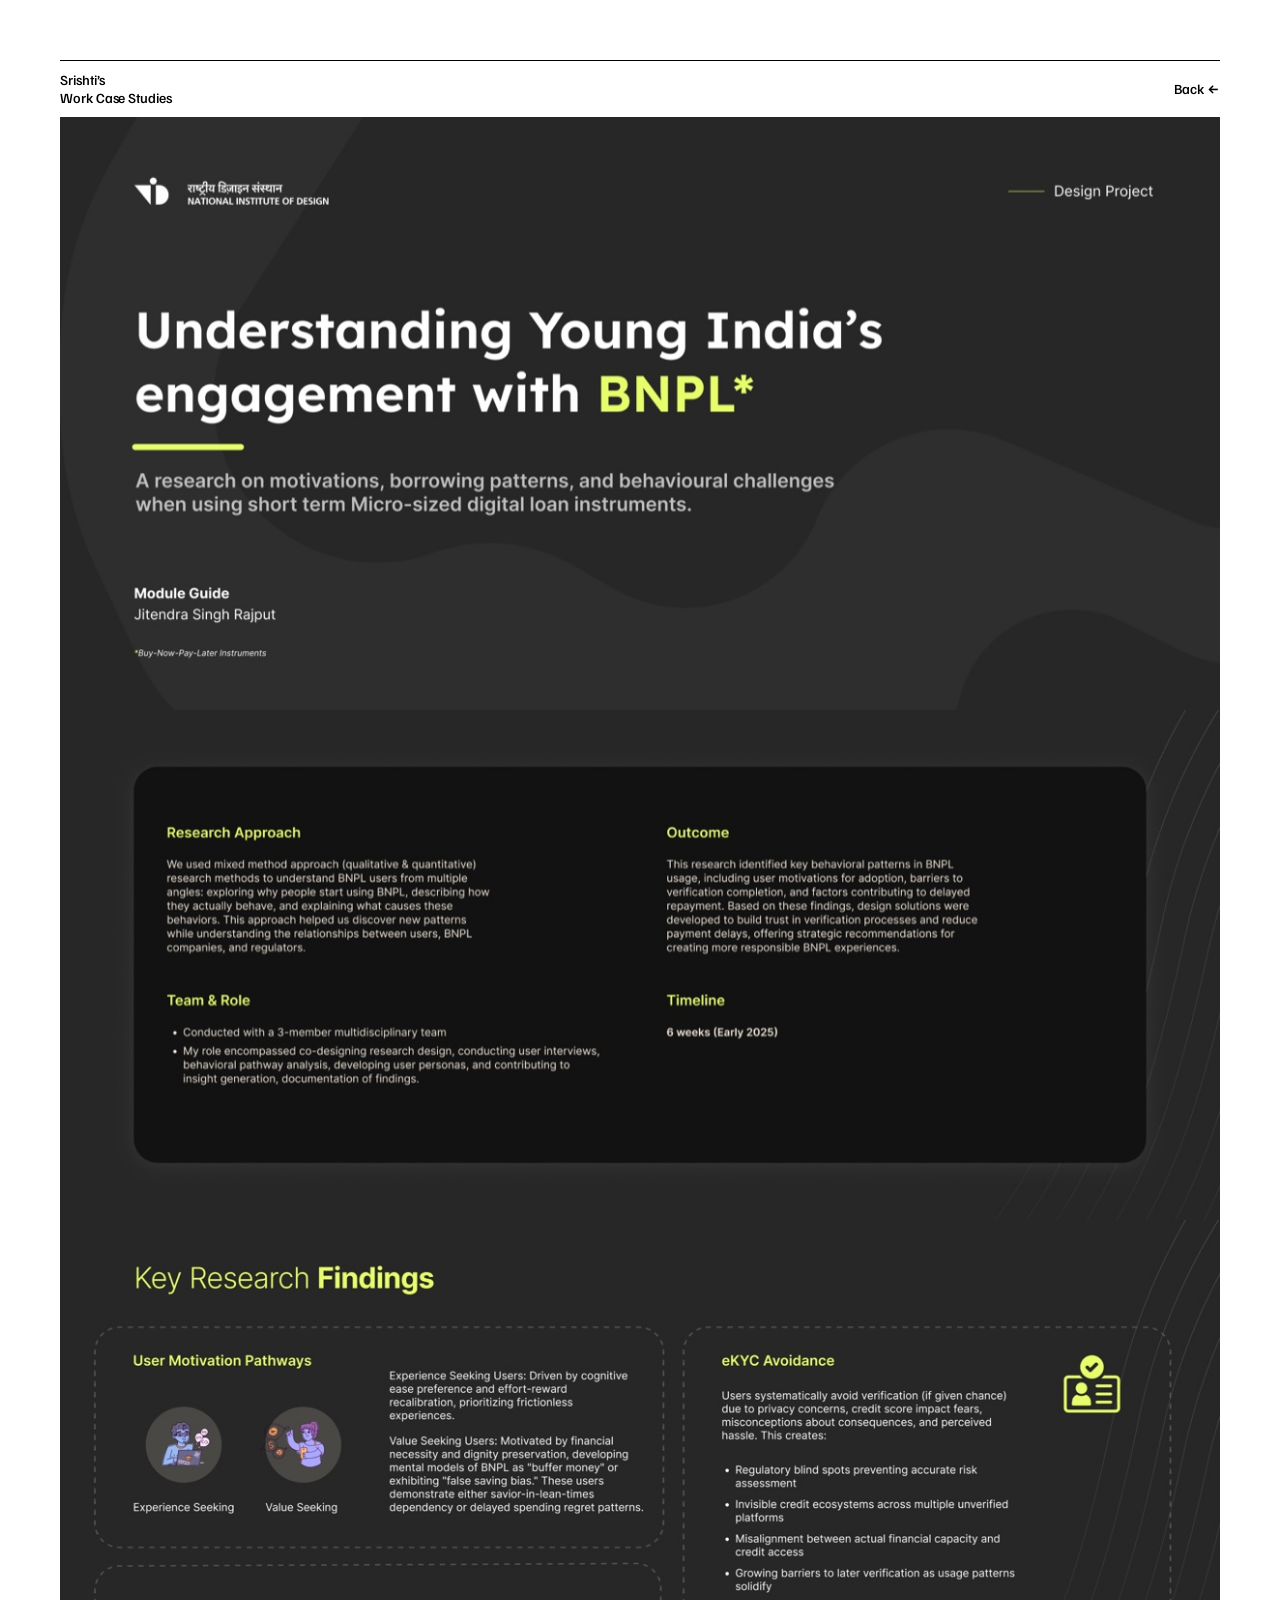
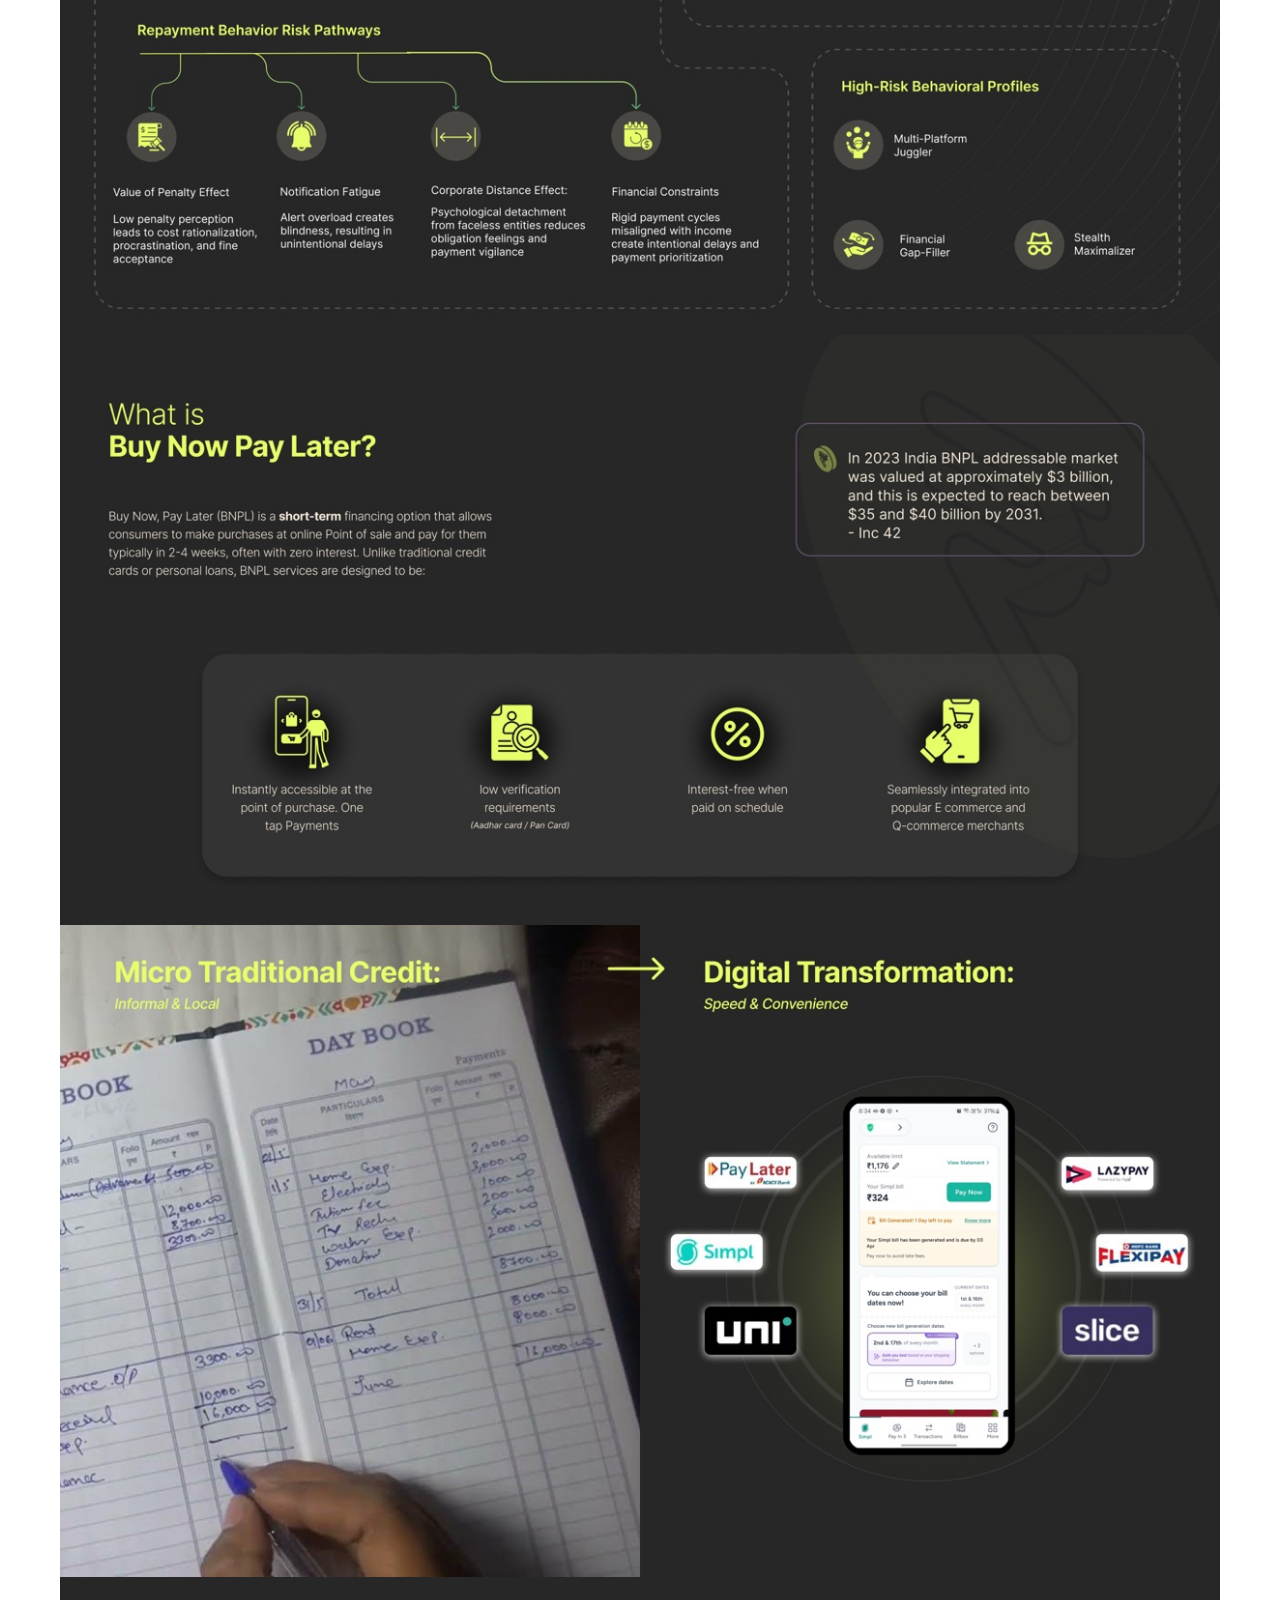
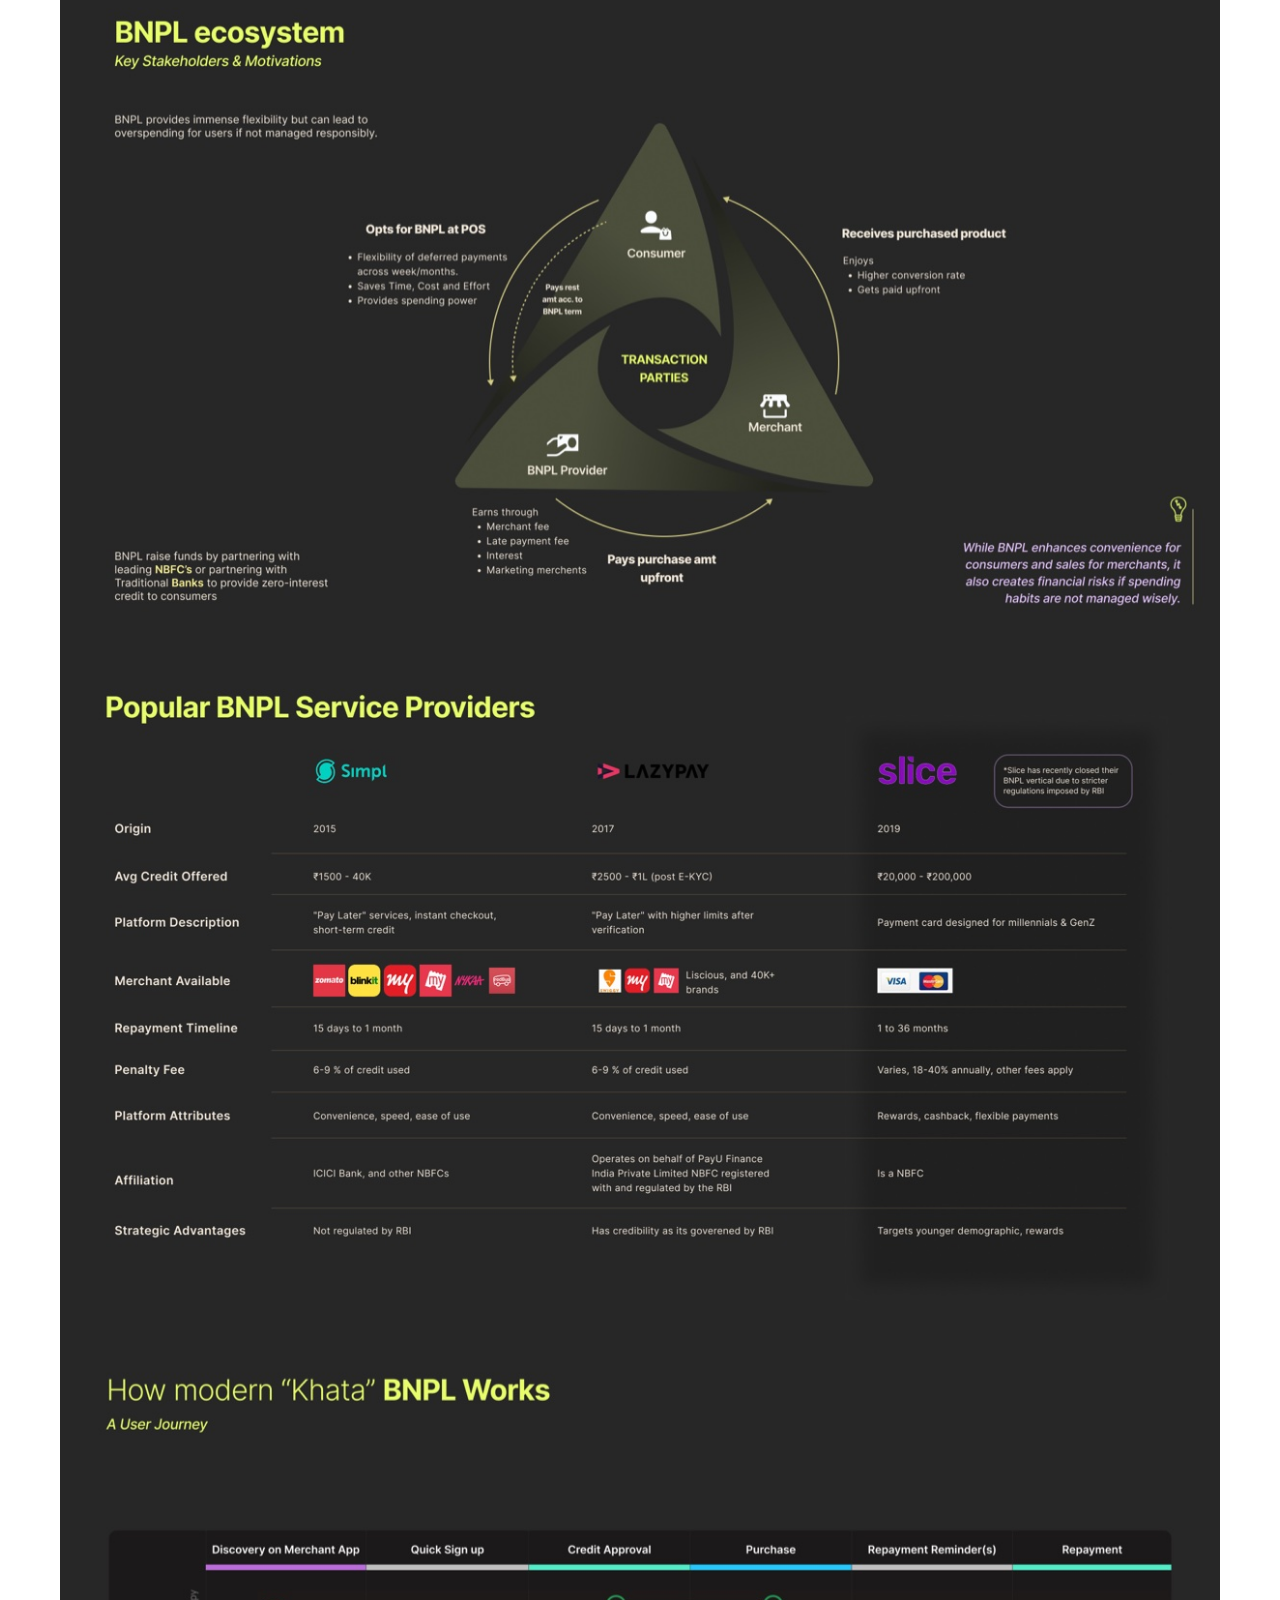
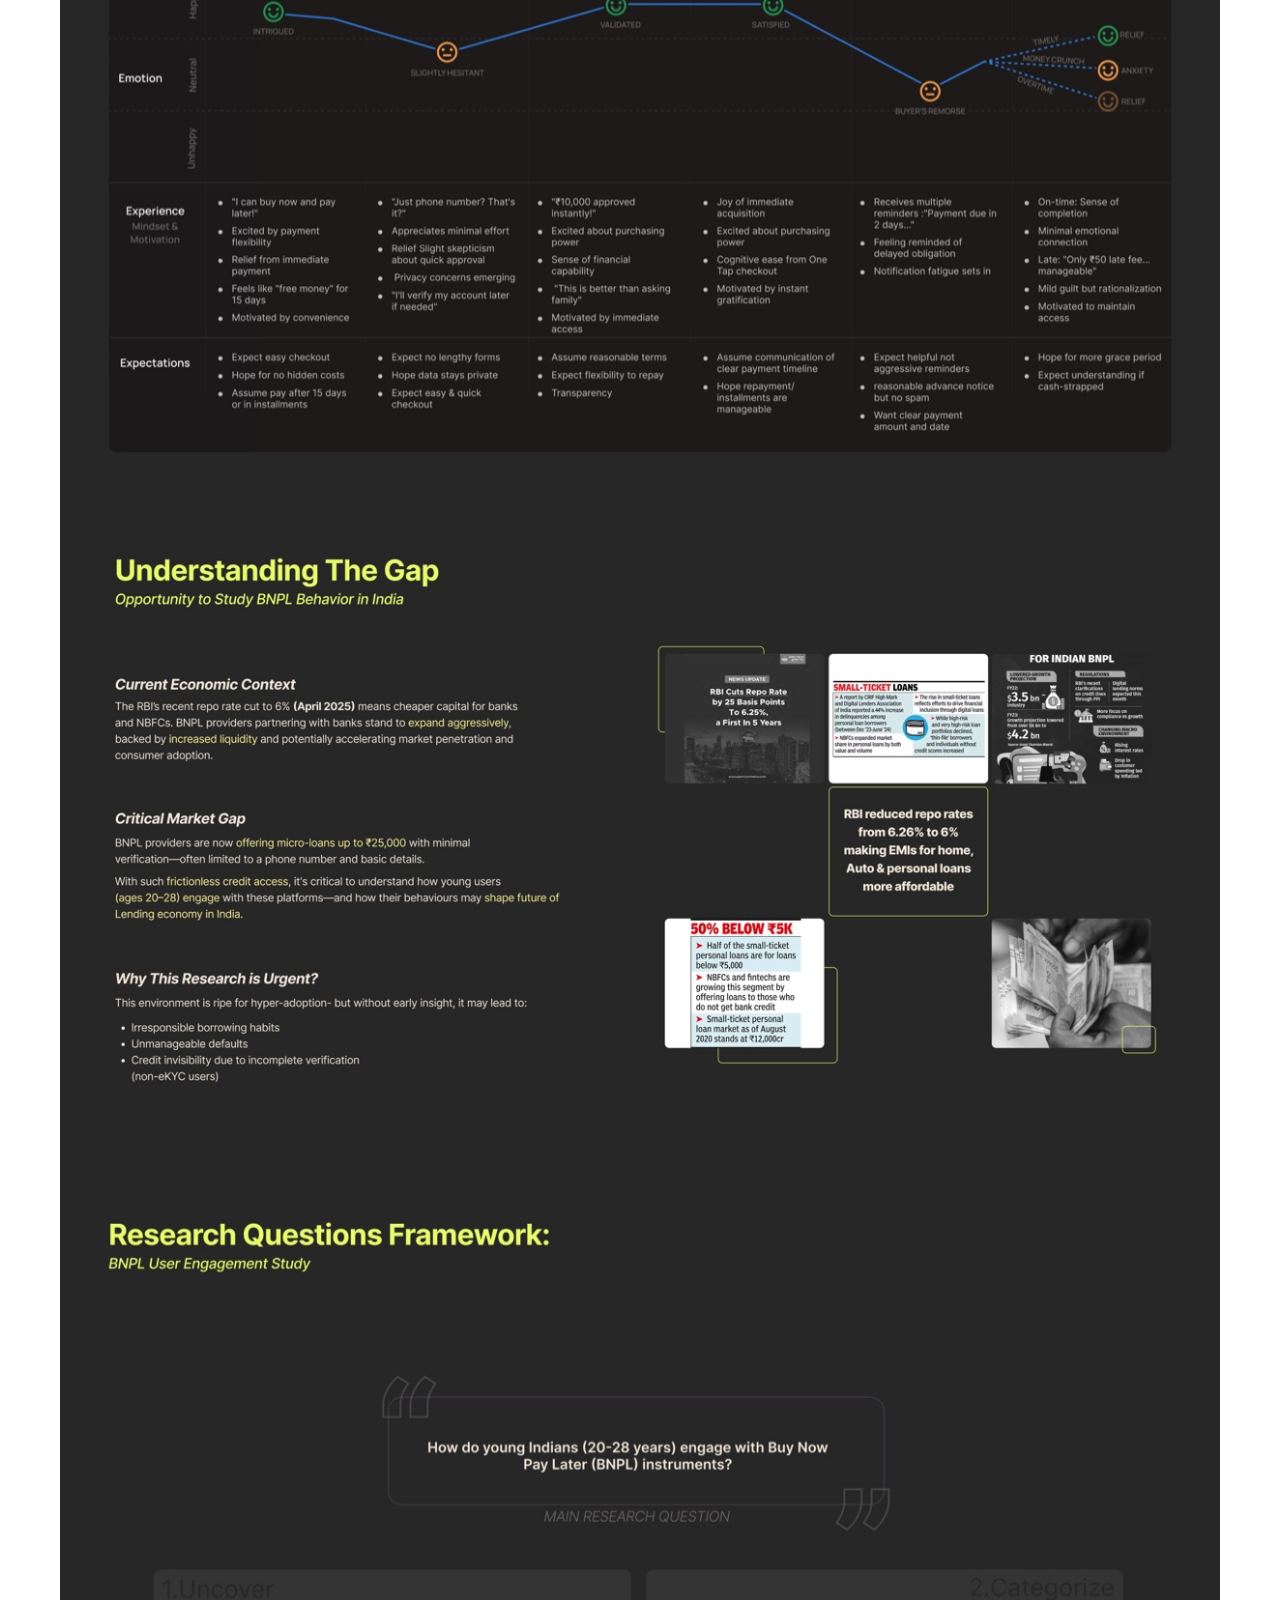
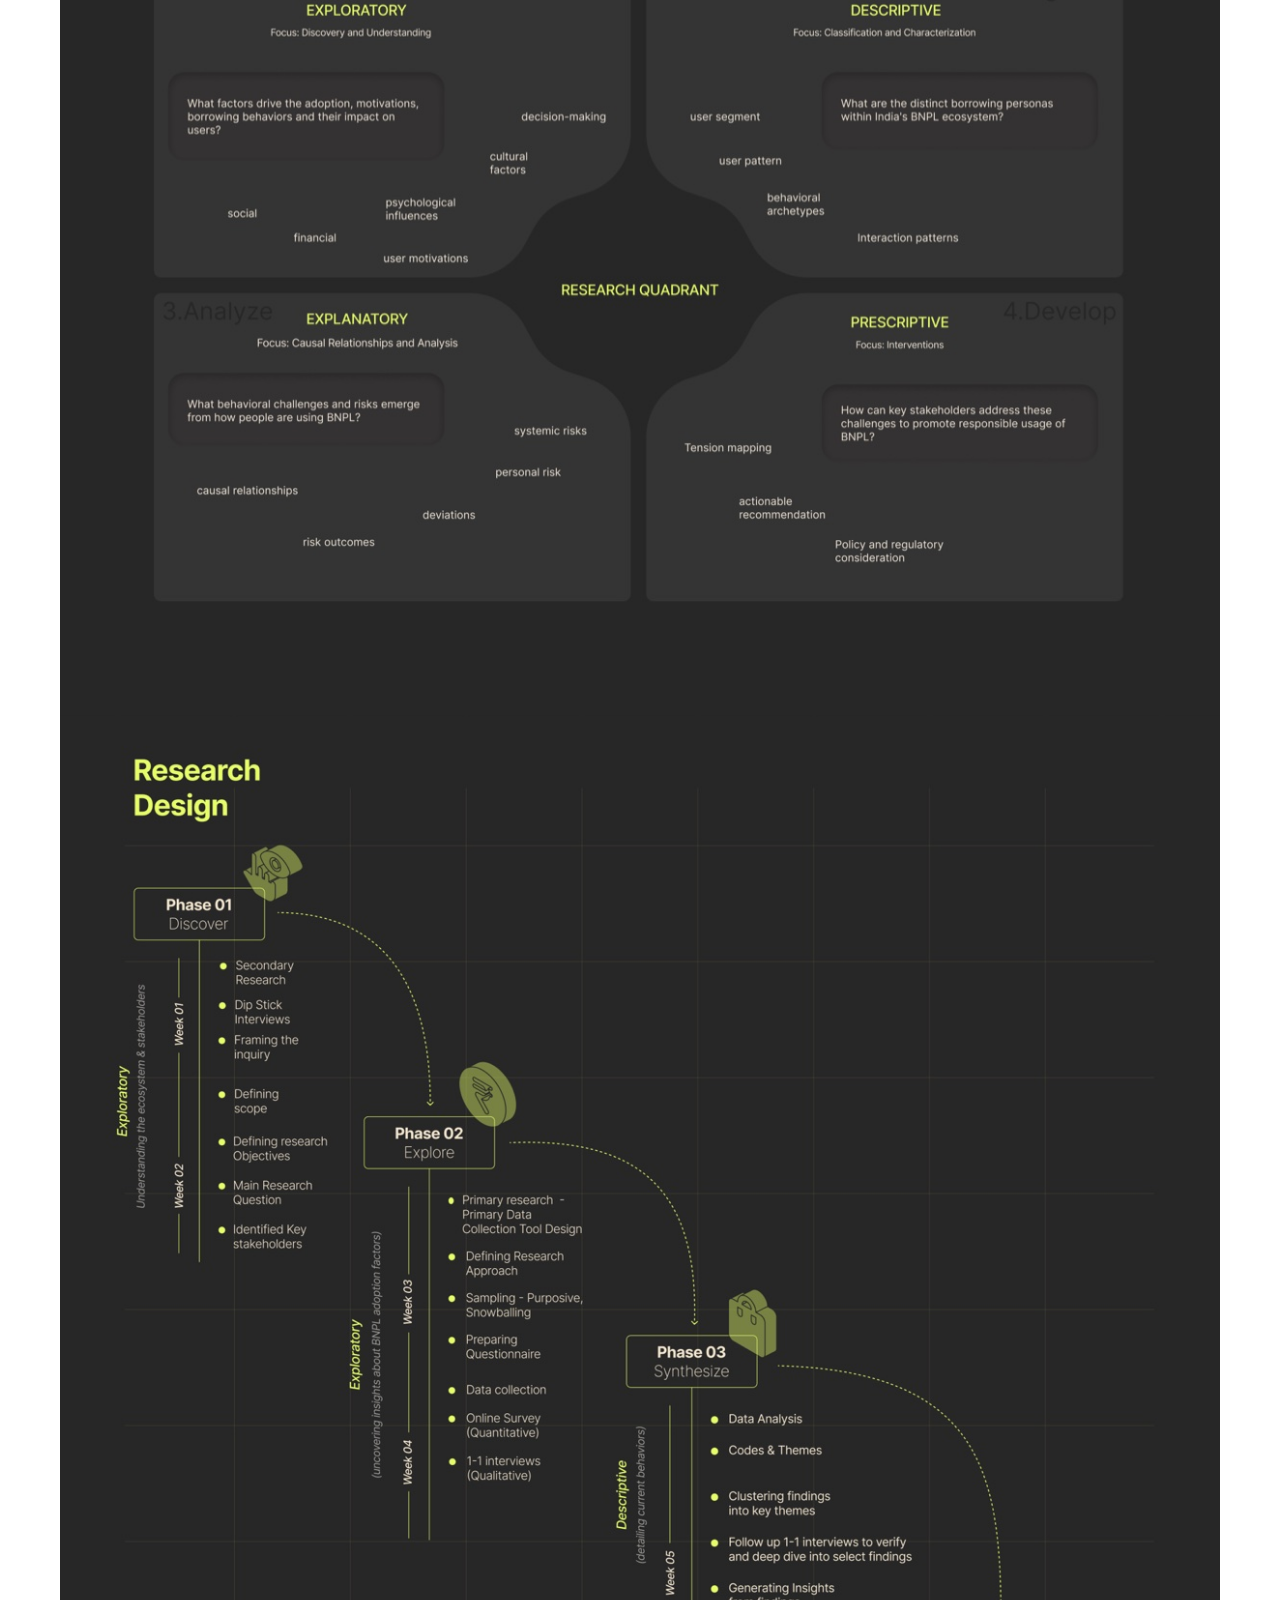
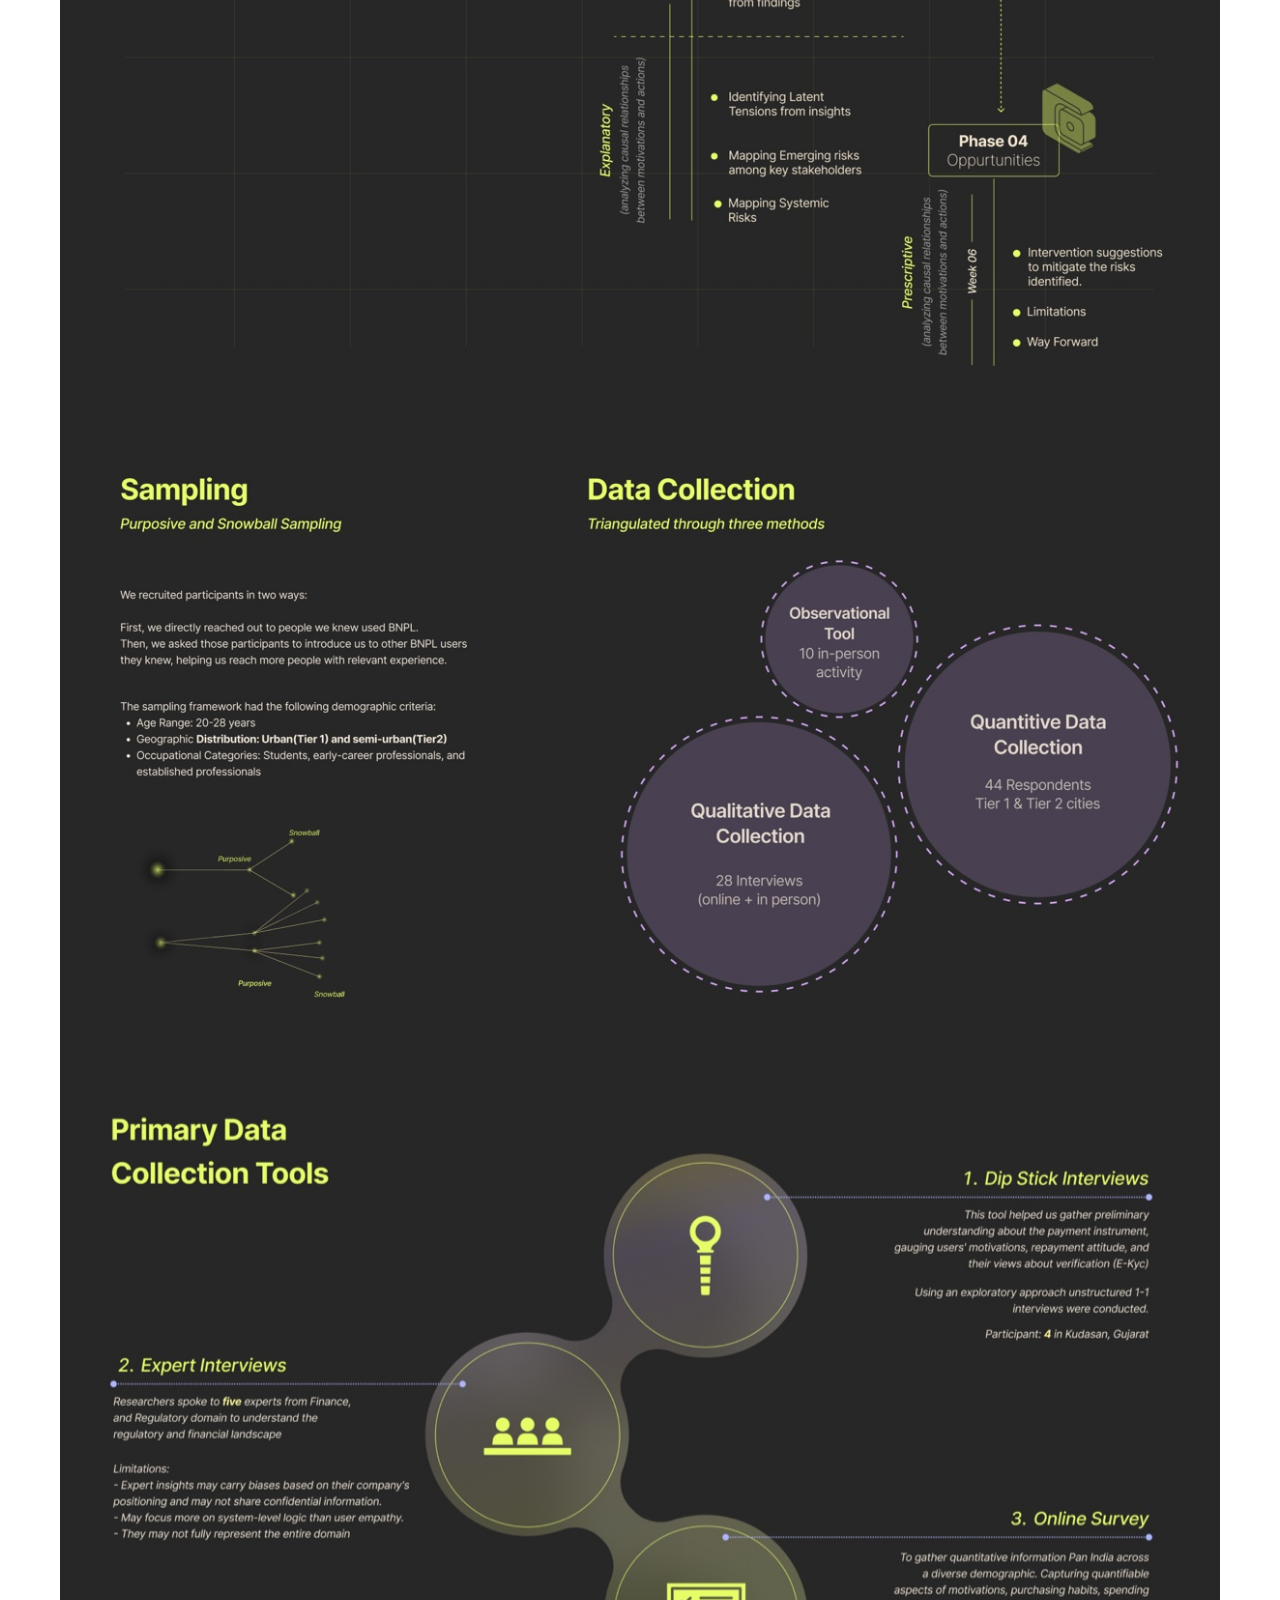
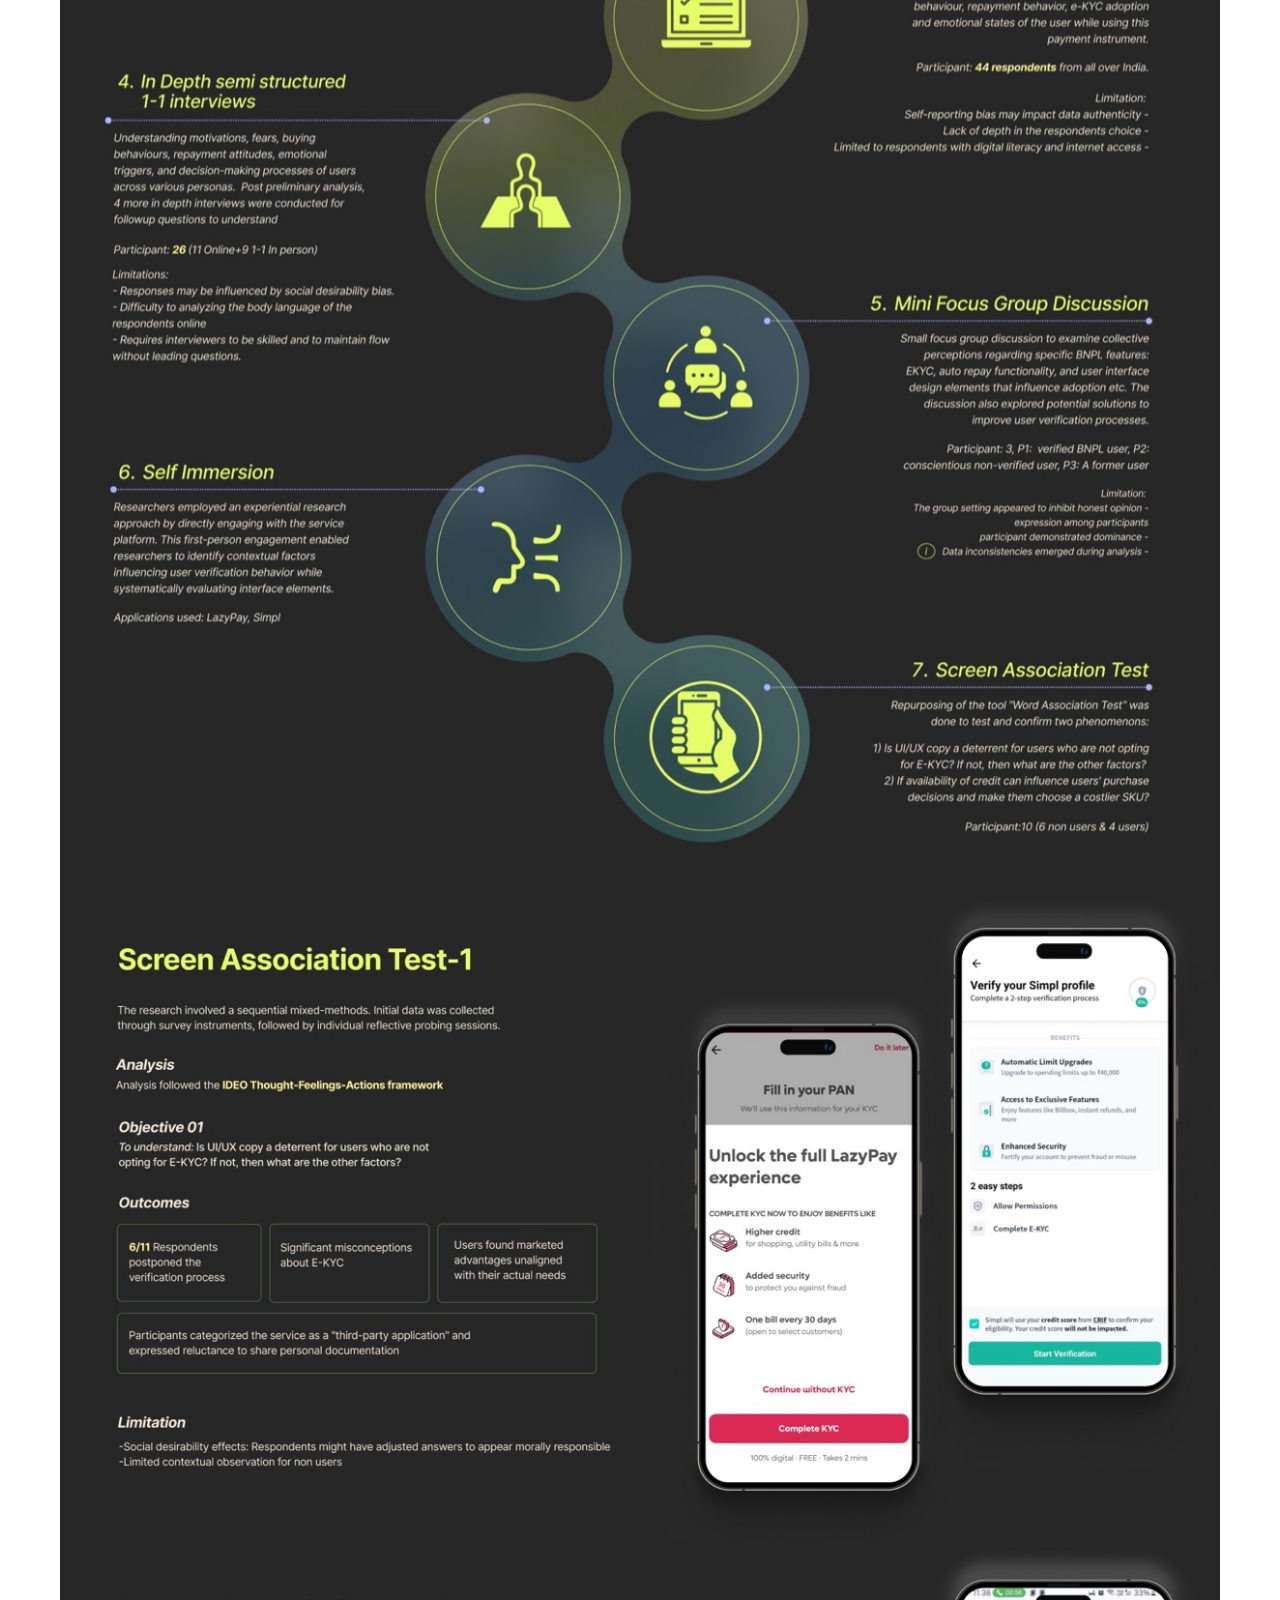
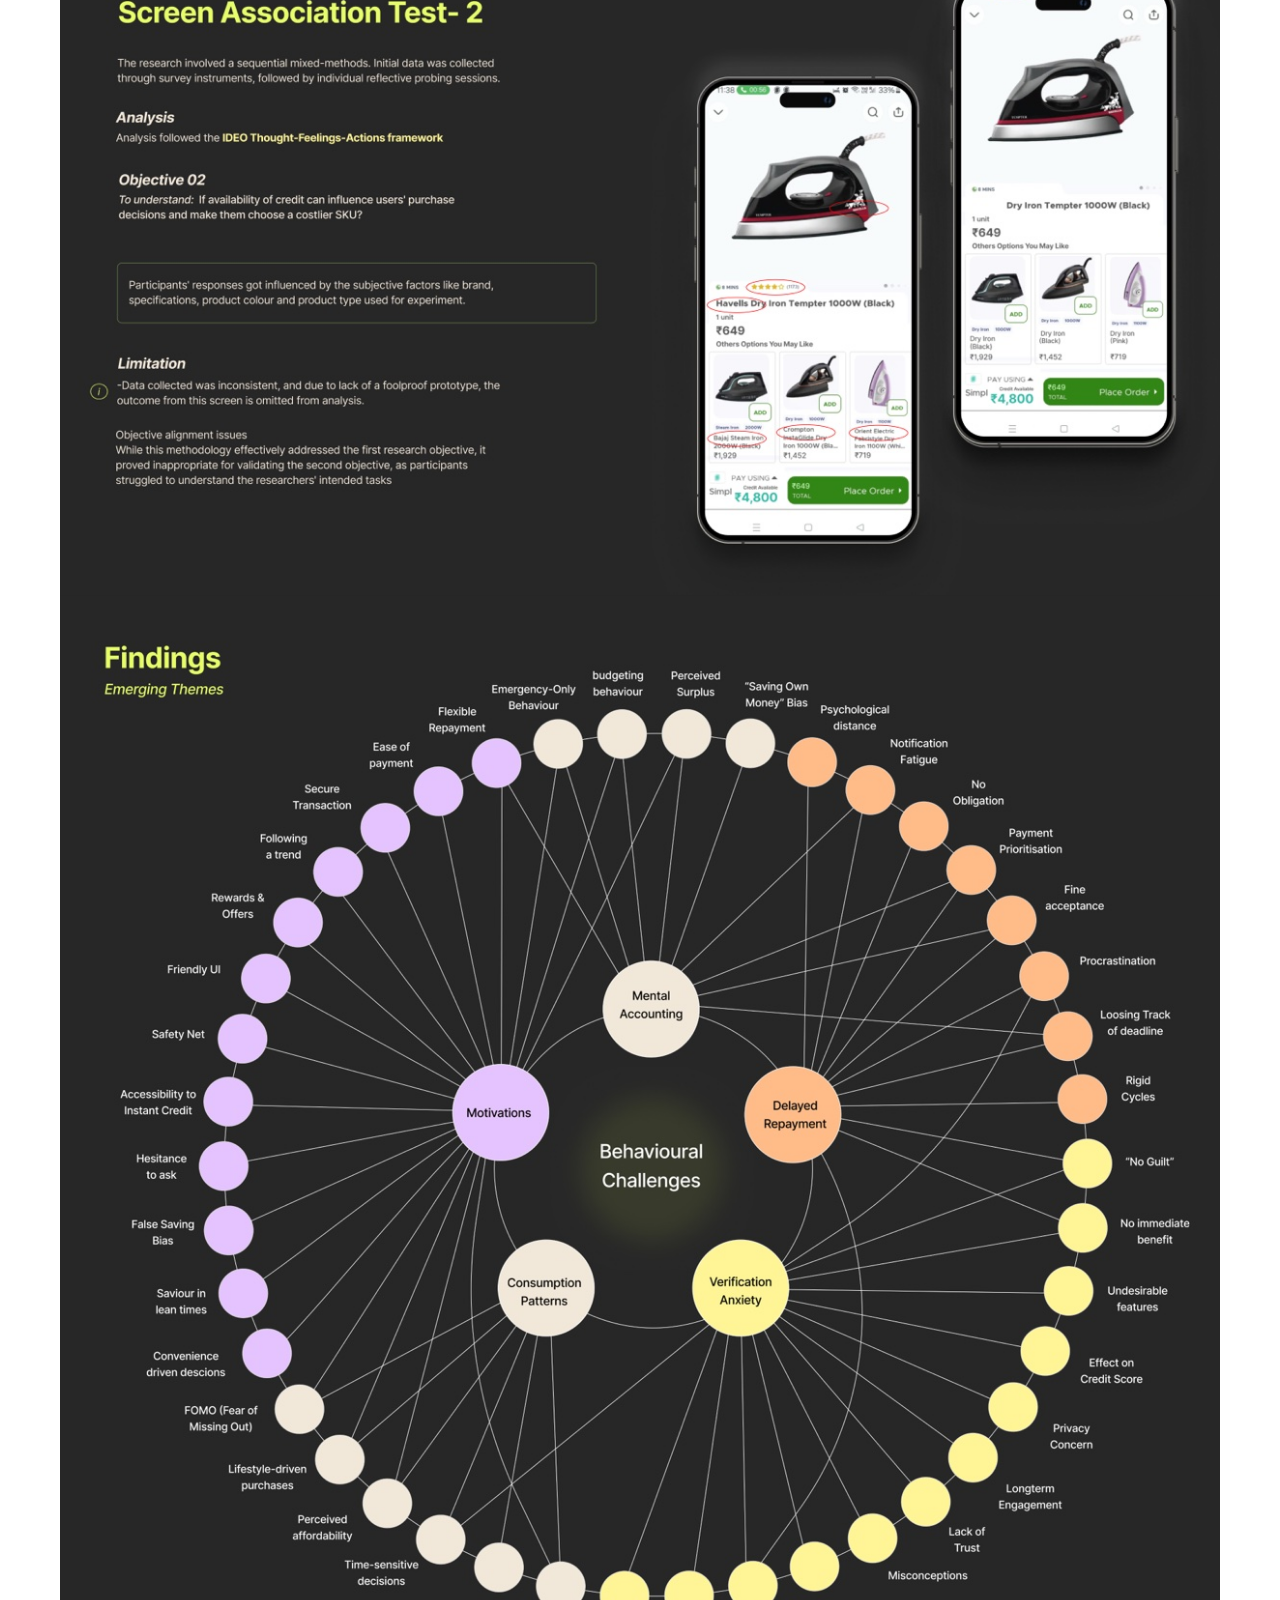
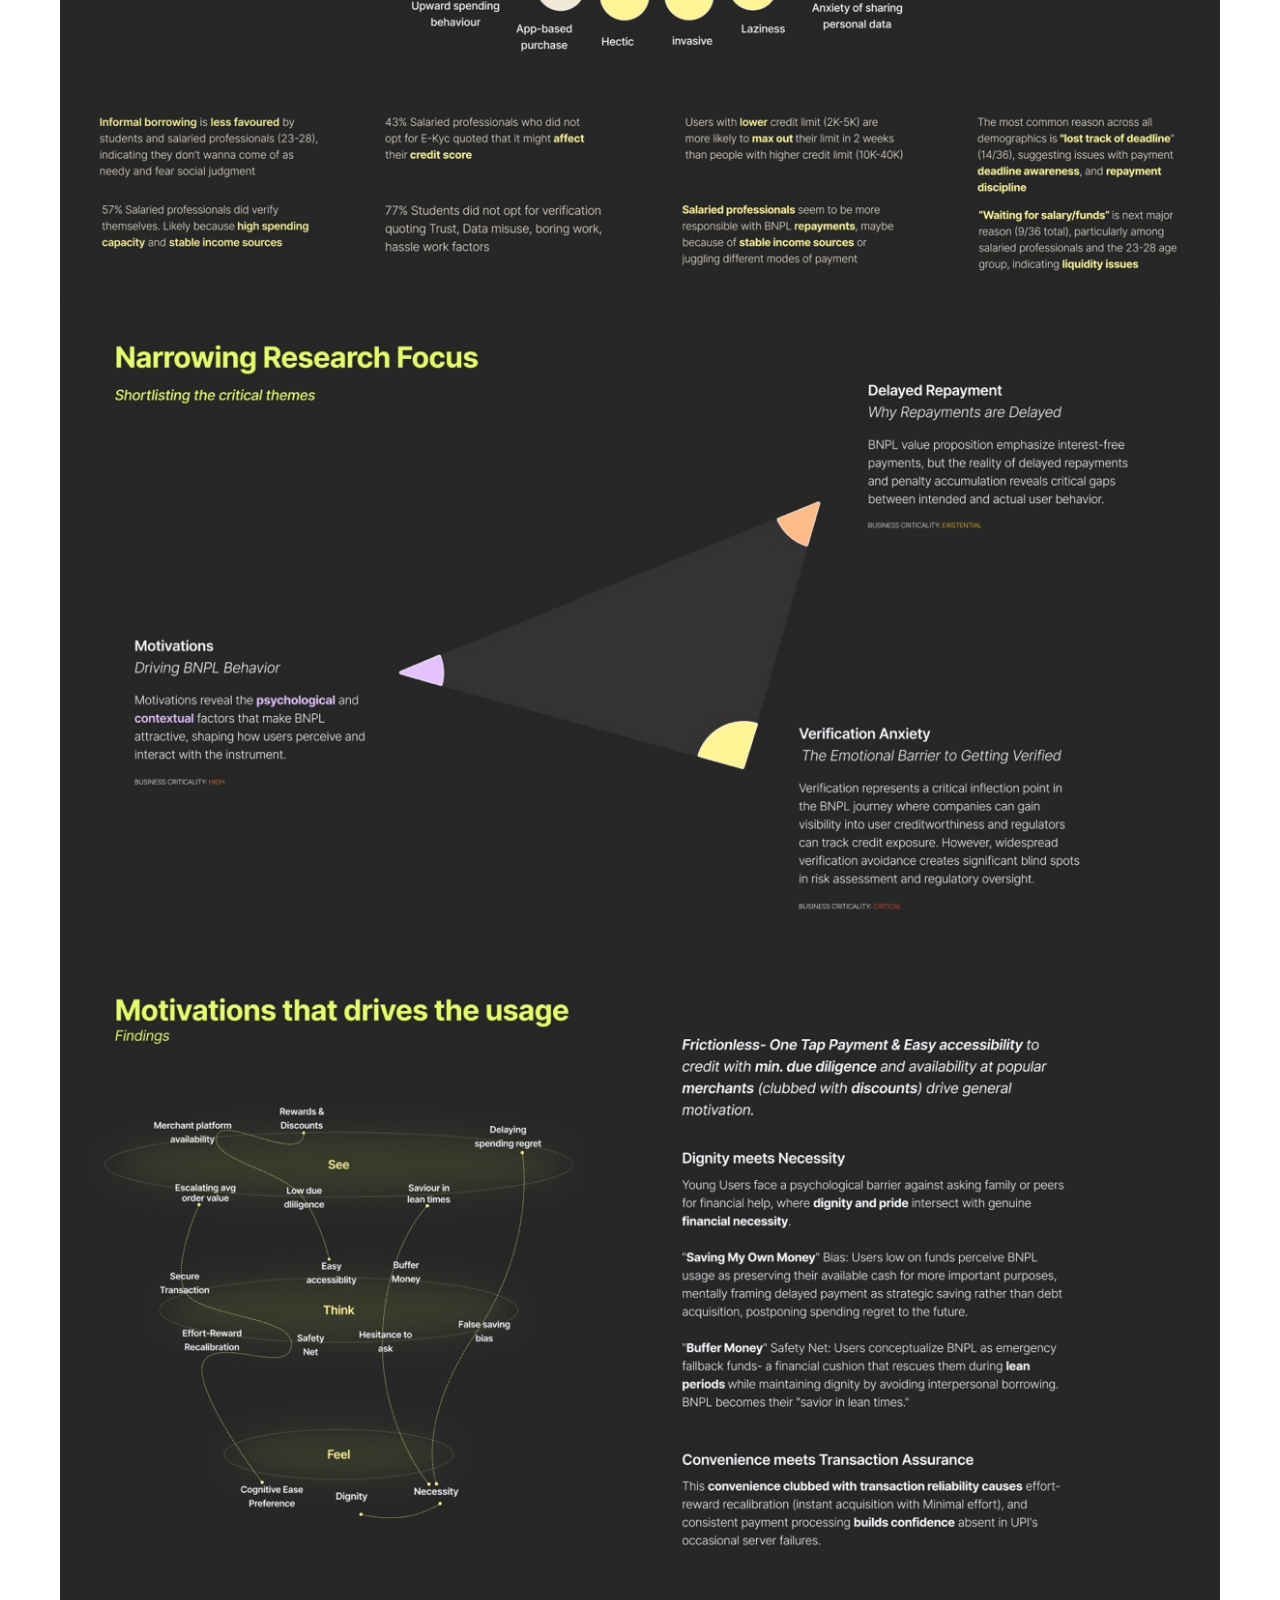
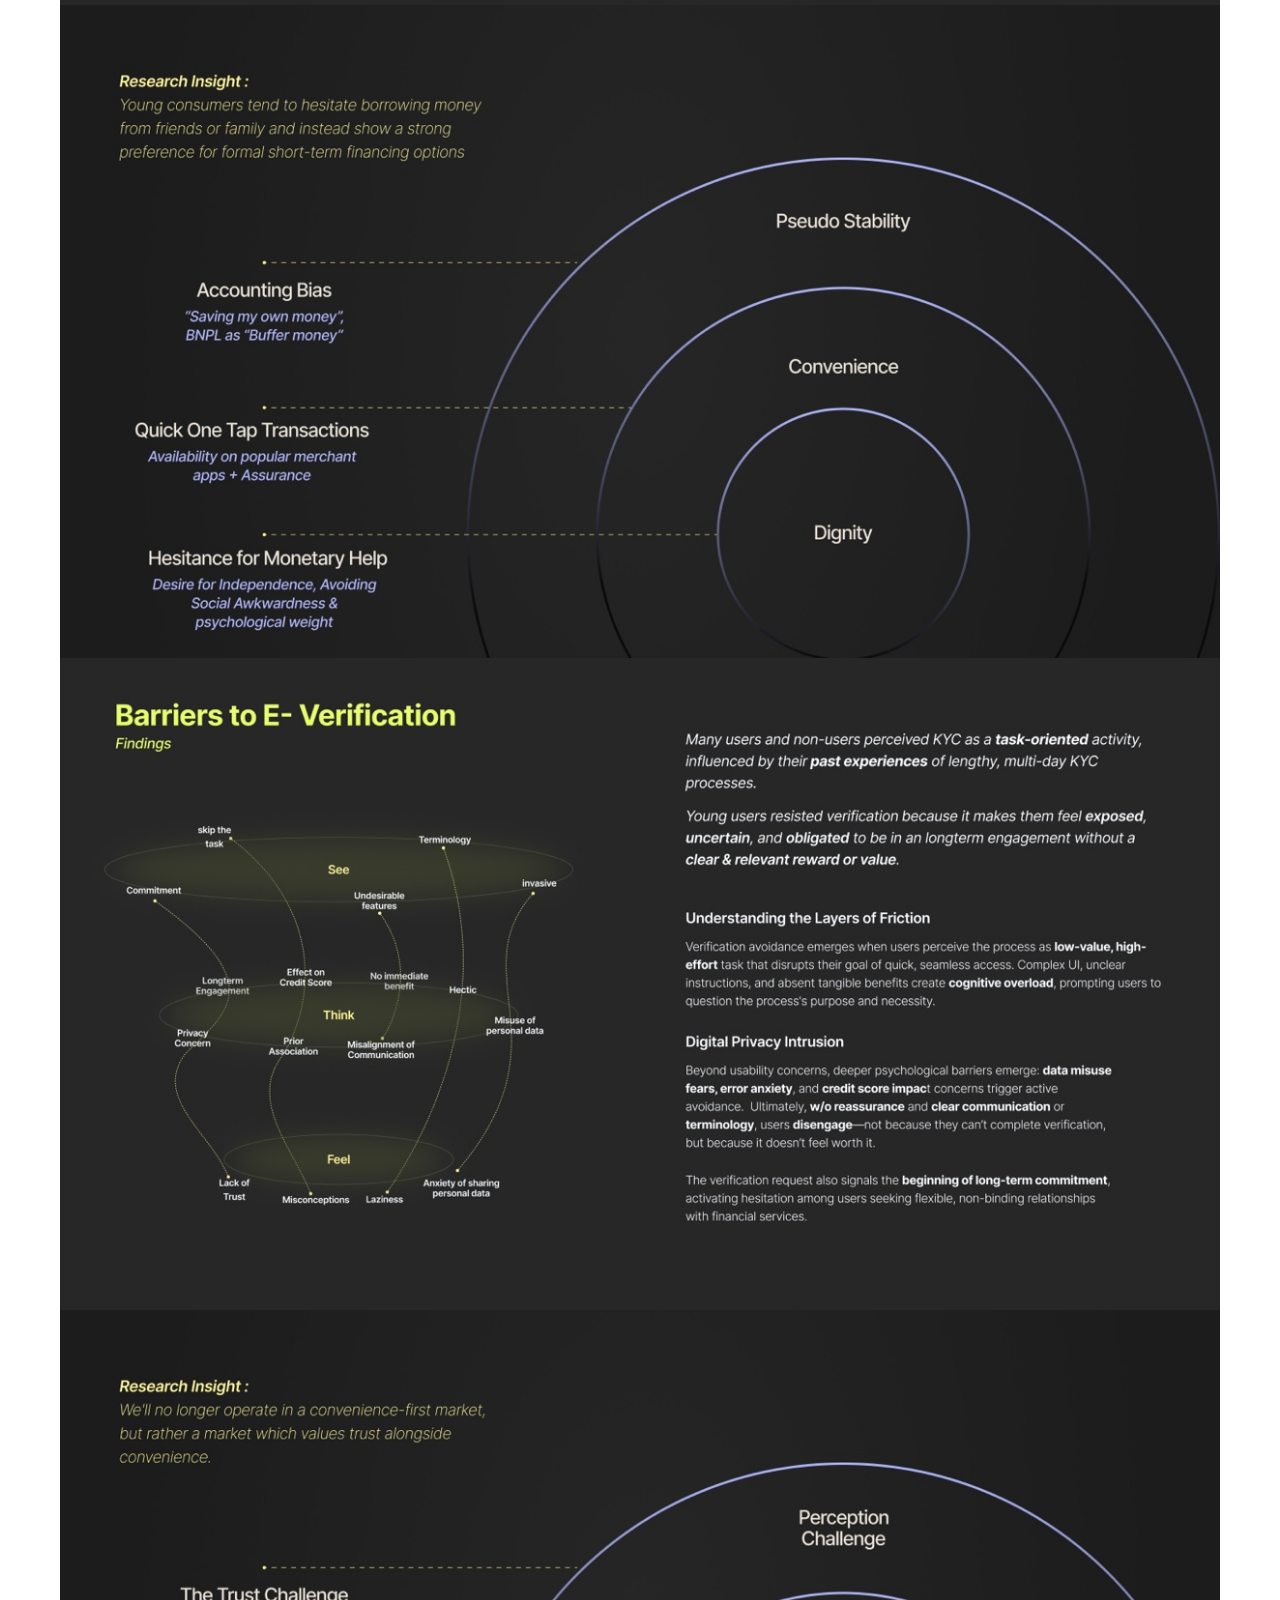
==== bnpl-behaviour.html @ b17ead83 "Publish portfolio site Home page plus three case studies (Last Mile Inside, BNPL Behaviour, Inbetwee" ====
<!doctype html>
<html lang="en">
<head>
  <meta charset="utf-8">
  <meta name="viewport" content="width=device-width, initial-scale=1">
  <title>BNPL Behaviour · Srishti</title>
  <meta name="description" content="Case study: how young adults in India use Buy-Now-Pay-Later, and why they avoid verification.">
  <link rel="icon" type="image/png" sizes="32x32" href="assets/icons/favicon-32.png">
  <link rel="icon" type="image/png" sizes="192x192" href="assets/icons/icon-192.png">
  <link rel="apple-touch-icon" href="assets/icons/apple-touch-icon.png">
  <link rel="canonical" href="https://srishtis.work/bnpl-behaviour.html">
  <meta property="og:type" content="article">
  <meta property="og:url" content="https://srishtis.work/bnpl-behaviour.html">
  <meta property="og:site_name" content="Srishti · Case Study Repo">
  <meta property="og:title" content="BNPL Behaviour · Srishti">
  <meta property="og:description" content="Case study: how young adults in India use Buy-Now-Pay-Later, and why they avoid verification.">
  <meta property="og:image" content="https://srishtis.work/assets/case-studies/bnpl/01-1200.jpg">
  <meta property="og:image:width" content="1200">
  <meta property="og:image:height" content="614">
  <meta property="og:image:alt" content="First slide of the BNPL Behaviour case study">
  <meta name="twitter:card" content="summary_large_image">
  <link rel="preconnect" href="https://fonts.googleapis.com">
  <link rel="preconnect" href="https://fonts.gstatic.com" crossorigin>
  <link rel="stylesheet" href="https://fonts.googleapis.com/css2?family=Familjen+Grotesk:wght@400;500;600;700&display=swap">
  <link rel="stylesheet" href="styles.css">
</head>
<body>
  <div class="page">
    <!-- Generated from the "BNPL Behaviour" frame in Figma. -->
    <header class="cs-header">
      <a class="cs-header__home" href="index.html">Srishti’s <br>Work Case Studies</a>
      <a class="cs-header__back" href="index.html" data-back>Back ←</a>
    </header>

    <main class="cs-slides">
      <h1 class="visually-hidden">BNPL Behaviour: Understanding Young India’s Engagement with Buy-Now-Pay-Later</h1>
      <img src="assets/case-studies/bnpl/01-1200.jpg" srcset="assets/case-studies/bnpl/01-1200.jpg 1200w, assets/case-studies/bnpl/01-2400.jpg 2400w, assets/case-studies/bnpl/01-3200.jpg 3200w, assets/case-studies/bnpl/01.jpg 3840w" sizes="(max-width: 640px) calc(100vw - 40px), calc(100vw - 120px)" width="3840" height="1964" alt="BNPL Behaviour case study, slide 1 of 31" fetchpriority="high" decoding="async">
      <img src="assets/case-studies/bnpl/02-1200.jpg" srcset="assets/case-studies/bnpl/02-1200.jpg 1200w, assets/case-studies/bnpl/02-2400.jpg 2400w, assets/case-studies/bnpl/02.jpg 2880w" sizes="(max-width: 640px) calc(100vw - 40px), calc(100vw - 120px)" width="2880" height="1269" alt="BNPL Behaviour case study, slide 2 of 31" loading="eager" decoding="async">
      <img src="assets/case-studies/bnpl/03-1200.jpg" srcset="assets/case-studies/bnpl/03-1200.jpg 1200w, assets/case-studies/bnpl/03-2400.jpg 2400w, assets/case-studies/bnpl/03-3200.jpg 3200w, assets/case-studies/bnpl/03.jpg 3840w" sizes="(max-width: 640px) calc(100vw - 40px), calc(100vw - 120px)" width="3840" height="2368" alt="BNPL Behaviour case study, slide 3 of 31" loading="lazy" decoding="async">
      <img src="assets/case-studies/bnpl/04-1200.jpg" srcset="assets/case-studies/bnpl/04-1200.jpg 1200w, assets/case-studies/bnpl/04-2400.jpg 2400w, assets/case-studies/bnpl/04-3200.jpg 3200w, assets/case-studies/bnpl/04.jpg 3840w" sizes="(max-width: 640px) calc(100vw - 40px), calc(100vw - 120px)" width="3840" height="1952" alt="BNPL Behaviour case study, slide 4 of 31" loading="lazy" decoding="async">
      <img src="assets/case-studies/bnpl/05-1200.jpg" srcset="assets/case-studies/bnpl/05-1200.jpg 1200w, assets/case-studies/bnpl/05-2400.jpg 2400w, assets/case-studies/bnpl/05-3200.jpg 3200w, assets/case-studies/bnpl/05.jpg 3840w" sizes="(max-width: 640px) calc(100vw - 40px), calc(100vw - 120px)" width="3840" height="2160" alt="BNPL Behaviour case study, slide 5 of 31" loading="lazy" decoding="async">
      <img src="assets/case-studies/bnpl/06-1200.jpg" srcset="assets/case-studies/bnpl/06-1200.jpg 1200w, assets/case-studies/bnpl/06-2400.jpg 2400w, assets/case-studies/bnpl/06-3200.jpg 3200w, assets/case-studies/bnpl/06.jpg 3840w" sizes="(max-width: 640px) calc(100vw - 40px), calc(100vw - 120px)" width="3840" height="2254" alt="BNPL Behaviour case study, slide 6 of 31" loading="lazy" decoding="async">
      <img src="assets/case-studies/bnpl/07-1200.jpg" srcset="assets/case-studies/bnpl/07-1200.jpg 1200w, assets/case-studies/bnpl/07-2400.jpg 2400w, assets/case-studies/bnpl/07-3200.jpg 3200w, assets/case-studies/bnpl/07.jpg 3840w" sizes="(max-width: 640px) calc(100vw - 40px), calc(100vw - 120px)" width="3840" height="2160" alt="BNPL Behaviour case study, slide 7 of 31" loading="lazy" decoding="async">
      <img src="assets/case-studies/bnpl/08-1200.jpg" srcset="assets/case-studies/bnpl/08-1200.jpg 1200w, assets/case-studies/bnpl/08-2400.jpg 2400w, assets/case-studies/bnpl/08-3200.jpg 3200w, assets/case-studies/bnpl/08.jpg 3840w" sizes="(max-width: 640px) calc(100vw - 40px), calc(100vw - 120px)" width="3840" height="2658" alt="BNPL Behaviour case study, slide 8 of 31" loading="lazy" decoding="async">
      <img src="assets/case-studies/bnpl/09-1200.jpg" srcset="assets/case-studies/bnpl/09-1200.jpg 1200w, assets/case-studies/bnpl/09-2400.jpg 2400w, assets/case-studies/bnpl/09-3200.jpg 3200w, assets/case-studies/bnpl/09.jpg 3840w" sizes="(max-width: 640px) calc(100vw - 40px), calc(100vw - 120px)" width="3840" height="2160" alt="BNPL Behaviour case study, slide 9 of 31" loading="lazy" decoding="async">
      <img src="assets/case-studies/bnpl/10-1200.jpg" srcset="assets/case-studies/bnpl/10-1200.jpg 1200w, assets/case-studies/bnpl/10-2400.jpg 2400w, assets/case-studies/bnpl/10-3200.jpg 3200w, assets/case-studies/bnpl/10.jpg 3840w" sizes="(max-width: 640px) calc(100vw - 40px), calc(100vw - 120px)" width="3840" height="3806" alt="BNPL Behaviour case study, slide 10 of 31" loading="lazy" decoding="async">
      <img src="assets/case-studies/bnpl/11-1200.jpg" srcset="assets/case-studies/bnpl/11-1200.jpg 1200w, assets/case-studies/bnpl/11-2400.jpg 2400w, assets/case-studies/bnpl/11-3200.jpg 3200w, assets/case-studies/bnpl/11.jpg 3641w" sizes="(max-width: 640px) calc(100vw - 40px), calc(100vw - 120px)" width="3641" height="4096" alt="BNPL Behaviour case study, slide 11 of 31" loading="lazy" decoding="async">
      <img src="assets/case-studies/bnpl/12-1200.jpg" srcset="assets/case-studies/bnpl/12-1200.jpg 1200w, assets/case-studies/bnpl/12-2400.jpg 2400w, assets/case-studies/bnpl/12-3200.jpg 3200w, assets/case-studies/bnpl/12.jpg 3840w" sizes="(max-width: 640px) calc(100vw - 40px), calc(100vw - 120px)" width="3840" height="2160" alt="BNPL Behaviour case study, slide 12 of 31" loading="lazy" decoding="async">
      <img src="assets/case-studies/bnpl/13-1200.jpg" srcset="assets/case-studies/bnpl/13-1200.jpg 1200w, assets/case-studies/bnpl/13-2400.jpg 2400w, assets/case-studies/bnpl/13.jpg 3349w" sizes="(max-width: 640px) calc(100vw - 40px), calc(100vw - 120px)" width="3349" height="4096" alt="BNPL Behaviour case study, slide 13 of 31" loading="lazy" decoding="async">
      <img src="assets/case-studies/bnpl/14-1200.jpg" srcset="assets/case-studies/bnpl/14-1200.jpg 1200w, assets/case-studies/bnpl/14-2400.jpg 2400w, assets/case-studies/bnpl/14.jpg 2880w" sizes="(max-width: 640px) calc(100vw - 40px), calc(100vw - 120px)" width="2880" height="1620" alt="BNPL Behaviour case study, slide 14 of 31" loading="lazy" decoding="async">
      <img src="assets/case-studies/bnpl/15-1200.jpg" srcset="assets/case-studies/bnpl/15-1200.jpg 1200w, assets/case-studies/bnpl/15-2400.jpg 2400w, assets/case-studies/bnpl/15.jpg 2880w" sizes="(max-width: 640px) calc(100vw - 40px), calc(100vw - 120px)" width="2880" height="1620" alt="BNPL Behaviour case study, slide 15 of 31" loading="lazy" decoding="async">
      <img src="assets/case-studies/bnpl/16-1200.jpg" srcset="assets/case-studies/bnpl/16-1200.jpg 1200w, assets/case-studies/bnpl/16-2400.jpg 2400w, assets/case-studies/bnpl/16-3200.jpg 3200w, assets/case-studies/bnpl/16.jpg 3641w" sizes="(max-width: 640px) calc(100vw - 40px), calc(100vw - 120px)" width="3641" height="4096" alt="BNPL Behaviour case study, slide 16 of 31" loading="lazy" decoding="async">
      <img src="assets/case-studies/bnpl/17-1200.jpg" srcset="assets/case-studies/bnpl/17-1200.jpg 1200w, assets/case-studies/bnpl/17-2400.jpg 2400w, assets/case-studies/bnpl/17.jpg 2880w" sizes="(max-width: 640px) calc(100vw - 40px), calc(100vw - 120px)" width="2880" height="1620" alt="BNPL Behaviour case study, slide 17 of 31" loading="lazy" decoding="async">
      <img src="assets/case-studies/bnpl/18-1200.jpg" srcset="assets/case-studies/bnpl/18-1200.jpg 1200w, assets/case-studies/bnpl/18-2400.jpg 2400w, assets/case-studies/bnpl/18.jpg 2880w" sizes="(max-width: 640px) calc(100vw - 40px), calc(100vw - 120px)" width="2880" height="1620" alt="BNPL Behaviour case study, slide 18 of 31" loading="lazy" decoding="async">
      <img src="assets/case-studies/bnpl/19-1200.jpg" srcset="assets/case-studies/bnpl/19-1200.jpg 1200w, assets/case-studies/bnpl/19-2400.jpg 2400w, assets/case-studies/bnpl/19.jpg 2880w" sizes="(max-width: 640px) calc(100vw - 40px), calc(100vw - 120px)" width="2880" height="1620" alt="BNPL Behaviour case study, slide 19 of 31" loading="lazy" decoding="async">
      <img src="assets/case-studies/bnpl/20-1200.jpg" srcset="assets/case-studies/bnpl/20-1200.jpg 1200w, assets/case-studies/bnpl/20-2400.jpg 2400w, assets/case-studies/bnpl/20.jpg 2880w" sizes="(max-width: 640px) calc(100vw - 40px), calc(100vw - 120px)" width="2880" height="1620" alt="BNPL Behaviour case study, slide 20 of 31" loading="lazy" decoding="async">
      <img src="assets/case-studies/bnpl/21-1200.jpg" srcset="assets/case-studies/bnpl/21-1200.jpg 1200w, assets/case-studies/bnpl/21-2400.jpg 2400w, assets/case-studies/bnpl/21.jpg 2880w" sizes="(max-width: 640px) calc(100vw - 40px), calc(100vw - 120px)" width="2880" height="1620" alt="BNPL Behaviour case study, slide 21 of 31" loading="lazy" decoding="async">
      <img src="assets/case-studies/bnpl/22-1200.jpg" srcset="assets/case-studies/bnpl/22-1200.jpg 1200w, assets/case-studies/bnpl/22-2400.jpg 2400w, assets/case-studies/bnpl/22.jpg 2880w" sizes="(max-width: 640px) calc(100vw - 40px), calc(100vw - 120px)" width="2880" height="1620" alt="BNPL Behaviour case study, slide 22 of 31" loading="lazy" decoding="async">
      <img src="assets/case-studies/bnpl/23-1200.jpg" srcset="assets/case-studies/bnpl/23-1200.jpg 1200w, assets/case-studies/bnpl/23-2400.jpg 2400w, assets/case-studies/bnpl/23.jpg 2880w" sizes="(max-width: 640px) calc(100vw - 40px), calc(100vw - 120px)" width="2880" height="1620" alt="BNPL Behaviour case study, slide 23 of 31" loading="lazy" decoding="async">
      <img src="assets/case-studies/bnpl/24-1200.jpg" srcset="assets/case-studies/bnpl/24-1200.jpg 1200w, assets/case-studies/bnpl/24-2400.jpg 2400w, assets/case-studies/bnpl/24.jpg 2880w" sizes="(max-width: 640px) calc(100vw - 40px), calc(100vw - 120px)" width="2880" height="1620" alt="BNPL Behaviour case study, slide 24 of 31" loading="lazy" decoding="async">
      <img src="assets/case-studies/bnpl/25-1200.jpg" srcset="assets/case-studies/bnpl/25-1200.jpg 1200w, assets/case-studies/bnpl/25-2400.jpg 2400w, assets/case-studies/bnpl/25.jpg 2880w" sizes="(max-width: 640px) calc(100vw - 40px), calc(100vw - 120px)" width="2880" height="2418" alt="BNPL Behaviour case study, slide 25 of 31" loading="lazy" decoding="async">
      <img src="assets/case-studies/bnpl/26-1200.jpg" srcset="assets/case-studies/bnpl/26-1200.jpg 1200w, assets/case-studies/bnpl/26-2400.jpg 2400w, assets/case-studies/bnpl/26.jpg 2880w" sizes="(max-width: 640px) calc(100vw - 40px), calc(100vw - 120px)" width="2880" height="2268" alt="BNPL Behaviour case study, slide 26 of 31" loading="lazy" decoding="async">
      <img src="assets/case-studies/bnpl/27-1200.jpg" srcset="assets/case-studies/bnpl/27-1200.jpg 1200w, assets/case-studies/bnpl/27-2400.jpg 2400w, assets/case-studies/bnpl/27.jpg 2880w" sizes="(max-width: 640px) calc(100vw - 40px), calc(100vw - 120px)" width="2880" height="1932" alt="BNPL Behaviour case study, slide 27 of 31" loading="lazy" decoding="async">
      <img src="assets/case-studies/bnpl/28-1200.jpg" srcset="assets/case-studies/bnpl/28-1200.jpg 1200w, assets/case-studies/bnpl/28-2400.jpg 2400w, assets/case-studies/bnpl/28-3200.jpg 3200w, assets/case-studies/bnpl/28.jpg 3840w" sizes="(max-width: 640px) calc(100vw - 40px), calc(100vw - 120px)" width="3840" height="3318" alt="BNPL Behaviour case study, slide 28 of 31" loading="lazy" decoding="async">
      <img src="assets/case-studies/bnpl/29-1200.jpg" srcset="assets/case-studies/bnpl/29-1200.jpg 1200w, assets/case-studies/bnpl/29-2400.jpg 2400w, assets/case-studies/bnpl/29-3200.jpg 3200w, assets/case-studies/bnpl/29.jpg 3840w" sizes="(max-width: 640px) calc(100vw - 40px), calc(100vw - 120px)" width="3840" height="2378" alt="BNPL Behaviour case study, slide 29 of 31" loading="lazy" decoding="async">
      <img src="assets/case-studies/bnpl/30-1200.jpg" srcset="assets/case-studies/bnpl/30-1200.jpg 1200w, assets/case-studies/bnpl/30-2400.jpg 2400w, assets/case-studies/bnpl/30-3200.jpg 3200w, assets/case-studies/bnpl/30.jpg 3840w" sizes="(max-width: 640px) calc(100vw - 40px), calc(100vw - 120px)" width="3840" height="3428" alt="BNPL Behaviour case study, slide 30 of 31" loading="lazy" decoding="async">
      <img src="assets/case-studies/bnpl/31-1200.jpg" srcset="assets/case-studies/bnpl/31-1200.jpg 1200w, assets/case-studies/bnpl/31-2400.jpg 2400w, assets/case-studies/bnpl/31.jpg 2880w" sizes="(max-width: 640px) calc(100vw - 40px), calc(100vw - 120px)" width="2880" height="1860" alt="BNPL Behaviour case study, slide 31 of 31" loading="lazy" decoding="async">
    </main>

    <footer class="site-footer cs-footer">
      <p>© 2026 All Rights Reserved</p>
      <p class="site-footer__tagline">Let’s create something meaningful!</p>
      <a class="site-footer__link" href="https://docs.google.com/document/d/1N4HZvbiK7__q2nO2KZzqvmrJiSM6603BOmvfcZcDiYc/edit?usp=sharing" target="_blank" rel="noopener">Resume ↗</a>
    </footer>
  </div>
  <script>
    // "Back" returns to the previous page when it was on this site; otherwise it links home.
    document.querySelector("[data-back]").addEventListener("click", function (event) {
      if (document.referrer && new URL(document.referrer).origin === location.origin && history.length > 1) {
        event.preventDefault();
        history.back();
      }
    });
  </script>
</body>
</html>
---- styles.css ----
/* Tokens taken from the Figma file (Page 1 › Desktop, 1280px frame). */
:root {
  color-scheme: light;

  --color-bg: #fff;
  --color-ink: #000;
  --color-muted: #939393;
  --color-sage: #6d9145;
  --color-plum: #6f448c;
  --color-lime: #8cac3a;
  --color-button-disabled: rgba(0, 0, 0, 0.25);
  --shadow-media: 0 0 3.3px rgba(0, 0, 0, 0.25);
  --color-block-ink: #050506;
  --color-block-mint: #7cfbe3;
  --color-block-sky: #dfeeff;

  --font-sans: "Familjen Grotesk", system-ui, -apple-system, "Segoe UI", sans-serif;
  --font-ui: "Inter", system-ui, -apple-system, "Segoe UI", sans-serif;

  --text-sm: 14px;
  --text-md: 20px;
  --leading-tight: 0.94;
  --leading-list: 18.1px;   /* 14px rows in the design sit 18.1px apart */
  --tracking-sm: -0.07px;
  --tracking-body: -0.14px;
  --tracking-md: -0.1px;

  --page-padding: 60px;   /* Figma frame: 60px on every side */
  --space-related: 24px;   /* inside a group: heading → its paragraph */
  --space-group: 32px;     /* between groups: text → call to action */
  --radius-button: 12px;
  --radius-media: 15px;
}

*,
*::before,
*::after {
  box-sizing: border-box;
}

html {
  -webkit-text-size-adjust: 100%;
  text-size-adjust: 100%;
}

body {
  margin: 0;
  background: var(--color-bg);
  color: var(--color-ink);
  font-family: var(--font-sans);
  font-size: var(--text-sm);
  letter-spacing: var(--tracking-sm);
  -webkit-font-smoothing: antialiased;
  -moz-osx-font-smoothing: grayscale;
}

h1, h2, h3, p, ul {
  margin: 0;
}

ul {
  padding: 0;
  list-style: none;
}

img {
  display: block;
  max-width: 100%;
}

a {
  color: inherit;
  text-decoration: none;
}

a:hover {
  text-decoration: underline;
  text-underline-offset: 3px;
}

a:focus-visible {
  outline: 2px solid var(--color-plum);
  outline-offset: 3px;
  border-radius: 2px;
}

.is-muted { color: var(--color-muted); }

.page {
  padding: var(--page-padding);
}

/* ---------- Site header (Figma 53:3513) ---------- */

.site-header {
  display: grid;
  grid-template-columns:
    minmax(0, 300.635fr)
    minmax(0, 422.635fr)
    minmax(0, 366.634fr)
    minmax(0, 70.096fr);
  align-items: start;
  min-height: 106px;
  padding-bottom: 5px;
}

.site-header__repo {
  line-height: 0.96;
}

.site-header__identity {
  font-size: var(--text-md);
  line-height: 19px;
  letter-spacing: var(--tracking-md);
}

.site-header__role {
  margin-top: 19px;
}

.site-header__status,
.site-header__links {
  line-height: var(--leading-list);
}

.site-header__current {
  color: var(--color-sage);
  font-weight: 500;
}

.site-header__education {
  margin-top: var(--leading-list);
}

.site-header__links {
  display: flex;
  flex-direction: column;
  align-items: flex-end;
  text-align: right;
  white-space: nowrap;
}

/* ---------- Hero (Figma 53:3520) ---------- */

.hero {
  display: flex;
  flex-wrap: wrap;
  align-items: flex-end;
  justify-content: space-between;
  gap: 32px;
  padding-top: clamp(56px, 12.34vw, 158px);
  padding-bottom: clamp(40px, 8.125vw, 104px);
}

.hero__title {
  font-size: clamp(46px, 9.375vw, 120px);
  font-weight: 500;
  line-height: var(--leading-tight);
  letter-spacing: -0.00983em;   /* -1.18px at 120px */
}

.hero__last {
  position: relative;
  display: block;
  font-size: 0.98333em;          /* last line is 118px in the design */
  white-space: pre;
}

.hero__eye {
  position: absolute;
  left: 0.1288em;
  top: 0.2322em;
  width: 0.7628em;
  height: auto;
}

.hero__avatar {
  position: relative;
  flex: none;
  width: 134.153px;
  height: 90px;
  margin-left: auto;
}

.hero__avatar-card {
  width: 134.153px;
  height: 90px;
}

.hero__avatar-portrait {
  position: absolute;
  left: 31.694px;   /* centred horizontally */
  bottom: 0;        /* sits on the card's bottom edge */
  width: 70.765px;
  height: 76.928px;
}

/* ---------- Projects (Figma 53:4417 – 53:4520) ---------- */

.project__header {
  display: grid;
  grid-template-columns:
    minmax(0, 299.888fr)
    minmax(0, 437.888fr)
    minmax(0, 365.888fr)
    minmax(0, 56.336fr);
  align-items: start;
  min-height: 110px;
  padding-top: 15px;   /* 16px from the divider, which sits inside the box */
  border-top: 1px solid var(--color-ink);
}

.project__name {
  font-weight: 500;
}

.project__codename {
  font-size: var(--text-md);
  line-height: 20px;
}

.project__kind {
  line-height: 18px;
}

.project__title {
  max-width: 395.451px;
  color: var(--color-plum);
  font-size: var(--text-md);
  font-weight: 600;
  line-height: var(--leading-tight);
  letter-spacing: var(--tracking-md);
}

.project__meta {
  font-weight: 500;
  line-height: var(--leading-list);
}

.project__status {
  color: var(--color-lime);
  font-weight: 600;
}

.project__body {
  display: grid;
  grid-template-columns: 307px minmax(0, 1fr);
  column-gap: 68.287px;
  align-items: start;   /* text starts at the image's top edge */
  padding-bottom: 48px;
}

.project__content {
  display: flex;
  flex-direction: column;
  align-items: flex-start;
  gap: var(--space-group);
}

.project__text {
  display: flex;
  flex-direction: column;
  gap: var(--space-related);
  width: 278px;
  max-width: 100%;
  line-height: var(--leading-tight);
  letter-spacing: var(--tracking-body);
}

.project__lede {
  font-size: var(--text-sm);
  font-weight: 600;
}

.button {
  display: inline-flex;
  align-items: center;
  justify-content: center;
  width: 226px;
  height: 36px;
  border-radius: var(--radius-button);
  background: var(--color-ink);
  color: #fff;
  font-family: var(--font-ui);
  font-size: var(--text-sm);
  font-weight: 500;
  line-height: 1.45;
  letter-spacing: var(--tracking-sm);
  white-space: nowrap;
  transition: opacity 150ms ease;
}

.button:hover {
  opacity: 0.82;
  text-decoration: none;
}

.button--disabled {
  background: var(--color-button-disabled);
  cursor: default;
}

.button--disabled:hover {
  opacity: 1;
}

.project__media {
  position: relative;
  overflow: hidden;
  width: 100%;
  aspect-ratio: 784.713 / 333.106;
  border-radius: var(--radius-media);
  box-shadow: var(--shadow-media);
}

.project__media img {
  width: 100%;
  height: 100%;
  object-fit: cover;
}

.project__media--ridebuddy { aspect-ratio: 783.97 / 344.642; }
.project__media--ridebuddy img { object-position: 50% 59%; }
.project__media--darkstores { aspect-ratio: 784.5 / 333.5; }
.project__media--bnpl img { object-position: 50% 57.3%; }
.project__media--inbetween img { object-position: 50% 24.6%; }

/* Positions are the Figma values on the 784.713 × 333.106 image, scaled with it. */
.media-block {
  position: absolute;
  left: calc(var(--x) / 784.713 * 100%);
  top: calc(var(--y) / 333.106 * 100%);
  width: calc(var(--w) / 784.713 * 100%);
  height: calc(var(--h) / 333.106 * 100%);
  border-radius: 2px;
}

.media-block--ink { background: var(--color-block-ink); }
.media-block--mint { background: var(--color-block-mint); }
.media-block--sky { background: var(--color-block-sky); }

/* ---------- Footer (Figma 61:10482) ---------- */

.site-footer {
  display: grid;
  grid-template-columns:
    minmax(0, 367.888fr)
    minmax(0, 367.888fr)
    minmax(0, 367.888fr)
    minmax(0, 56.336fr);
  align-items: start;
  padding-top: 15px;
  border-top: 1px solid var(--color-ink);
  font-weight: 500;
  line-height: var(--leading-list);
}

.site-footer__link {
  grid-column: 4;
  justify-self: end;
  white-space: nowrap;
}

/* ---------- Case-study pages (Figma: Last Mile Inside, BNPLBehavior, Inbetween) ---------- */

.visually-hidden {
  position: absolute;
  width: 1px;
  height: 1px;
  overflow: hidden;
  clip-path: inset(50%);
  white-space: nowrap;
}

.cs-header {
  display: flex;
  align-items: center;
  justify-content: space-between;
  min-height: 57px;
  border-top: 1px solid var(--color-ink);
  font-weight: 500;
  line-height: var(--leading-list);
}

.cs-header__back {
  white-space: nowrap;
}

.cs-slides img {
  width: 100%;
  height: auto;
}

.cs-footer {
  margin-top: 16px;
}

/* Live boards (Miro, FigJam) sit in the slide column at 16:9, like the slides. */
.cs-embed {
  aspect-ratio: 16 / 9;
  background: #f4f4f2;
}

.cs-embed iframe {
  display: block;
  width: 100%;
  height: 100%;
  border: 0;
}

/* Slides built from Figma layers. --u is 1/1160 of the slide width, so every
   size inside scales with the slide just like the image slices around it. */
.slide {
  --u: calc(100cqw / 1160);
  position: relative;
  overflow: hidden;
  container-type: inline-size;
  color: var(--color-ink);
  font-family: "Inter", system-ui, sans-serif;
  line-height: 1.5;
  letter-spacing: normal;
}

.slide *,
.slide *::before,
.slide *::after {
  margin: 0;
  padding: 0;
  border: 0 solid;
}

.slide img {
  display: block;
}

.slide li {
  margin-inline-start: calc(16.3 * var(--u));
}

.slide li::marker {
  font-size: calc(10.875 * var(--u));
}

/* ---------- Tablet ---------- */

@media (max-width: 1023px) {
  .site-header {
    grid-template-columns: minmax(0, 1fr) minmax(0, 1fr);
    grid-template-areas:
      "repo links"
      "identity status";
    row-gap: 32px;
  }

  .site-header__repo { grid-area: repo; }
  .site-header__identity { grid-area: identity; }
  .site-header__status { grid-area: status; }
  .site-header__links { grid-area: links; }

  .project__header {
    grid-template-columns: minmax(0, 1fr) minmax(0, 2fr);
    grid-template-areas:
      "name title"
      "name meta";
    row-gap: 12px;
    min-height: 0;
    padding-bottom: 32px;
  }

  .project__name { grid-area: name; }
  .project__title { grid-area: title; }
  .project__meta { grid-area: meta; }

  .project__body {
    grid-template-columns: minmax(0, 1fr);
    row-gap: 32px;
  }

  .project__text {
    width: 36rem;
  }

  .site-footer {
    grid-template-columns: minmax(0, 1fr) auto auto;
    column-gap: 32px;
  }

  .site-footer__link { grid-column: auto; }
}

/* ---------- Phone ---------- */

@media (max-width: 640px) {
  :root {
    --page-padding: 20px;   /* 60px would leave a 255px column on a 375px phone */
  }

  .site-header {
    grid-template-areas:
      "repo links"
      "identity identity"
      "status status";
    row-gap: 28px;
  }

  .project__header {
    grid-template-columns: minmax(0, 1fr);
    grid-template-areas:
      "name"
      "title"
      "meta";
    padding-bottom: 28px;
  }

  .project__title {
    margin-top: 8px;
  }

  .project__body {
    padding-bottom: 40px;
    row-gap: 28px;
  }

  .button {
    width: 100%;
    max-width: 320px;
  }

  .site-footer {
    grid-template-columns: minmax(0, 1fr);
    row-gap: 4px;
  }

  .site-footer__link { justify-self: start; }
}
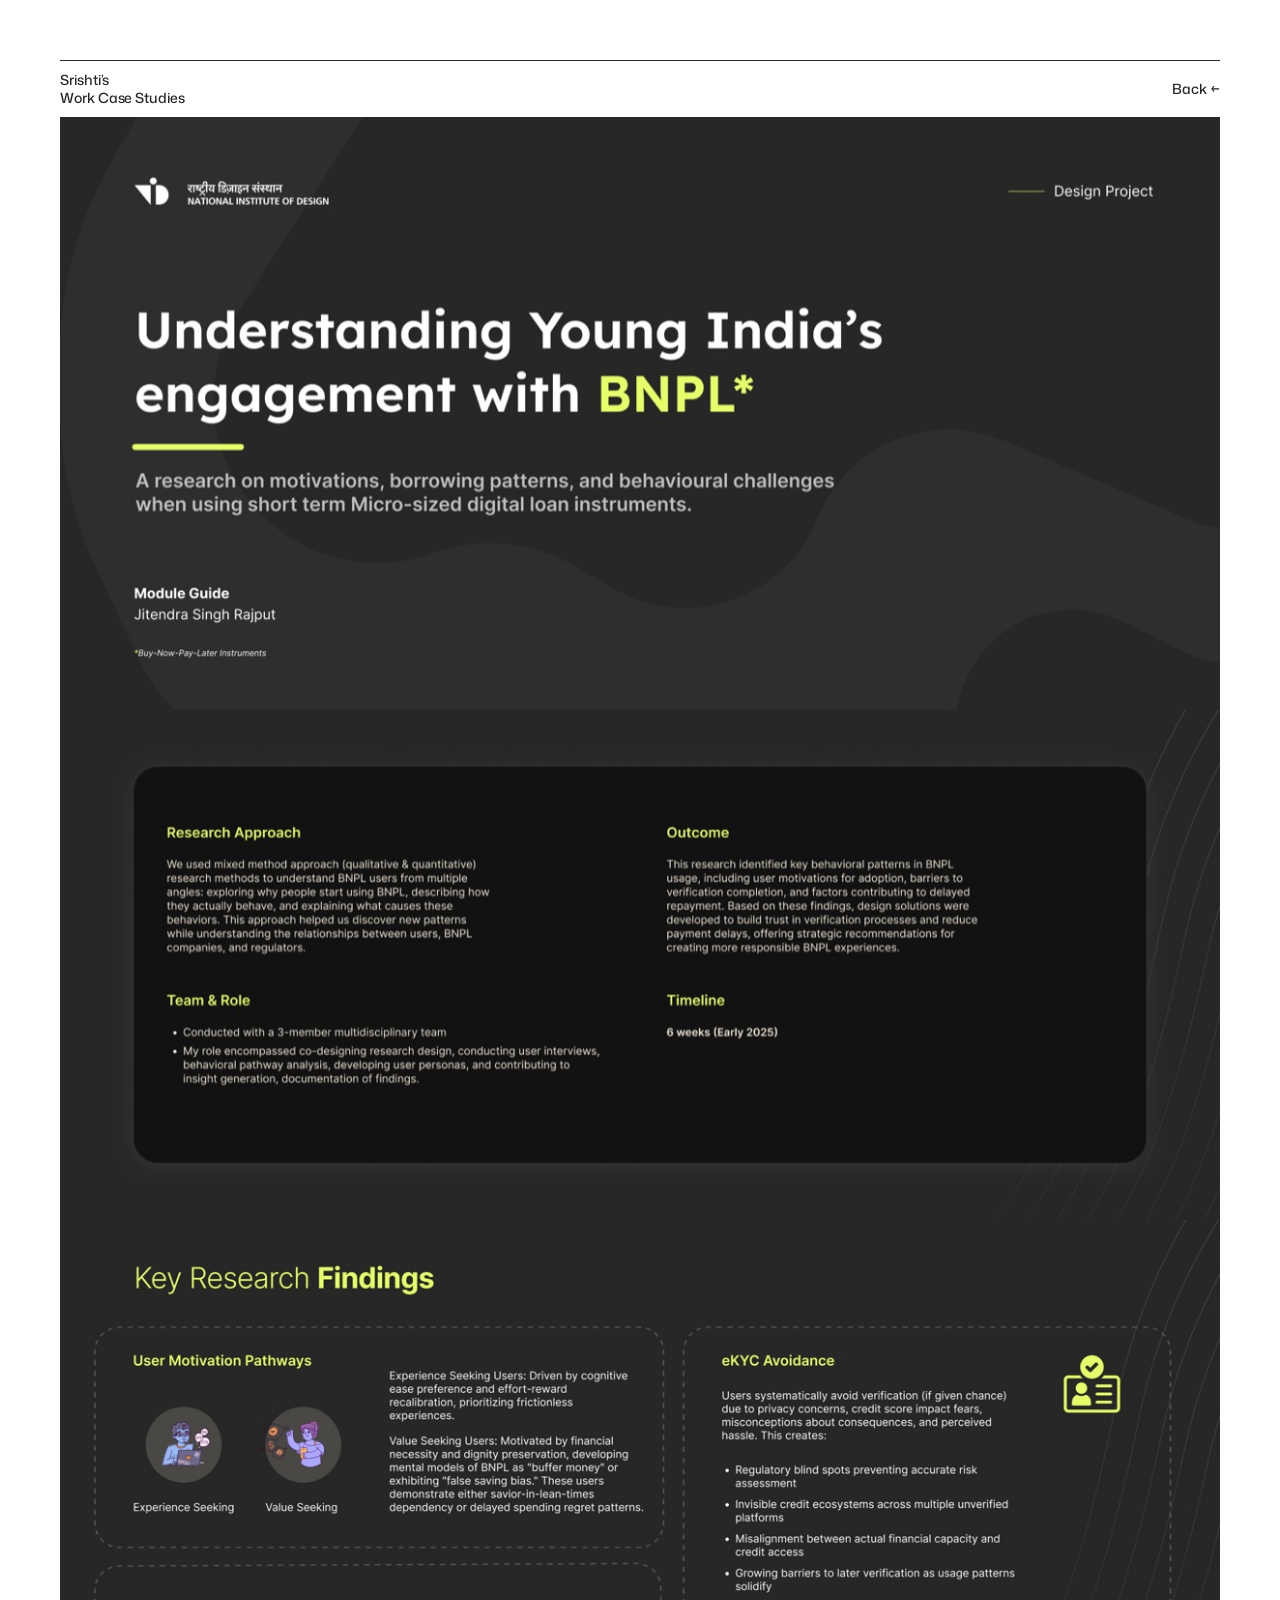
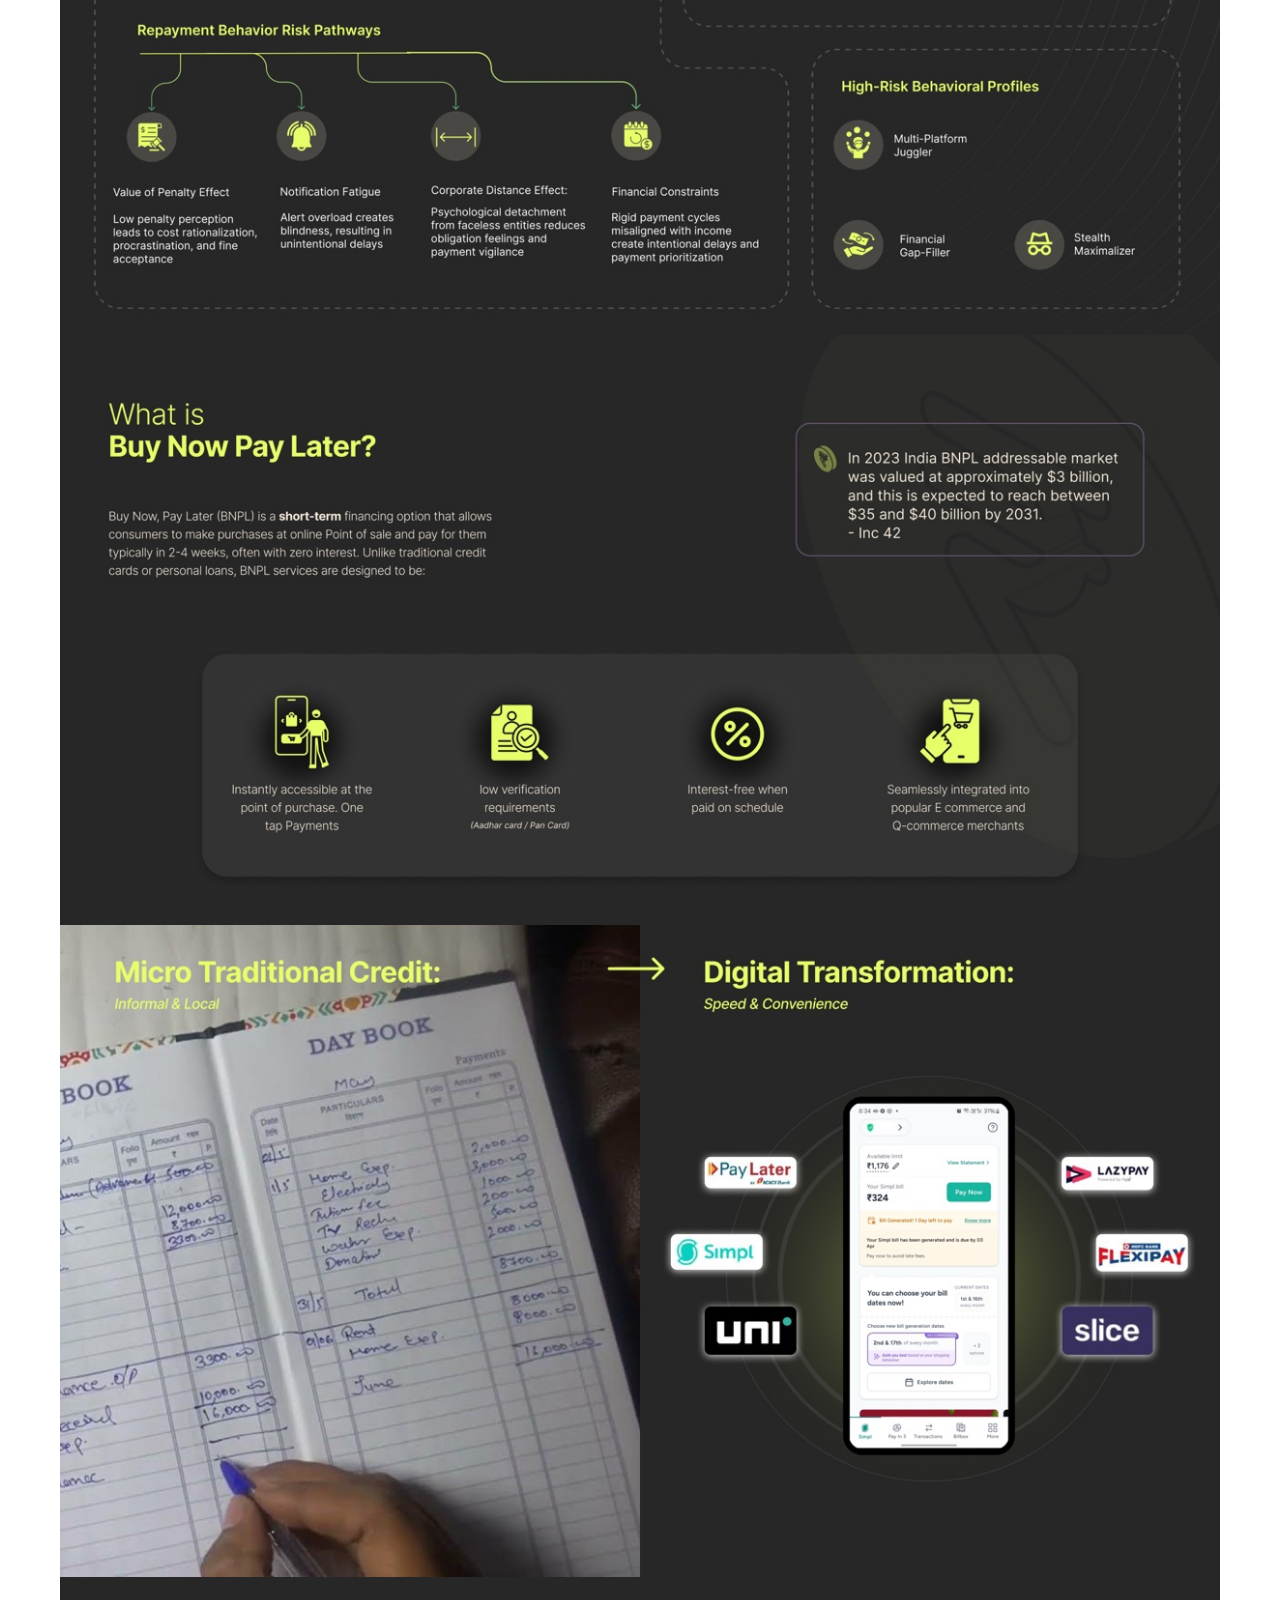
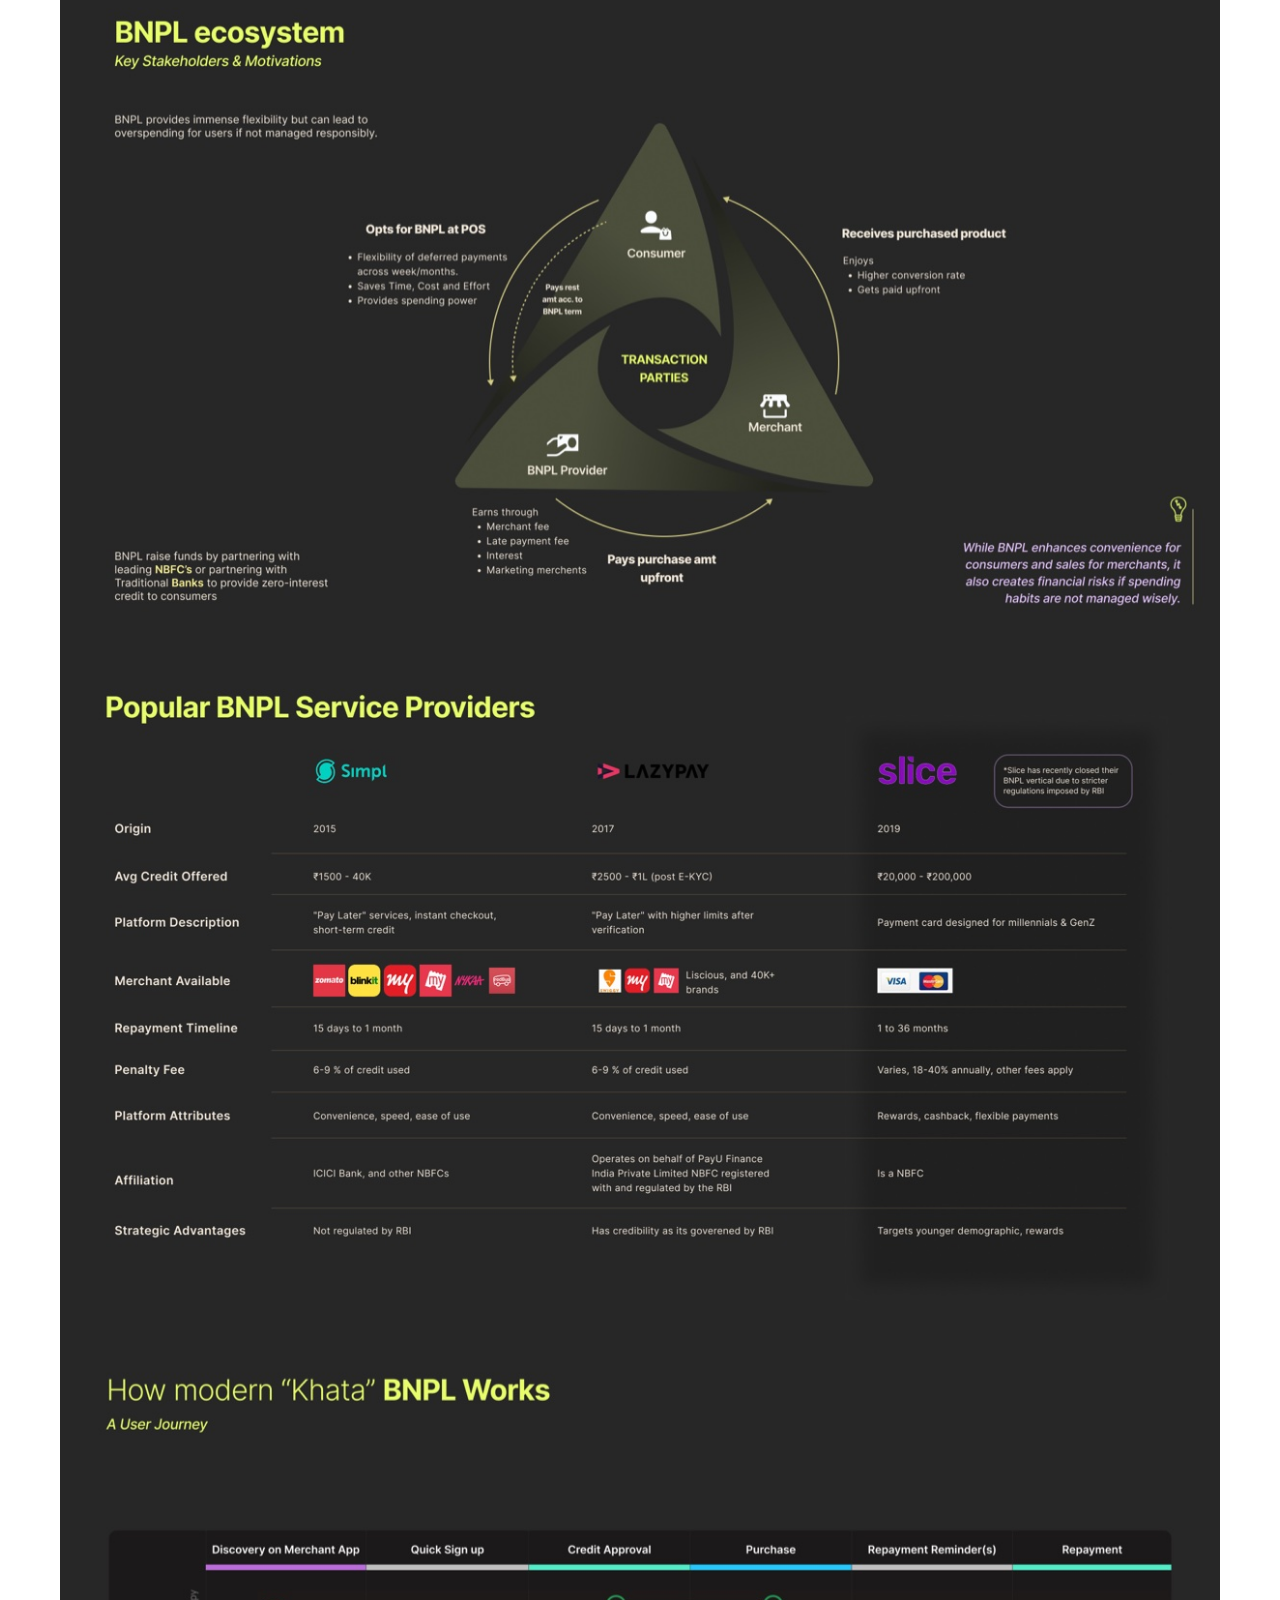
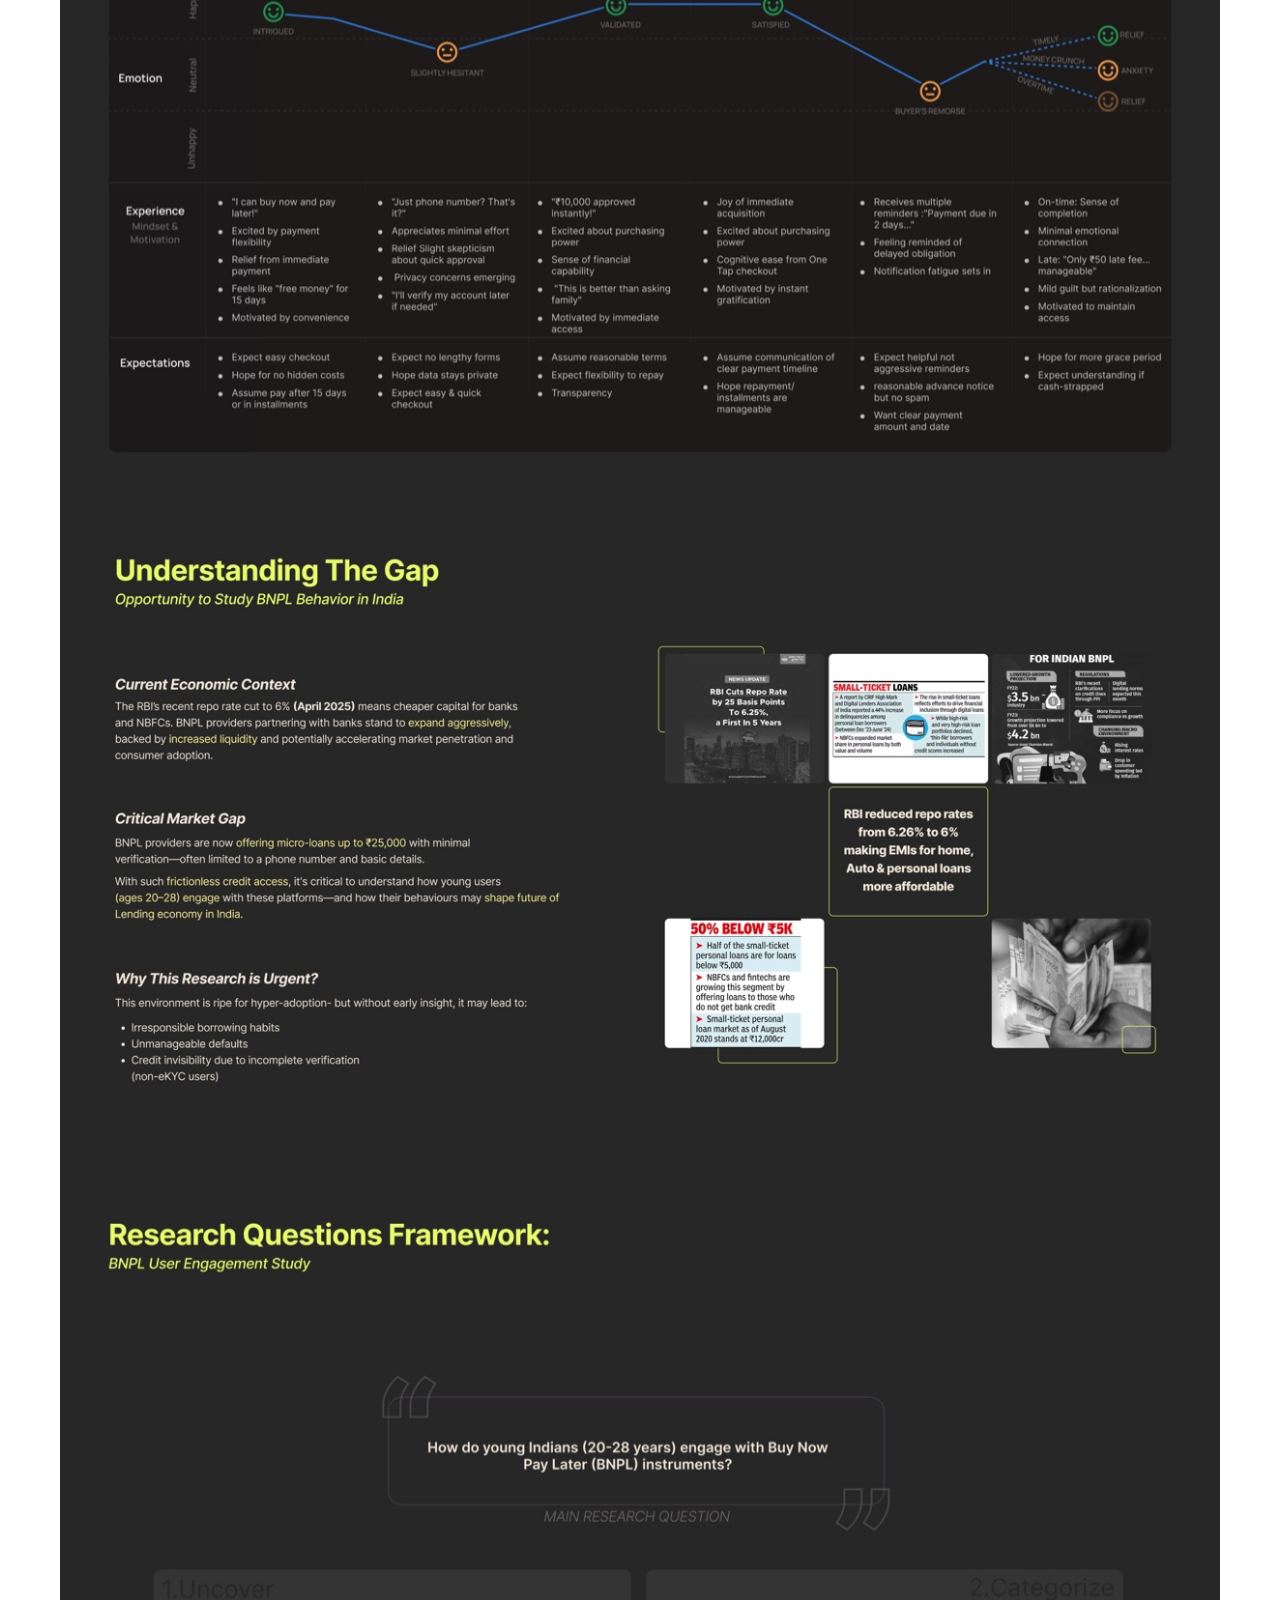
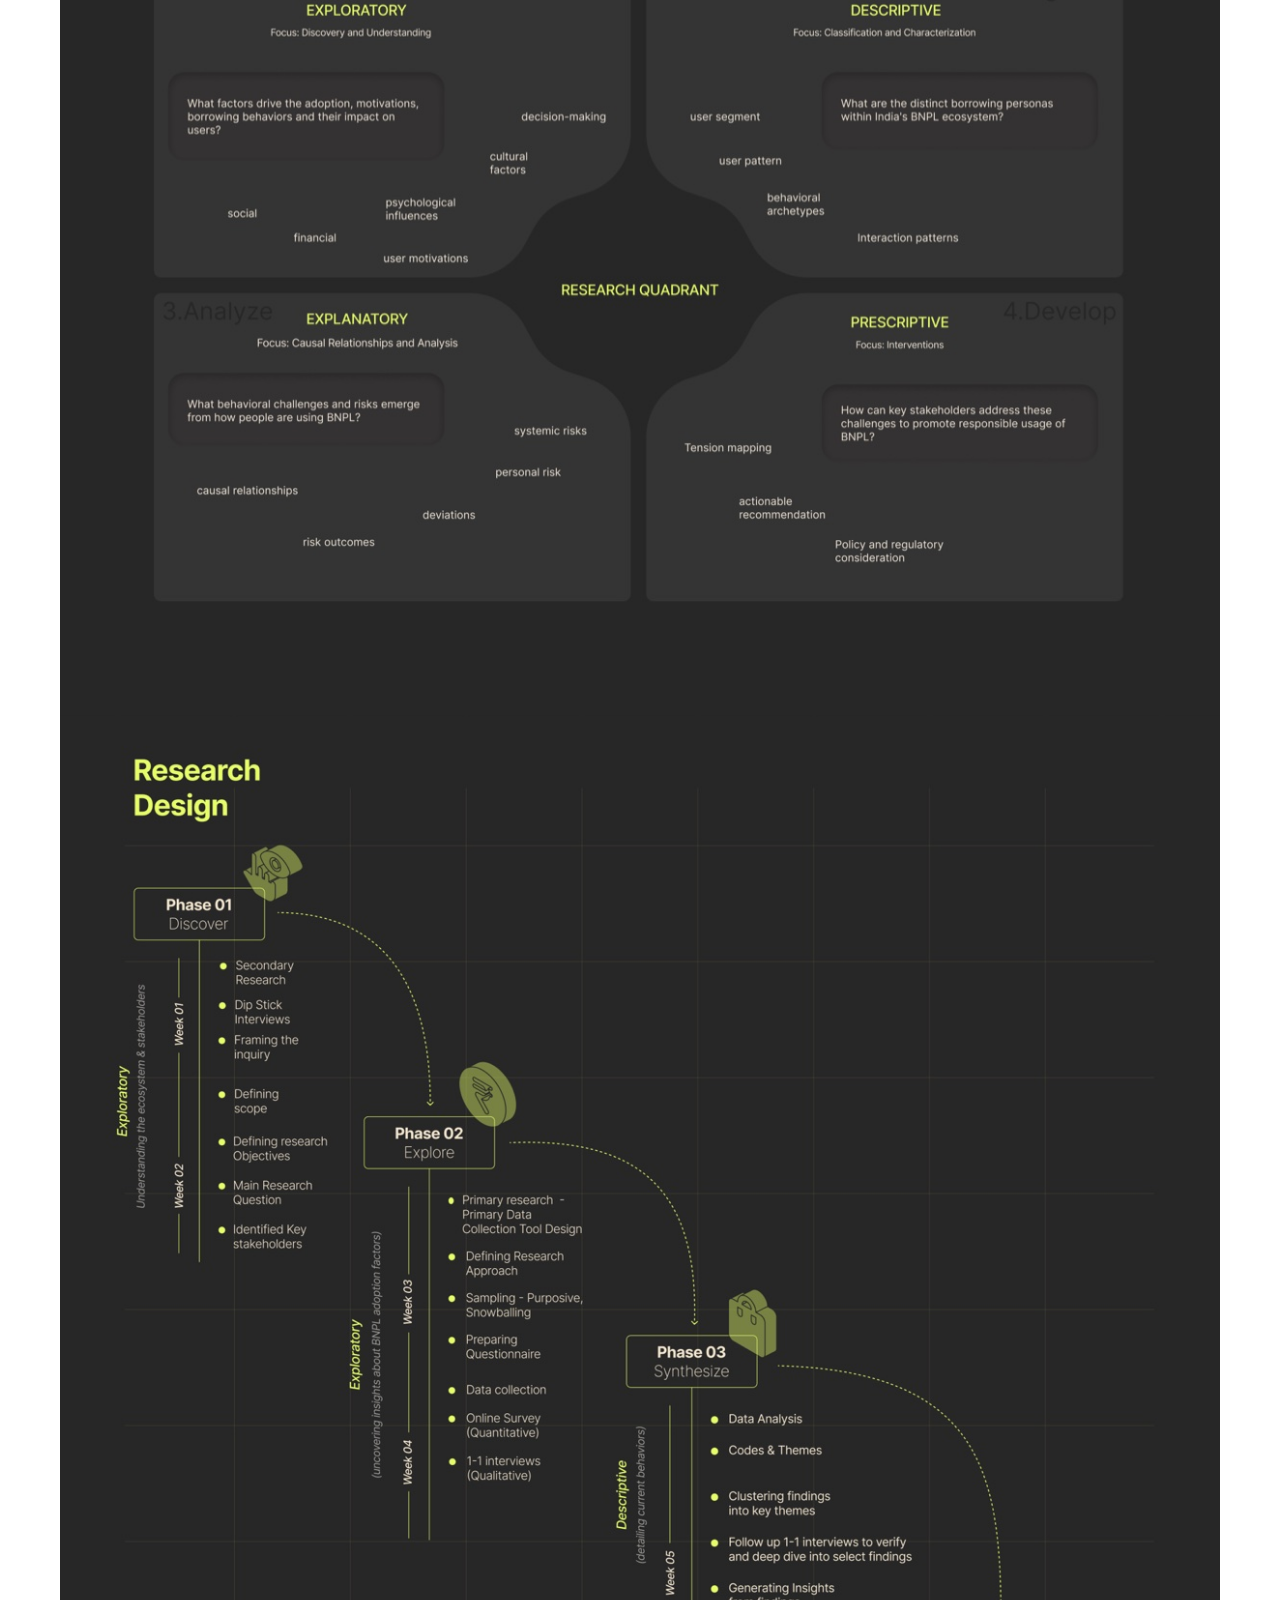
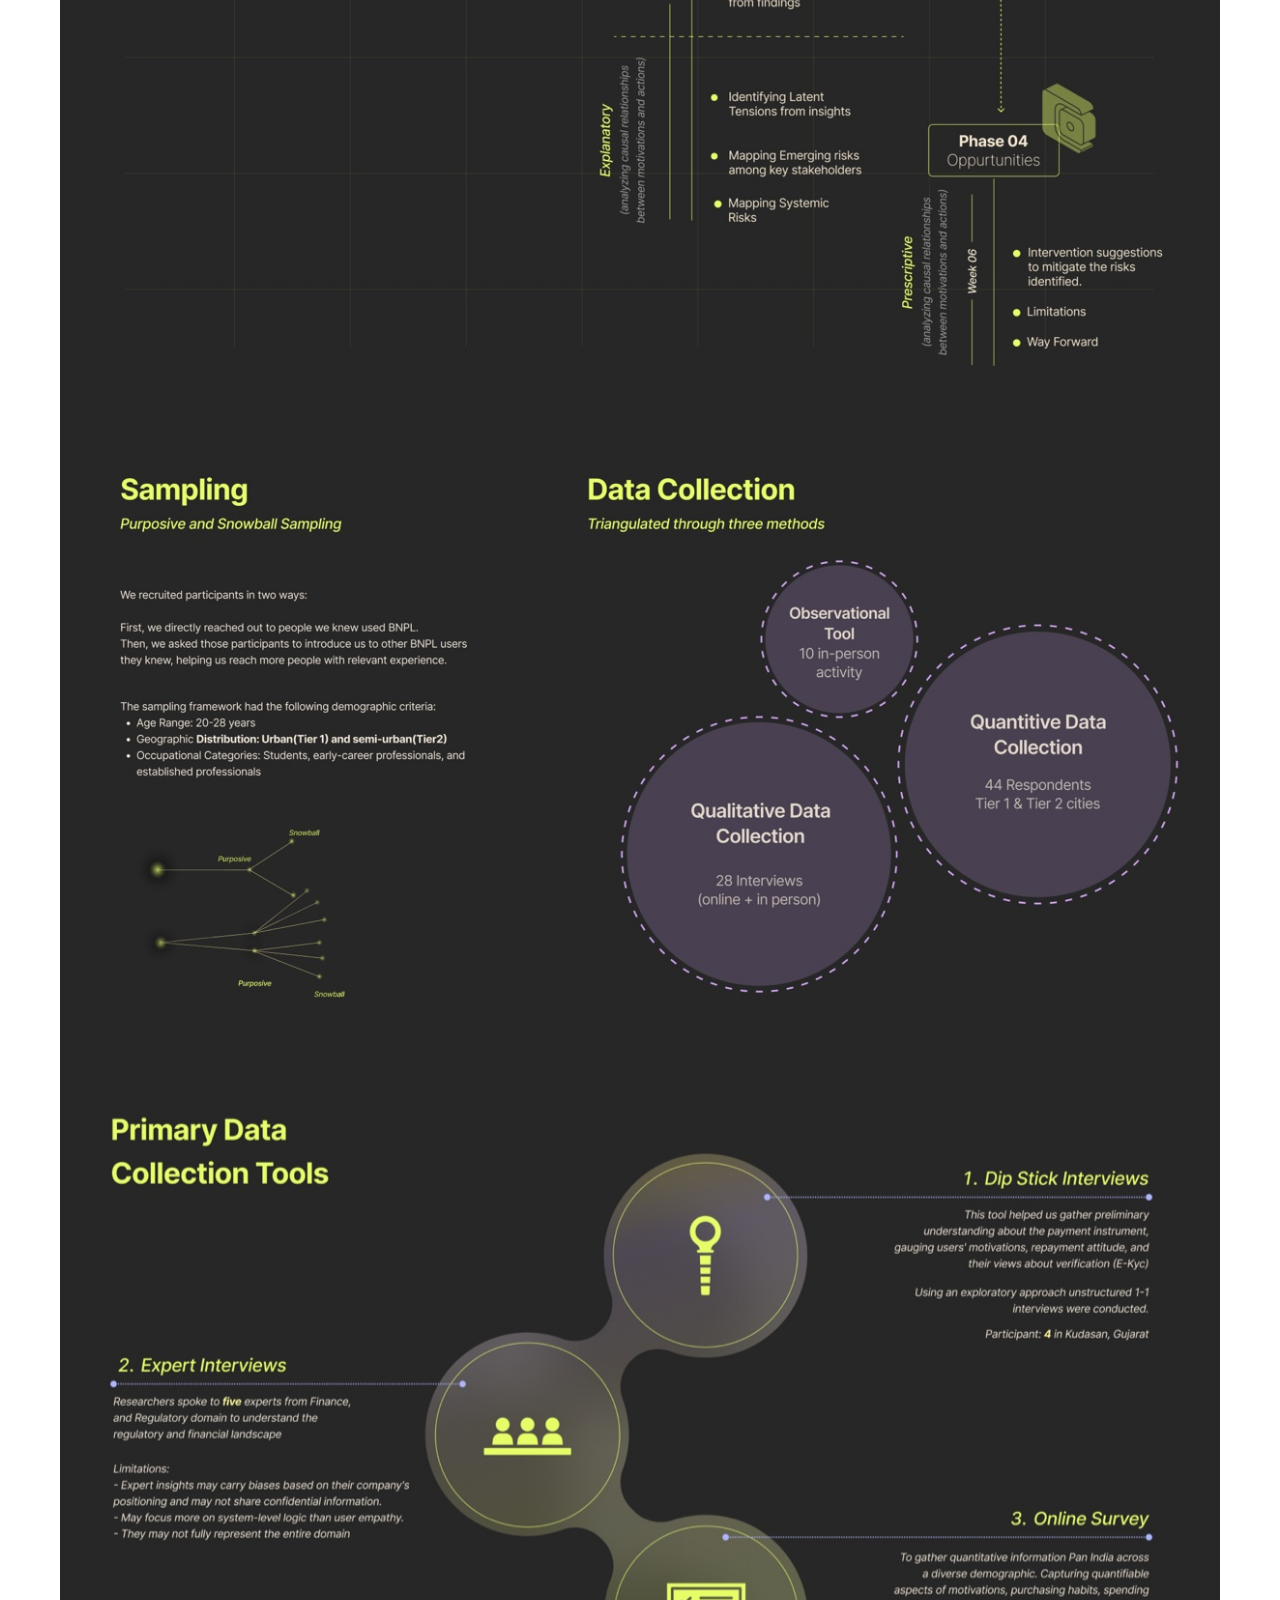
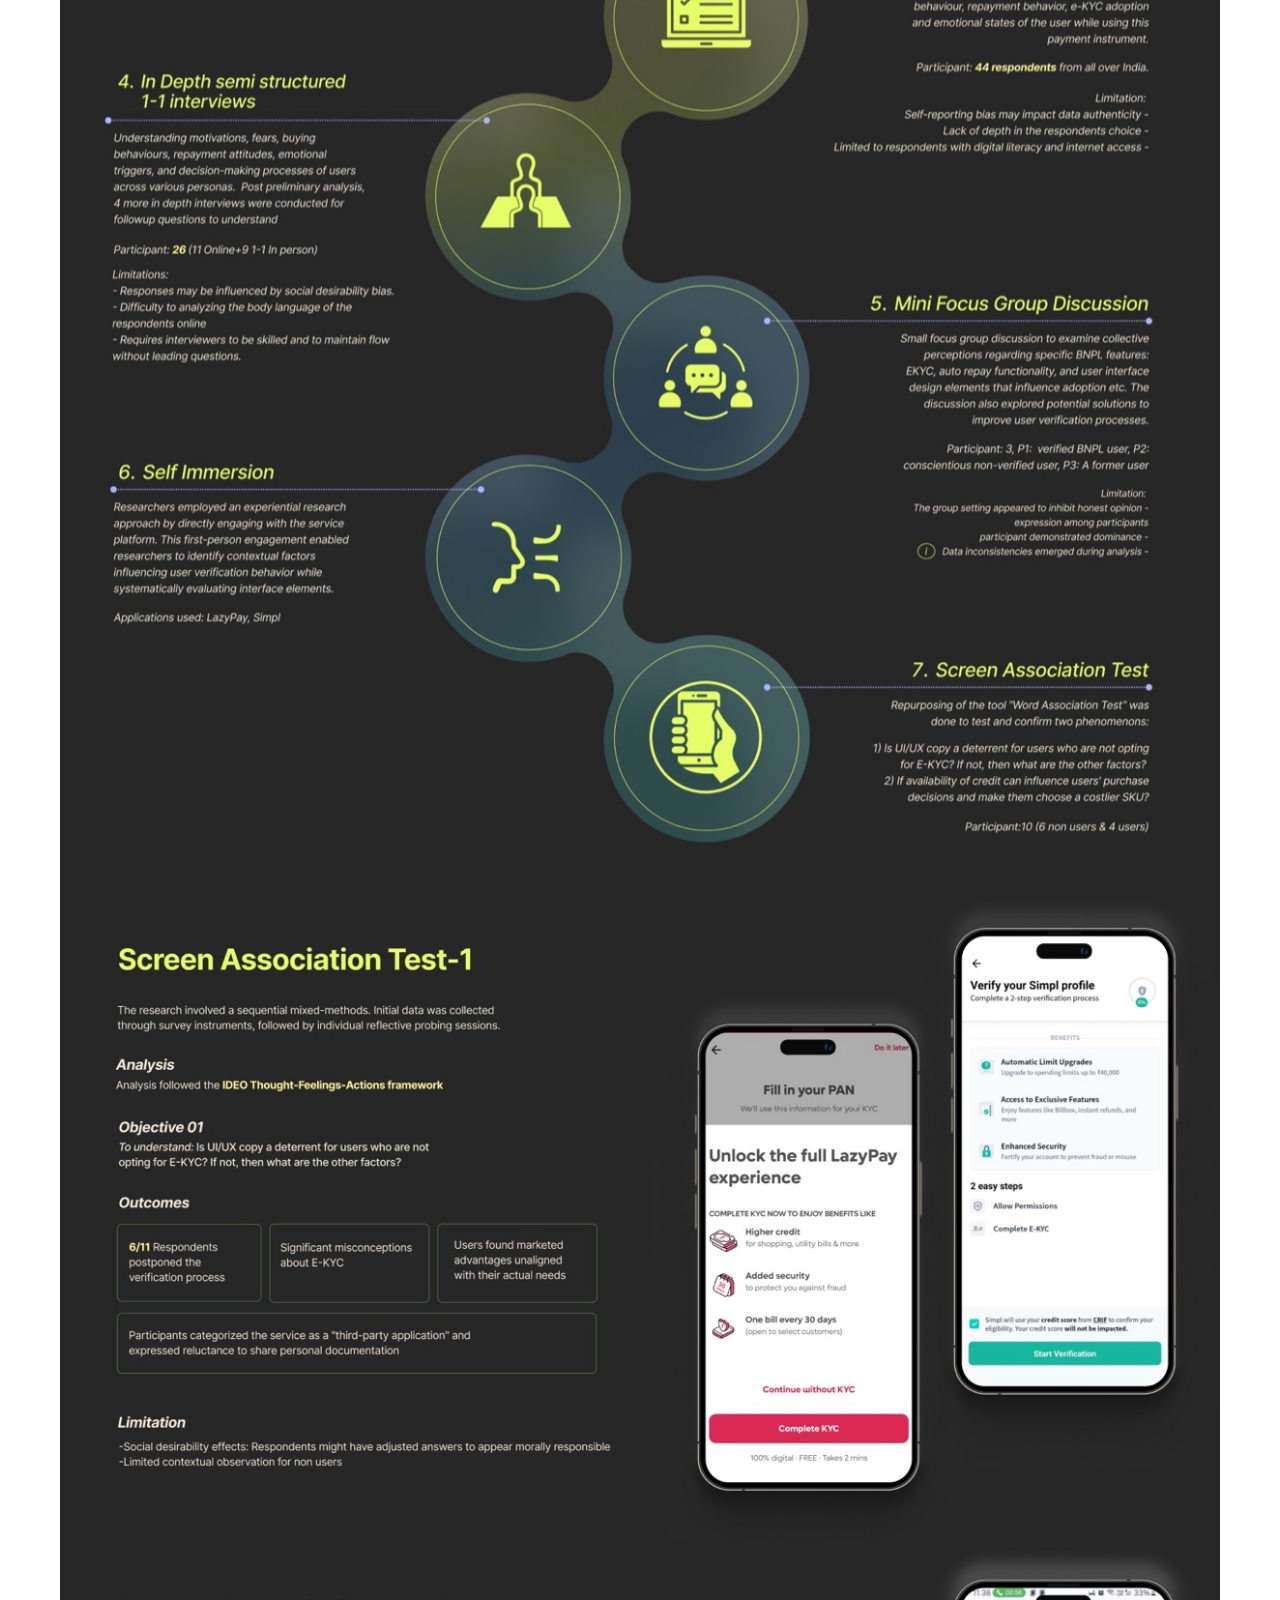
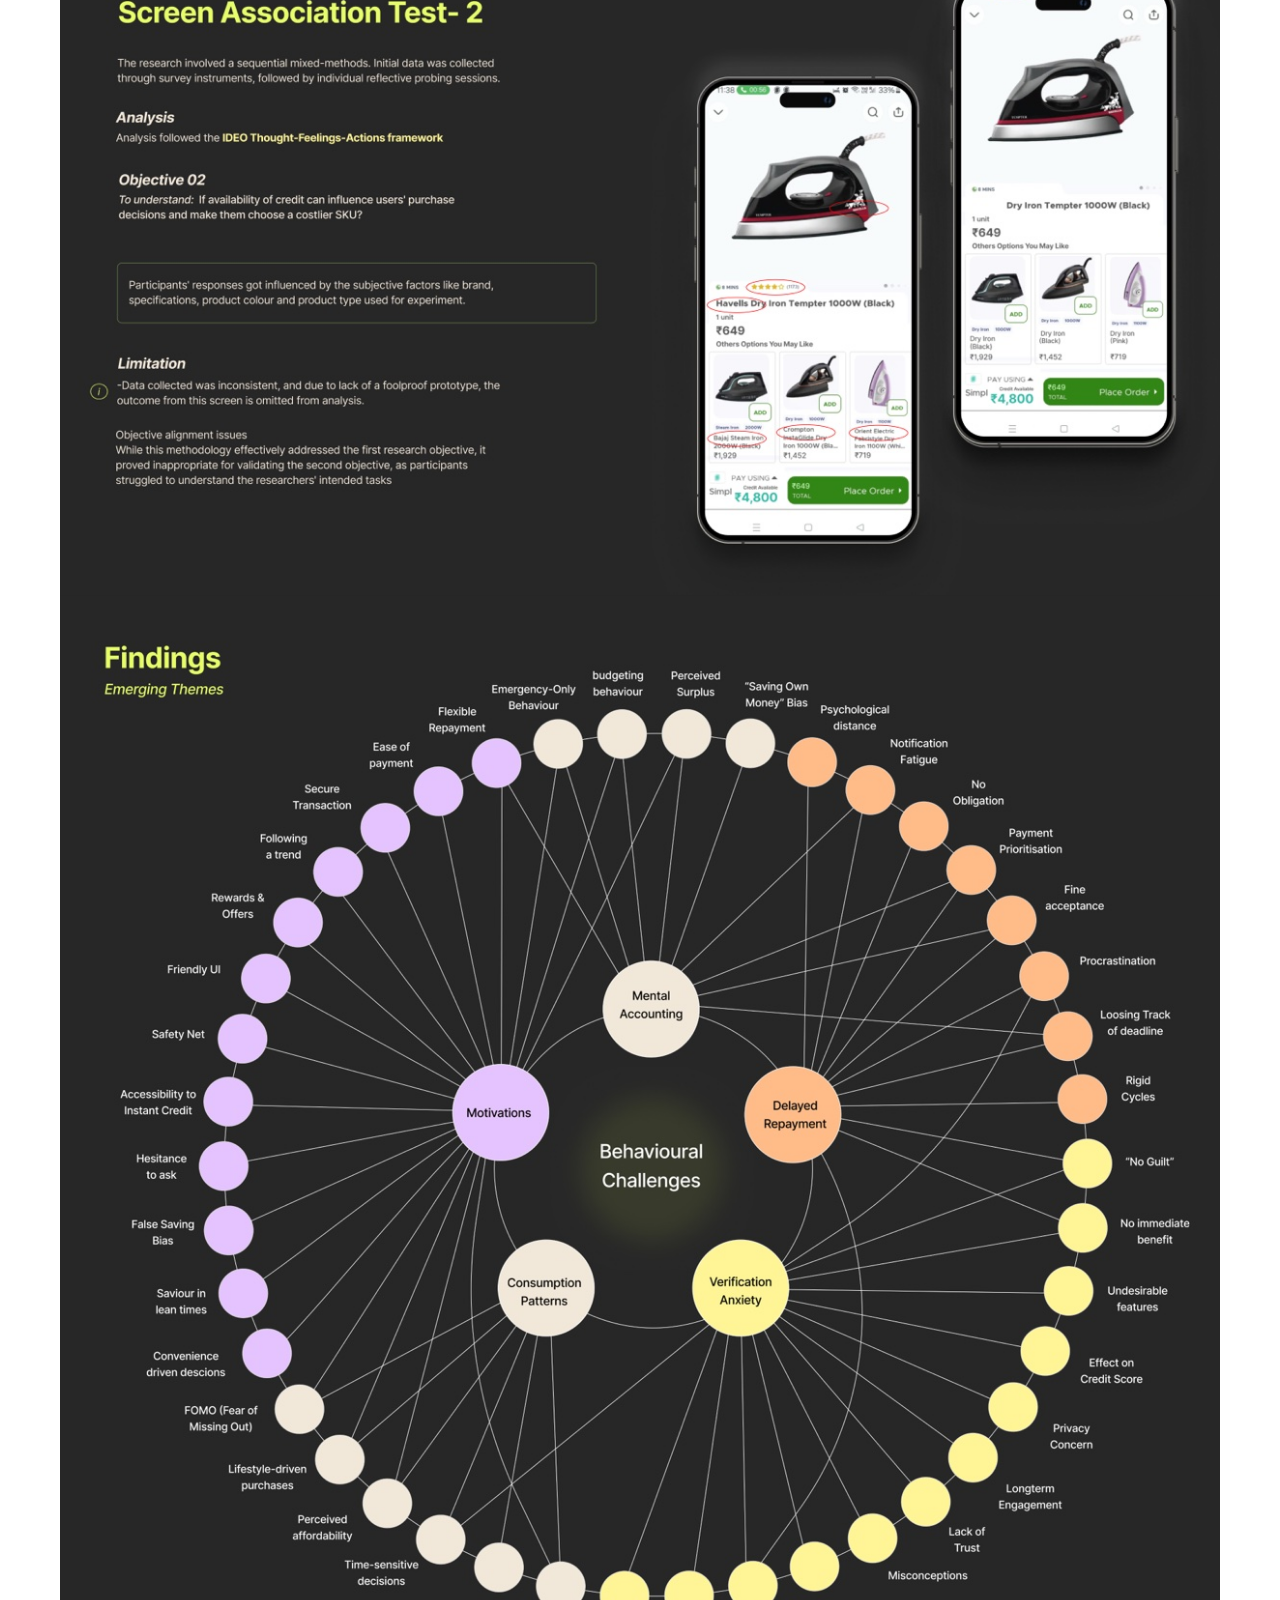
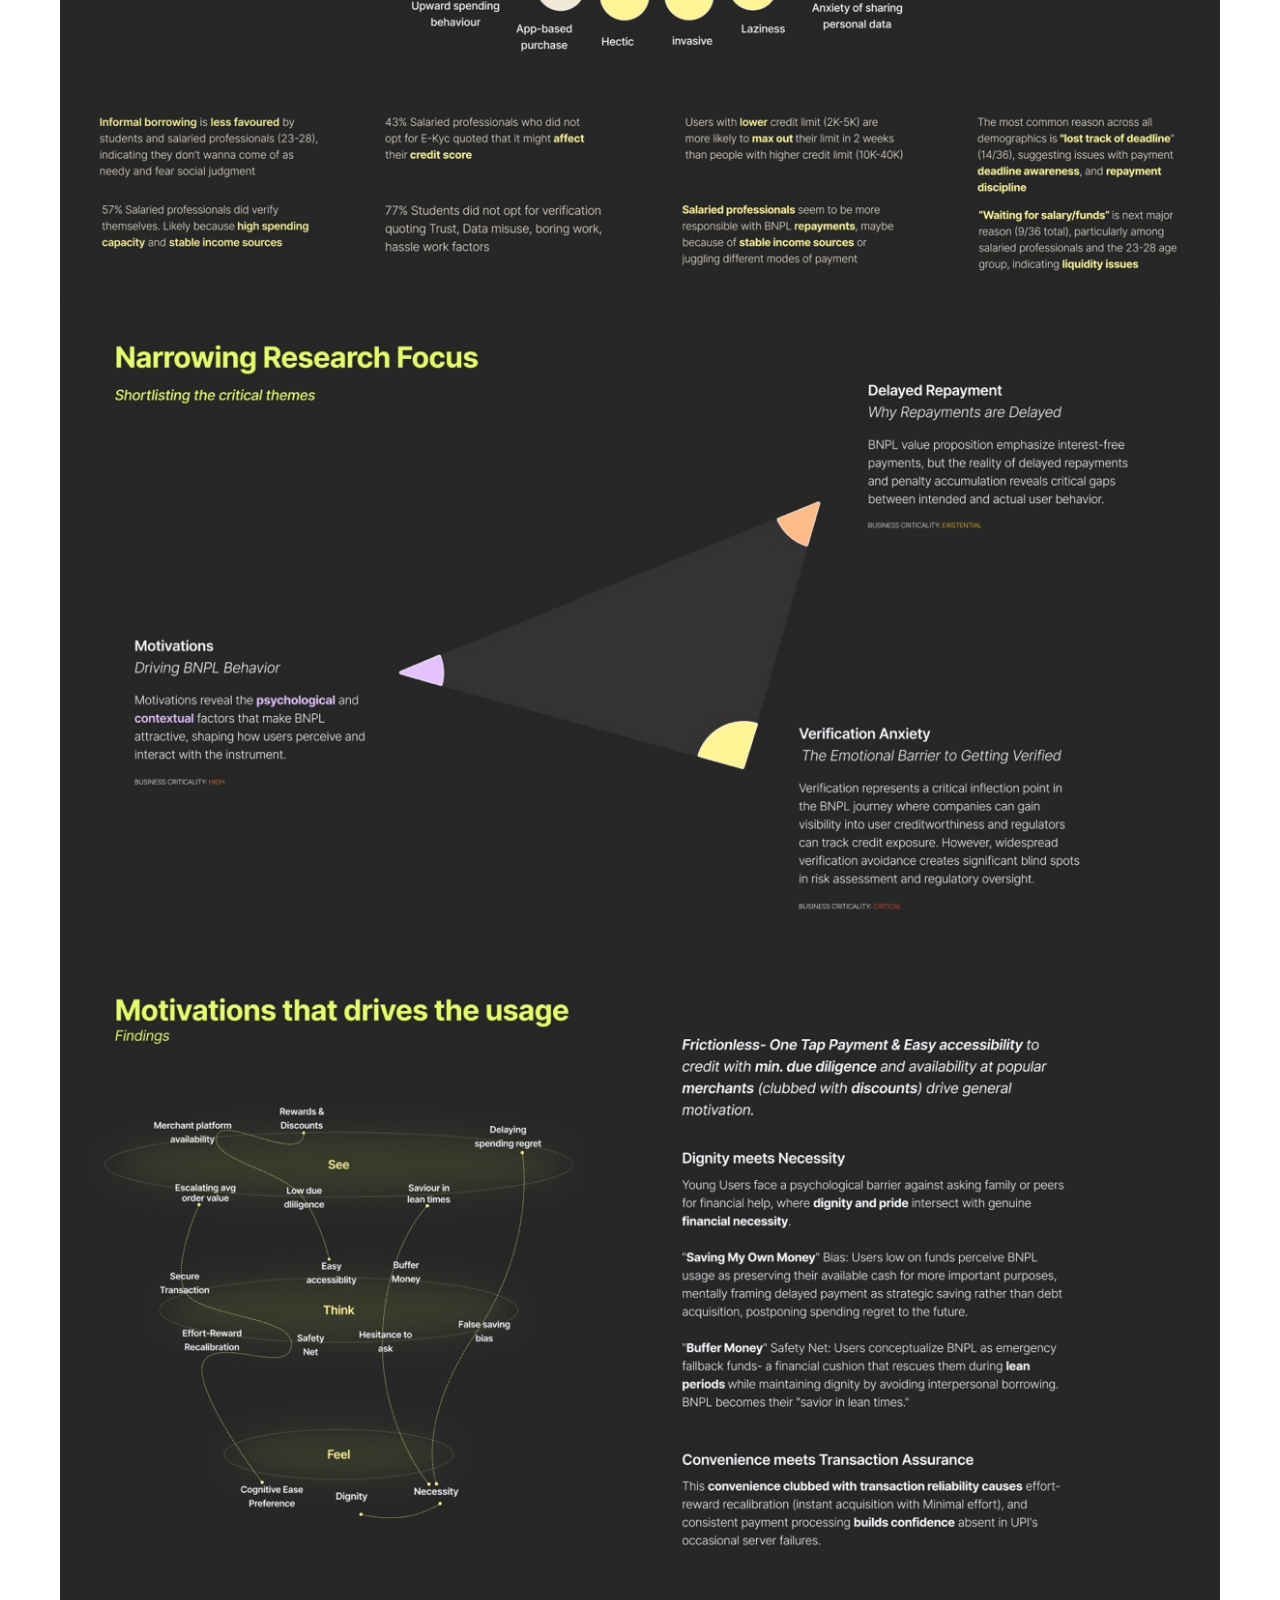
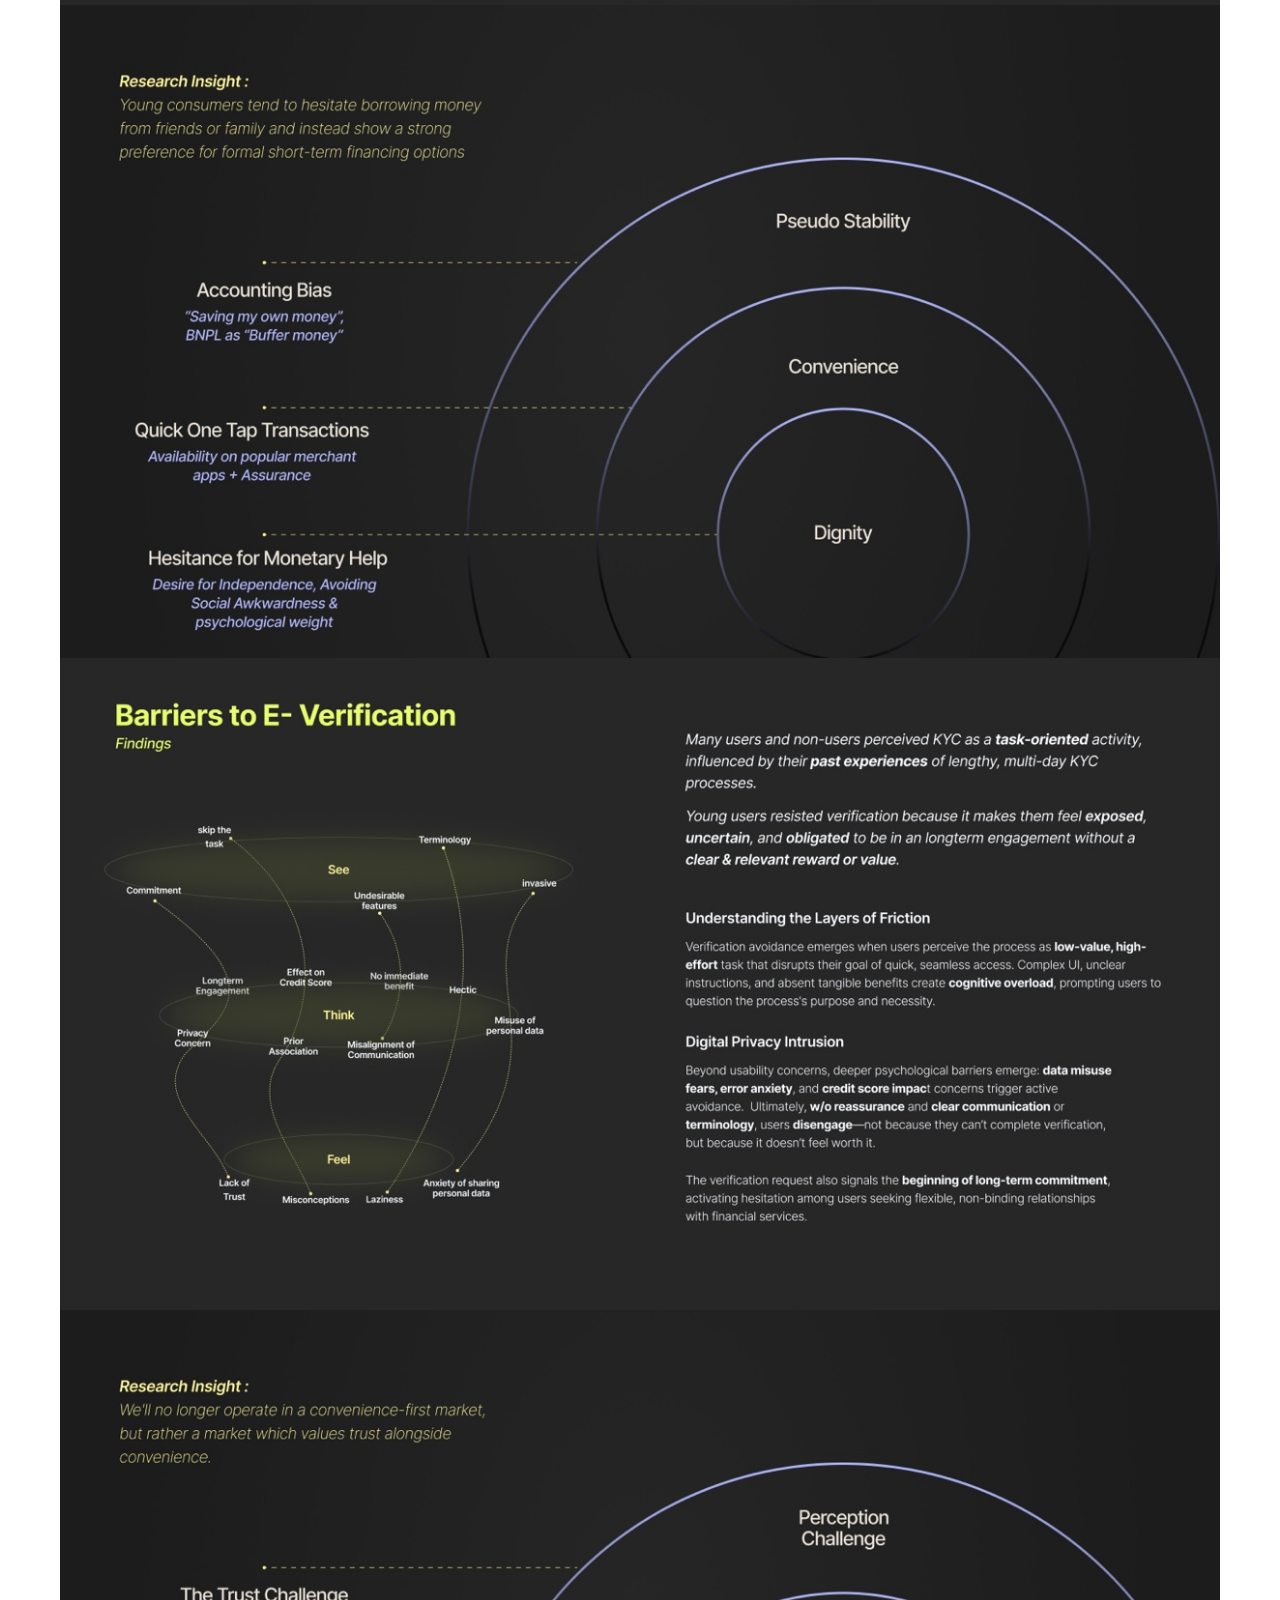
==== commit ec25604f: "Switch to Mona Sans and the Cargo reference's 85% black Mona Sans replaces Familjen Grotesk as a fre" ====
--- a/bnpl-behaviour.html
+++ b/bnpl-behaviour.html
@@ -21,7 +21,7 @@
   <meta name="twitter:card" content="summary_large_image">
   <link rel="preconnect" href="https://fonts.googleapis.com">
   <link rel="preconnect" href="https://fonts.gstatic.com" crossorigin>
-  <link rel="stylesheet" href="https://fonts.googleapis.com/css2?family=Familjen+Grotesk:wght@400;500;600;700&display=swap">
+  <link rel="stylesheet" href="https://fonts.googleapis.com/css2?family=Mona+Sans:wght@400;500;600;700&display=swap">
   <link rel="stylesheet" href="styles.css">
 </head>
 <body>
--- a/styles.css
+++ b/styles.css
@@ -3,29 +3,35 @@
   color-scheme: light;
 
   --color-bg: #fff;
-  --color-ink: #000;
-  --color-muted: #939393;
-  --color-sage: #6d9145;
+  --color-ink: #262626;   /* the Cargo reference's text colour, black at 85%, as a solid colour on white; 15.1:1 */
+  --color-muted: #717171;   /* Figma's grey for the name block and project titles; 4.9:1 on white */
+  --color-sage: #5f803b;   /* Figma's #6d9145, darkened to 4.5:1 on white for 14px text (WCAG AA) */
   --color-plum: #6f448c;
-  --color-lime: #8cac3a;
   --color-button-disabled: rgba(0, 0, 0, 0.25);
   --shadow-media: 0 0 3.3px rgba(0, 0, 0, 0.25);
   --color-block-ink: #050506;
   --color-block-mint: #7cfbe3;
   --color-block-sky: #dfeeff;
 
-  --font-sans: "Familjen Grotesk", system-ui, -apple-system, "Segoe UI", sans-serif;
+  --font-sans: "Mona Sans", system-ui, -apple-system, "Segoe UI", sans-serif;   /* a free neo-grotesk in the spirit of the Cargo reference's Monument Grotesk */
   --font-ui: "Inter", system-ui, -apple-system, "Segoe UI", sans-serif;
 
   --text-sm: 14px;
-  --text-md: 20px;
+  --text-md: 24px;
   --leading-tight: 0.94;
   --leading-list: 18.1px;   /* 14px rows in the design sit 18.1px apart */
   --tracking-sm: -0.07px;
   --tracking-body: -0.14px;
-  --tracking-md: -0.1px;
+  --tracking-md: -0.12px;   /* -0.5%, as in Figma */
 
   --page-padding: 60px;   /* Figma frame: 60px on every side */
+  /* One column grid shared by the header, project headers and footer: the Figma
+     project-header columns (titles start on the 359.9px guide) */
+  --grid-columns:
+    minmax(0, 299.888fr)
+    minmax(0, 437.888fr)
+    minmax(0, 365.888fr)
+    minmax(0, 56.336fr);
   --space-related: 24px;   /* inside a group: heading → its paragraph */
   --space-group: 32px;     /* between groups: text → call to action */
   --radius-button: 12px;
@@ -94,38 +100,40 @@
 
 .site-header {
   display: grid;
-  grid-template-columns:
-    minmax(0, 300.635fr)
-    minmax(0, 422.635fr)
-    minmax(0, 366.634fr)
-    minmax(0, 70.096fr);
+  grid-template-columns: var(--grid-columns);
   align-items: start;
   min-height: 106px;
   padding-bottom: 5px;
 }
 
+/* The first line of every column sits on one baseline, 16.5px down, level with
+   "Srishti" as in Figma; the margins below line each column up to it. */
 .site-header__repo {
+  margin-top: 5px;
   line-height: 0.96;
 }
 
 .site-header__identity {
+  margin-top: -4.5px;
   font-size: var(--text-md);
-  line-height: 19px;
+  line-height: 24px;
   letter-spacing: var(--tracking-md);
+  white-space: nowrap;   /* one line each, even where the column is narrower than the role */
 }
 
 .site-header__role {
-  margin-top: 19px;
+  margin-top: 24px;
 }
 
 .site-header__status,
 .site-header__links {
+  margin-top: 2.5px;
   line-height: var(--leading-list);
 }
 
 .site-header__current {
   color: var(--color-sage);
-  font-weight: 500;
+  font-weight: 600;   /* SemiBold is the one emphasis weight; all other text is Regular, as on the Cargo reference */
 }
 
 .site-header__education {
@@ -133,6 +141,7 @@
 }
 
 .site-header__links {
+  justify-self: end;   /* wider than the last column, so it hangs from the right edge */
   display: flex;
   flex-direction: column;
   align-items: flex-end;
@@ -142,21 +151,48 @@
 
 /* ---------- Hero (Figma 53:3520) ---------- */
 
+/* At every width the header and hero fill exactly the browser window, as on the
+   Cargo reference: the heading sits on the bottom edge, inside the same frame
+   (the page padding) as the header at the top, and the projects start below the fold. */
+.intro {
+  display: flex;
+  flex-direction: column;
+  min-height: calc(100vh - var(--page-padding));
+  min-height: calc(100svh - var(--page-padding));
+}
+
 .hero {
+  --hero-gap: clamp(96px, 13svh, 160px);   /* header to heading, at least; grows with the window's height */
+  --hero-fit: 63cqw;                       /* how wide the longest line runs */
+  --frame-used: 226px;                     /* page padding above and below, plus the header */
+  container-type: inline-size;
+  flex: 1;
   display: flex;
-  flex-wrap: wrap;
   align-items: flex-end;
-  justify-content: space-between;
-  gap: 32px;
-  padding-top: clamp(56px, 12.34vw, 158px);
-  padding-bottom: clamp(40px, 8.125vw, 104px);
+  padding-top: var(--hero-gap);
+  padding-bottom: var(--page-padding);
 }
 
 .hero__title {
-  font-size: clamp(46px, 9.375vw, 120px);
-  font-weight: 500;
+  /* Set like the Cargo reference: Regular, tracked tight, and sized so the longest
+     line ("complexities", 5.32em) runs the --hero-fit width. Capped by the window's
+     height so the heading never runs into the header: it is 3.75em tall. */
+  font-size: clamp(46px, 9.375vw, 120px);   /* for browsers without container or small-viewport units */
+  font-size: max(36px, min(var(--hero-fit) / 5.32, (100svh - var(--frame-used) - var(--hero-gap)) / 3.75));
+  font-weight: 400;
   line-height: var(--leading-tight);
-  letter-spacing: -0.00983em;   /* -1.18px at 120px */
+  letter-spacing: -0.05em;
+}
+
+/* Bottom right of the frame, level with the heading's last line, as in Figma */
+.hero__photo {
+  flex: none;
+  width: 156.061px;
+  height: 139.483px;
+  margin-left: auto;
+  border-radius: var(--radius-media);
+  object-fit: cover;
+  transform: scaleX(-1);   /* mirrored, as in Figma: the plant sits on the side facing the title */
 }
 
 .hero__last {
@@ -164,93 +200,71 @@
   display: block;
   font-size: 0.98333em;          /* last line is 118px in the design */
   white-space: pre;
+  word-spacing: 0.0123em;        /* the six spaces that make room for the eye keep their 0.25em gap under the tight tracking */
 }
 
 .hero__eye {
   position: absolute;
   left: 0.1288em;
-  top: 0.2322em;
+  top: 0.216em;
   width: 0.7628em;
   height: auto;
 }
 
-.hero__avatar {
-  position: relative;
-  flex: none;
-  width: 134.153px;
-  height: 90px;
-  margin-left: auto;
-}
-
-.hero__avatar-card {
-  width: 134.153px;
-  height: 90px;
-}
-
-.hero__avatar-portrait {
-  position: absolute;
-  left: 31.694px;   /* centred horizontally */
-  bottom: 0;        /* sits on the card's bottom edge */
-  width: 70.765px;
-  height: 76.928px;
-}
-
 /* ---------- Projects (Figma 53:4417 – 53:4520) ---------- */
 
 .project__header {
   display: grid;
-  grid-template-columns:
-    minmax(0, 299.888fr)
-    minmax(0, 437.888fr)
-    minmax(0, 365.888fr)
-    minmax(0, 56.336fr);
+  grid-template-columns: var(--grid-columns);
   align-items: start;
   min-height: 110px;
-  padding-top: 15px;   /* 16px from the divider, which sits inside the box */
-  border-top: 1px solid var(--color-ink);
-}
-
-.project__name {
-  font-weight: 500;
+  padding-top: 12.9px;   /* 16px of clear space between the divider and the capitals, as on the Cargo reference */
+  border-top: 2px solid var(--color-ink);
 }
 
 .project__codename {
   font-size: var(--text-md);
-  line-height: 20px;
+  line-height: var(--leading-tight);   /* same as the title, so the two share a baseline */
+  letter-spacing: var(--tracking-md);
 }
 
 .project__kind {
+  margin-top: 2px;
   line-height: 18px;
 }
 
 .project__title {
   max-width: 395.451px;
-  color: var(--color-plum);
+  color: var(--color-muted);
   font-size: var(--text-md);
-  font-weight: 600;
+  font-weight: 400;
   line-height: var(--leading-tight);
   letter-spacing: var(--tracking-md);
 }
 
 .project__meta {
-  font-weight: 500;
+  margin-top: -0.8px;   /* capitals start level with the name's and title's */
   line-height: var(--leading-list);
 }
 
 .project__status {
-  color: var(--color-lime);
+  color: var(--color-sage);   /* the same "current" green, and weight, as the header's role */
   font-weight: 600;
 }
 
+/* On the shared grid: the text sits in the first column and the thumbnail runs from
+   the title column to the page edge, as Cargo's images start on its column lines */
 .project__body {
   display: grid;
-  grid-template-columns: 307px minmax(0, 1fr);
-  column-gap: 68.287px;
+  grid-template-columns: var(--grid-columns);
   align-items: start;   /* text starts at the image's top edge */
   padding-bottom: 48px;
 }
 
 .project__content {
+  grid-column: 1;
+  min-width: 0;
+  padding-right: 24px;   /* clear space before the thumbnail where the first column is narrow */
   display: flex;
   flex-direction: column;
   align-items: flex-start;
@@ -272,11 +286,48 @@
   font-weight: 600;
 }
 
+/* Typewriter (typewriter.js): untyped letters keep their space, so nothing reflows. */
+.typewriter__char {
+  visibility: hidden;
+}
+
+.typewriter__char.is-shown {
+  visibility: visible;
+}
+
+/* Zero-size anchor on the baseline, so moving it never changes line heights. */
+.typewriter__caret {
+  position: relative;
+  display: inline-block;
+  width: 0;
+  height: 0;
+}
+
+.typewriter__caret::before {
+  content: "";
+  position: absolute;
+  left: 0;
+  top: -0.9em;
+  width: 2px;
+  height: 1.22em;   /* 17.1px on 14px text, as in Figma */
+  background: currentColor;
+  animation: caret-blink 1.1s steps(1, end) infinite;
+}
+
+.typewriter.is-typing .typewriter__caret::before {
+  animation: none;   /* solid while typing, blinks when idle */
+}
+
+@keyframes caret-blink {
+  50% { opacity: 0; }
+}
+
 .button {
   display: inline-flex;
   align-items: center;
   justify-content: center;
   width: 226px;
+  max-width: 100%;   /* the first column is narrower than the button just above the tablet breakpoint */
   height: 36px;
   border-radius: var(--radius-button);
   background: var(--color-ink);
@@ -287,24 +338,27 @@
   line-height: 1.45;
   letter-spacing: var(--tracking-sm);
   white-space: nowrap;
-  transition: opacity 150ms ease;
-}
-
+  transition: transform 200ms ease-out;
+}
+
+/* Figma Sites hover: the button shrinks to 98% from its centre. */
 .button:hover {
-  opacity: 0.82;
+  transform: scale(0.98);
   text-decoration: none;
 }
 
+/* WIP isn't clickable, so it doesn't react to hover. */
 .button--disabled {
   background: var(--color-button-disabled);
   cursor: default;
 }
 
 .button--disabled:hover {
-  opacity: 1;
+  transform: none;
 }
 
 .project__media {
+  grid-column: 2 / -1;
   position: relative;
   overflow: hidden;
   width: 100%;
@@ -343,17 +397,15 @@
 
 .site-footer {
   display: grid;
-  grid-template-columns:
-    minmax(0, 367.888fr)
-    minmax(0, 367.888fr)
-    minmax(0, 367.888fr)
-    minmax(0, 56.336fr);
+  grid-template-columns: var(--grid-columns);
   align-items: start;
-  padding-top: 15px;
-  border-top: 1px solid var(--color-ink);
-  font-weight: 500;
+  padding-top: 12.1px;   /* 16px of clear space under the line, as in the project headers */
+  border-top: 2px solid var(--color-ink);
   line-height: var(--leading-list);
 }
+
+/* The sign-off leads into the Resume link, in the details column ("Currently:", project details) */
+.site-footer__tagline { grid-column: 3; }
 
 .site-footer__link {
   grid-column: 4;
@@ -444,11 +496,16 @@
 /* ---------- Tablet ---------- */
 
 @media (max-width: 1023px) {
+  /* Three equal columns: titles and the name block start a third of the way in,
+     and the details sit beneath them in the same column */
+  :root {
+    --grid-columns: repeat(3, minmax(0, 1fr));
+  }
+
   .site-header {
-    grid-template-columns: minmax(0, 1fr) minmax(0, 1fr);
     grid-template-areas:
-      "repo links"
-      "identity status";
+      "repo identity links"
+      ".    status   status";
     row-gap: 32px;
   }
 
@@ -458,10 +515,9 @@
   .site-header__links { grid-area: links; }
 
   .project__header {
-    grid-template-columns: minmax(0, 1fr) minmax(0, 2fr);
     grid-template-areas:
-      "name title"
-      "name meta";
+      "name title title"
+      "name meta  meta";
     row-gap: 12px;
     min-height: 0;
     padding-bottom: 32px;
@@ -476,16 +532,36 @@
     row-gap: 32px;
   }
 
+  .project__content,
+  .project__media { grid-column: auto; }   /* stacked, full width */
+
+  .project__content { padding-right: 0; }
+
   .project__text {
     width: 36rem;
   }
 
-  .site-footer {
-    grid-template-columns: minmax(0, 1fr) auto auto;
-    column-gap: 32px;
-  }
-
-  .site-footer__link { grid-column: auto; }
+  .site-footer__tagline { grid-column: 2; }   /* the details column on tablets */
+  .site-footer__link { grid-column: 3; }
+
+  /* As on Cargo's narrow layout, the heading runs as wide as it can: the full
+     width, less the photo beside it */
+  .hero {
+    --hero-fit: calc(100cqw - 180px);   /* the photo and a 24px gap */
+    --frame-used: 343px;                /* the header wraps to two rows, 222.5px */
+  }
+}
+
+/* Narrow tablets: "Research+Strategy+Design" would run into the links, so the
+   links move under "Case Study Repo" and the name block spans both right columns */
+@media (min-width: 641px) and (max-width: 700px) {
+  .site-header {
+    grid-template-areas:
+      "repo  identity identity"
+      "links status   status";
+  }
+
+  .site-header__links { justify-self: start; }
 }
 
 /* ---------- Phone ---------- */
@@ -495,12 +571,36 @@
     --page-padding: 20px;   /* 60px would leave a 255px column on a 375px phone */
   }
 
+  /* The heading runs the full width, so the photo moves into the open space
+     above it, still on the right */
+  .hero {
+    --hero-gap: 40px;
+    --hero-fit: 100cqw;
+    --frame-used: 490px;   /* the header stacks to 285.2px; the photo and its gap take 164px */
+    flex-direction: column;
+    justify-content: flex-end;
+    align-items: flex-start;
+  }
+
+  .hero__photo {
+    order: -1;
+    align-self: flex-end;
+    margin: 0 0 24px;
+  }
+
   .site-header {
+    grid-template-columns: minmax(0, 1fr) minmax(0, 1fr);
     grid-template-areas:
       "repo links"
       "identity identity"
       "status status";
     row-gap: 28px;
+  }
+
+  /* "Research+Strategy+Design" is 12.7em wide: on the narrowest phones the name block
+     scales down so it still fits on one line */
+  .site-header__identity {
+    font-size: min(var(--text-md), (100vw - 40px) / 12.7);
   }
 
   .project__header {
@@ -531,5 +631,10 @@
     row-gap: 4px;
   }
 
-  .site-footer__link { justify-self: start; }
-}
+  .site-footer__tagline { grid-column: auto; }
+
+  .site-footer__link {
+    grid-column: auto;
+    justify-self: start;
+  }
+}
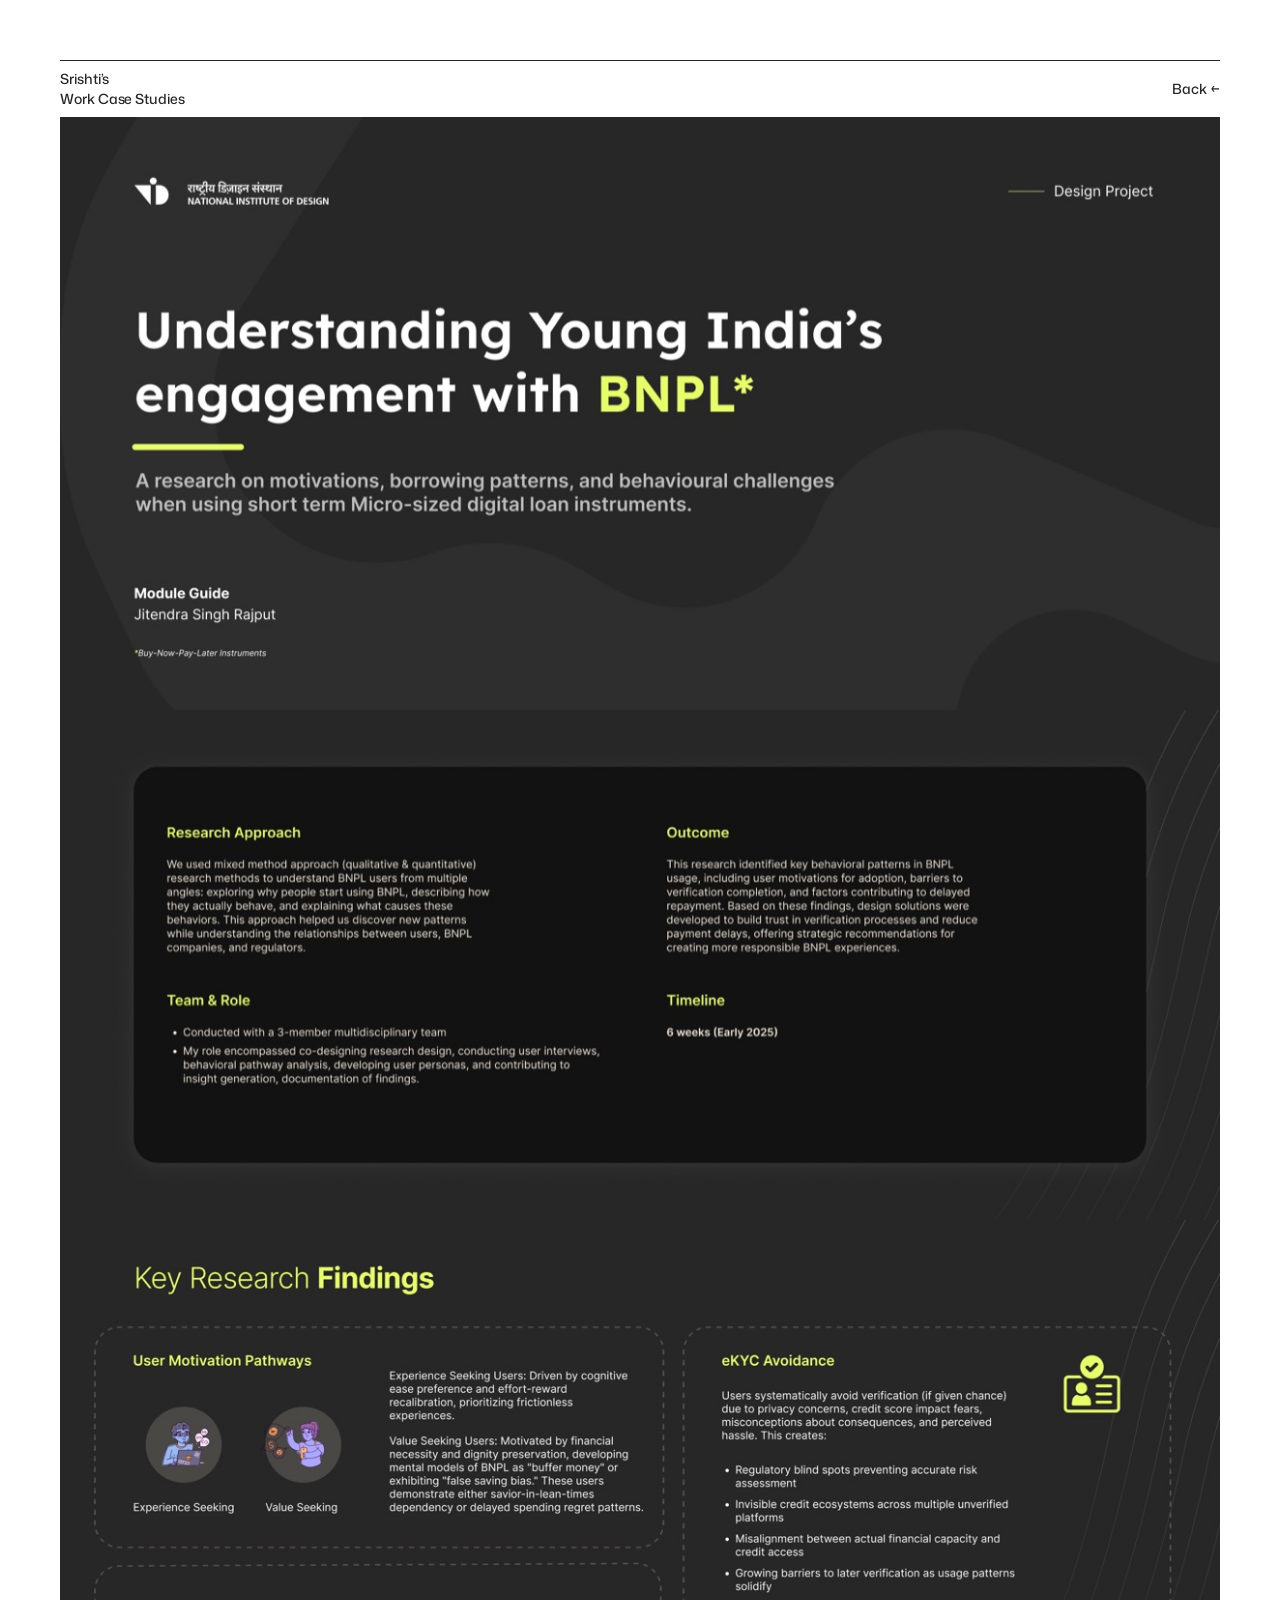
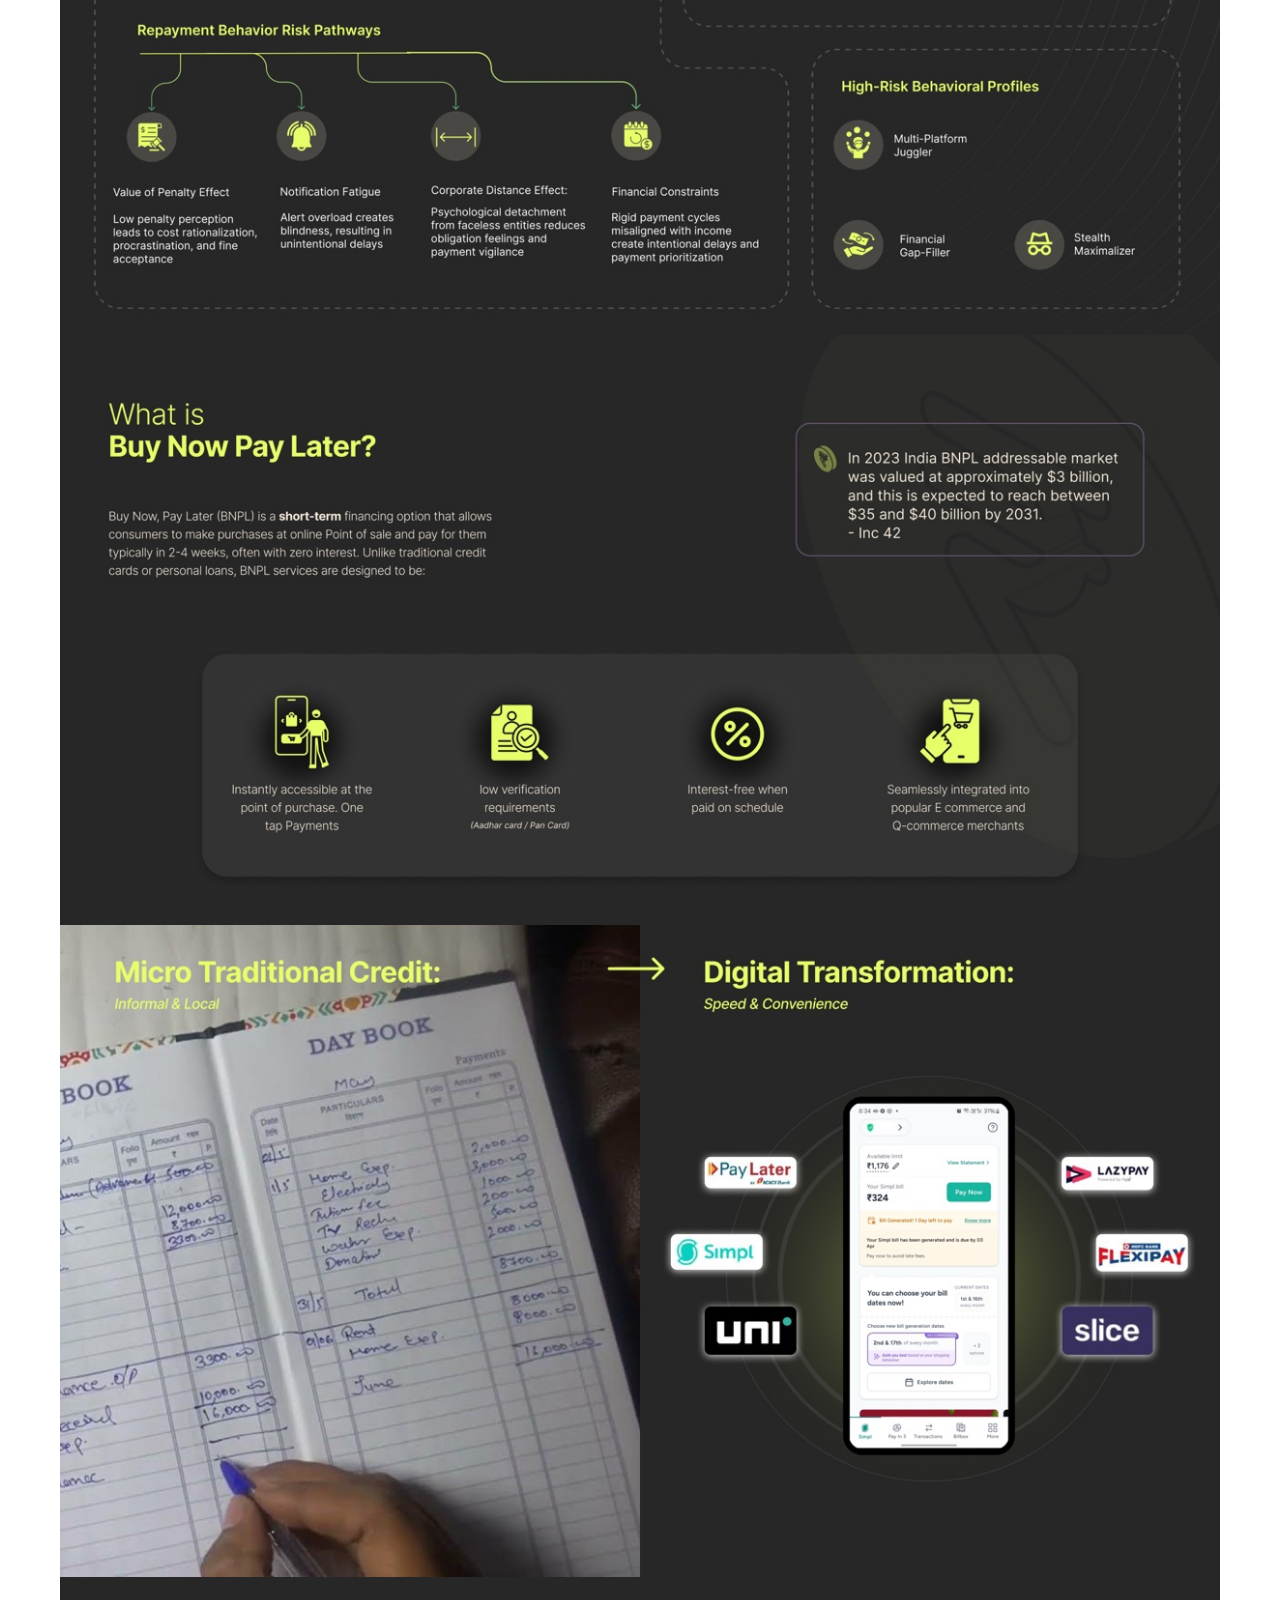
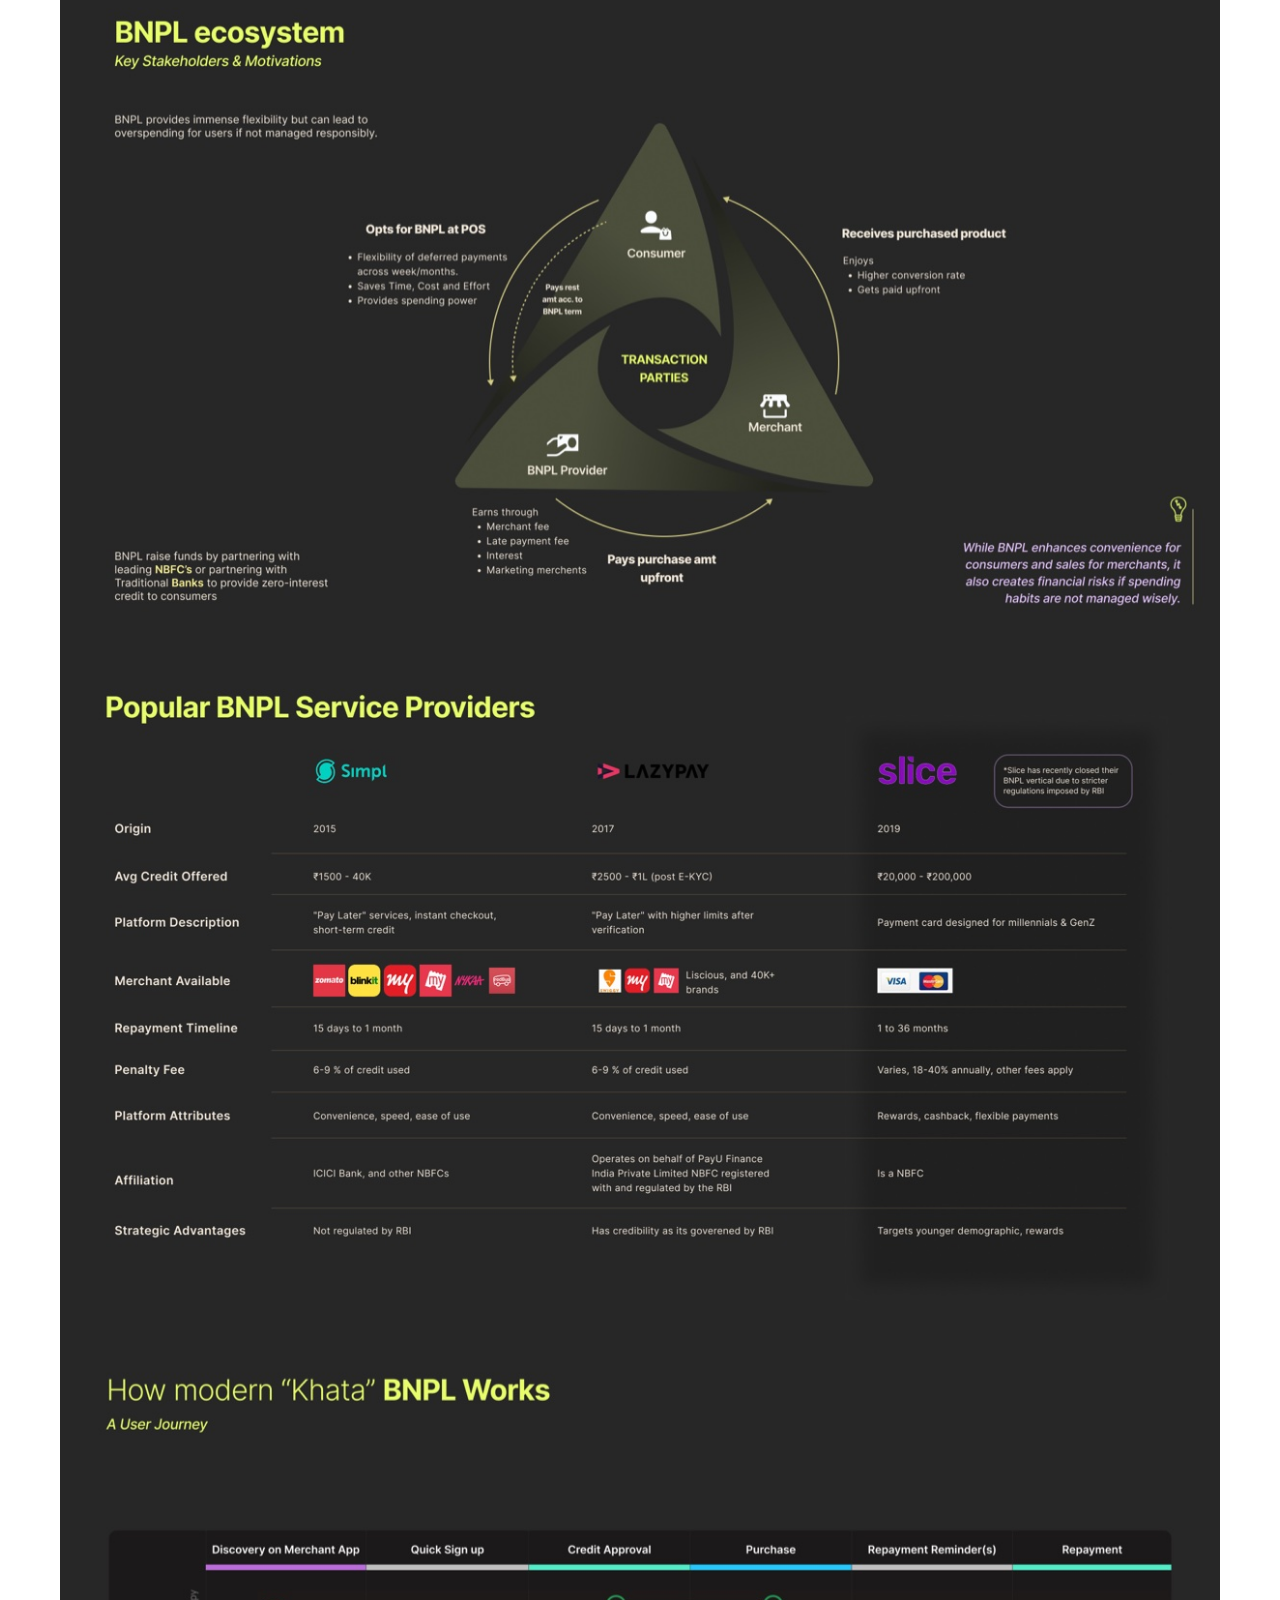
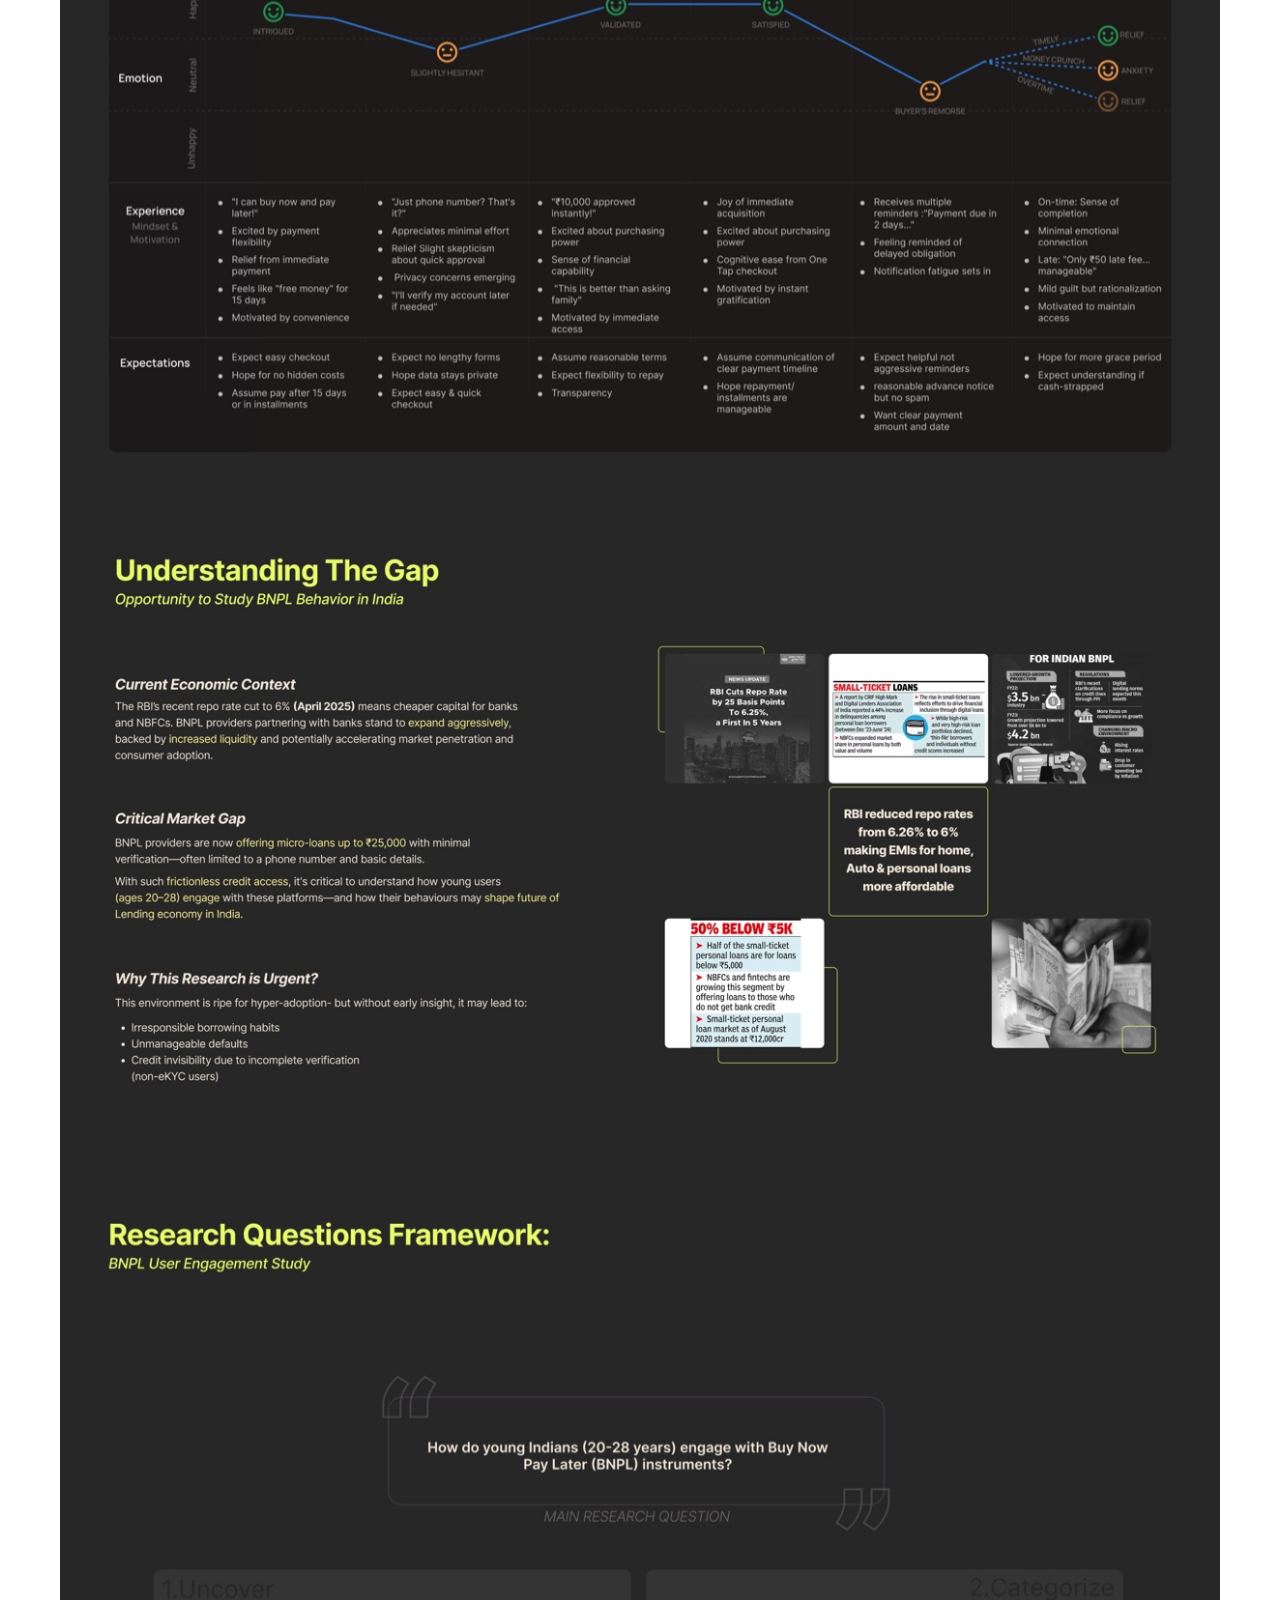
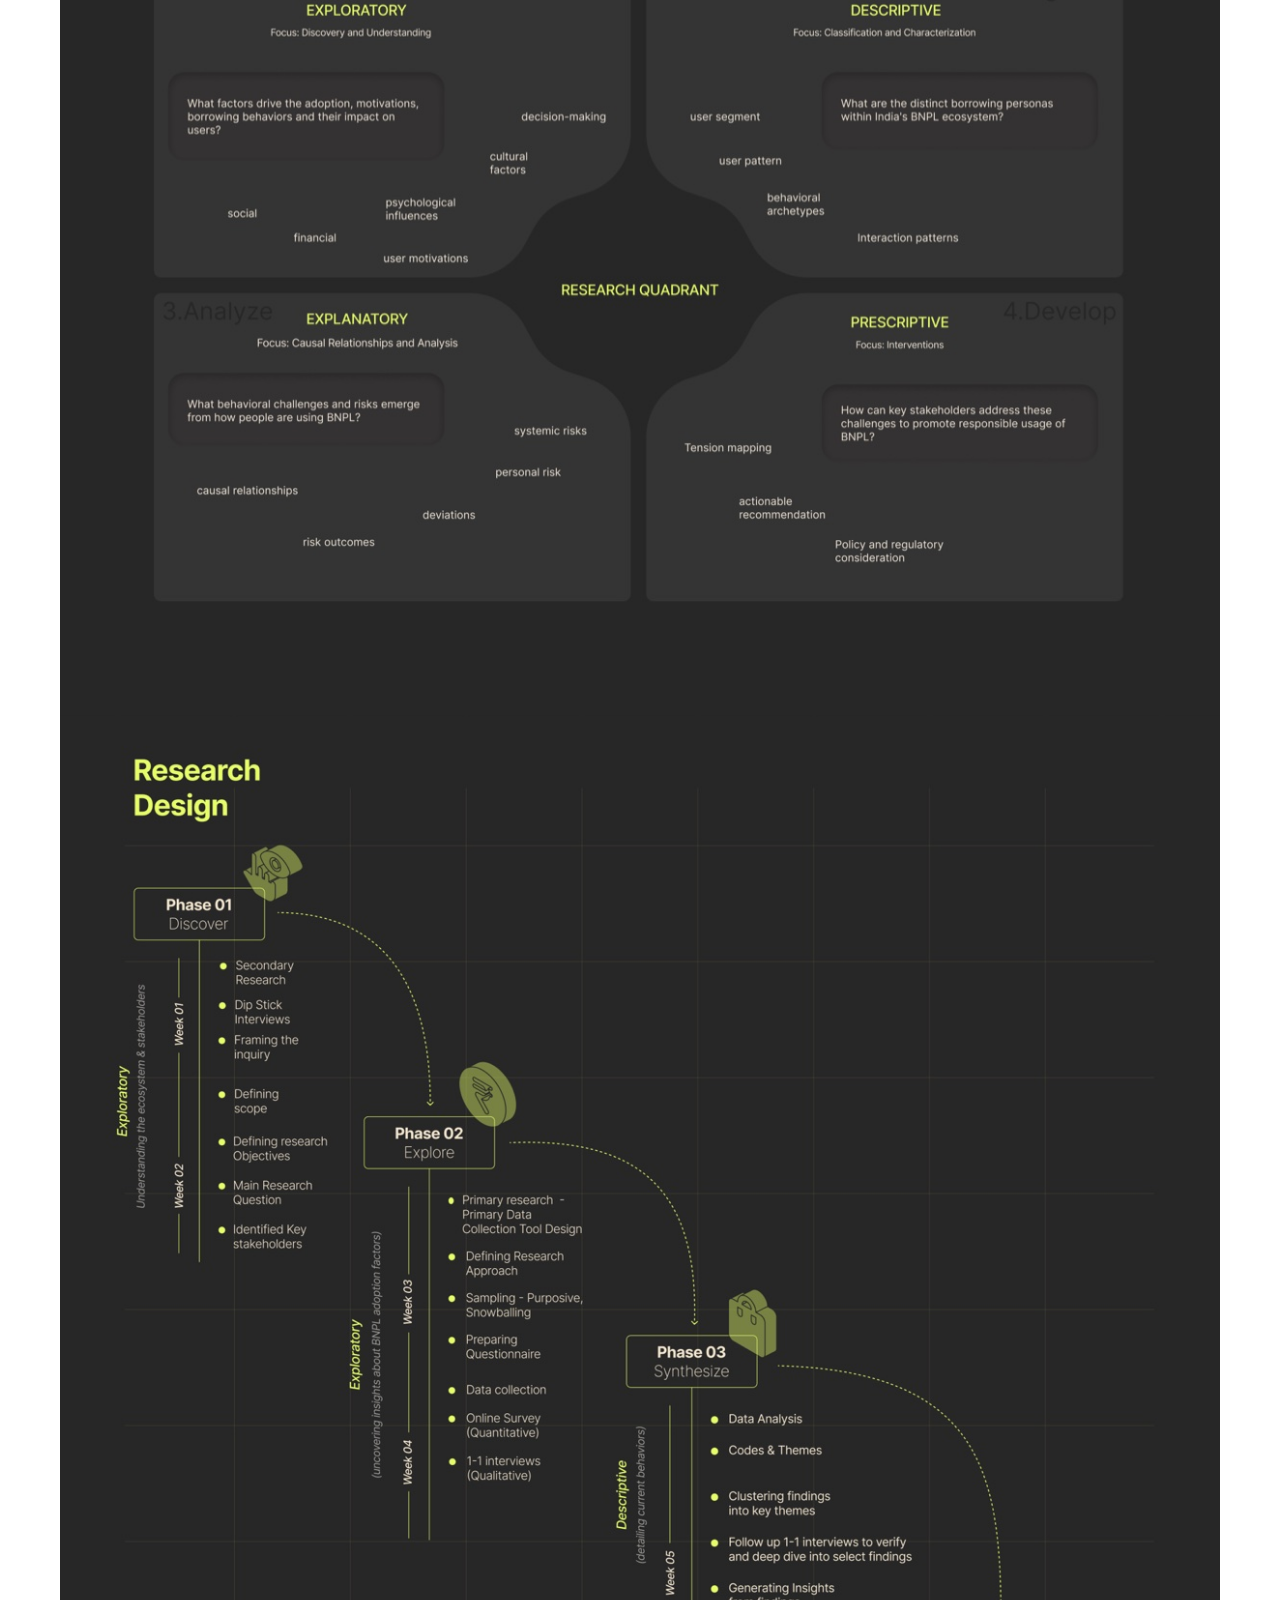
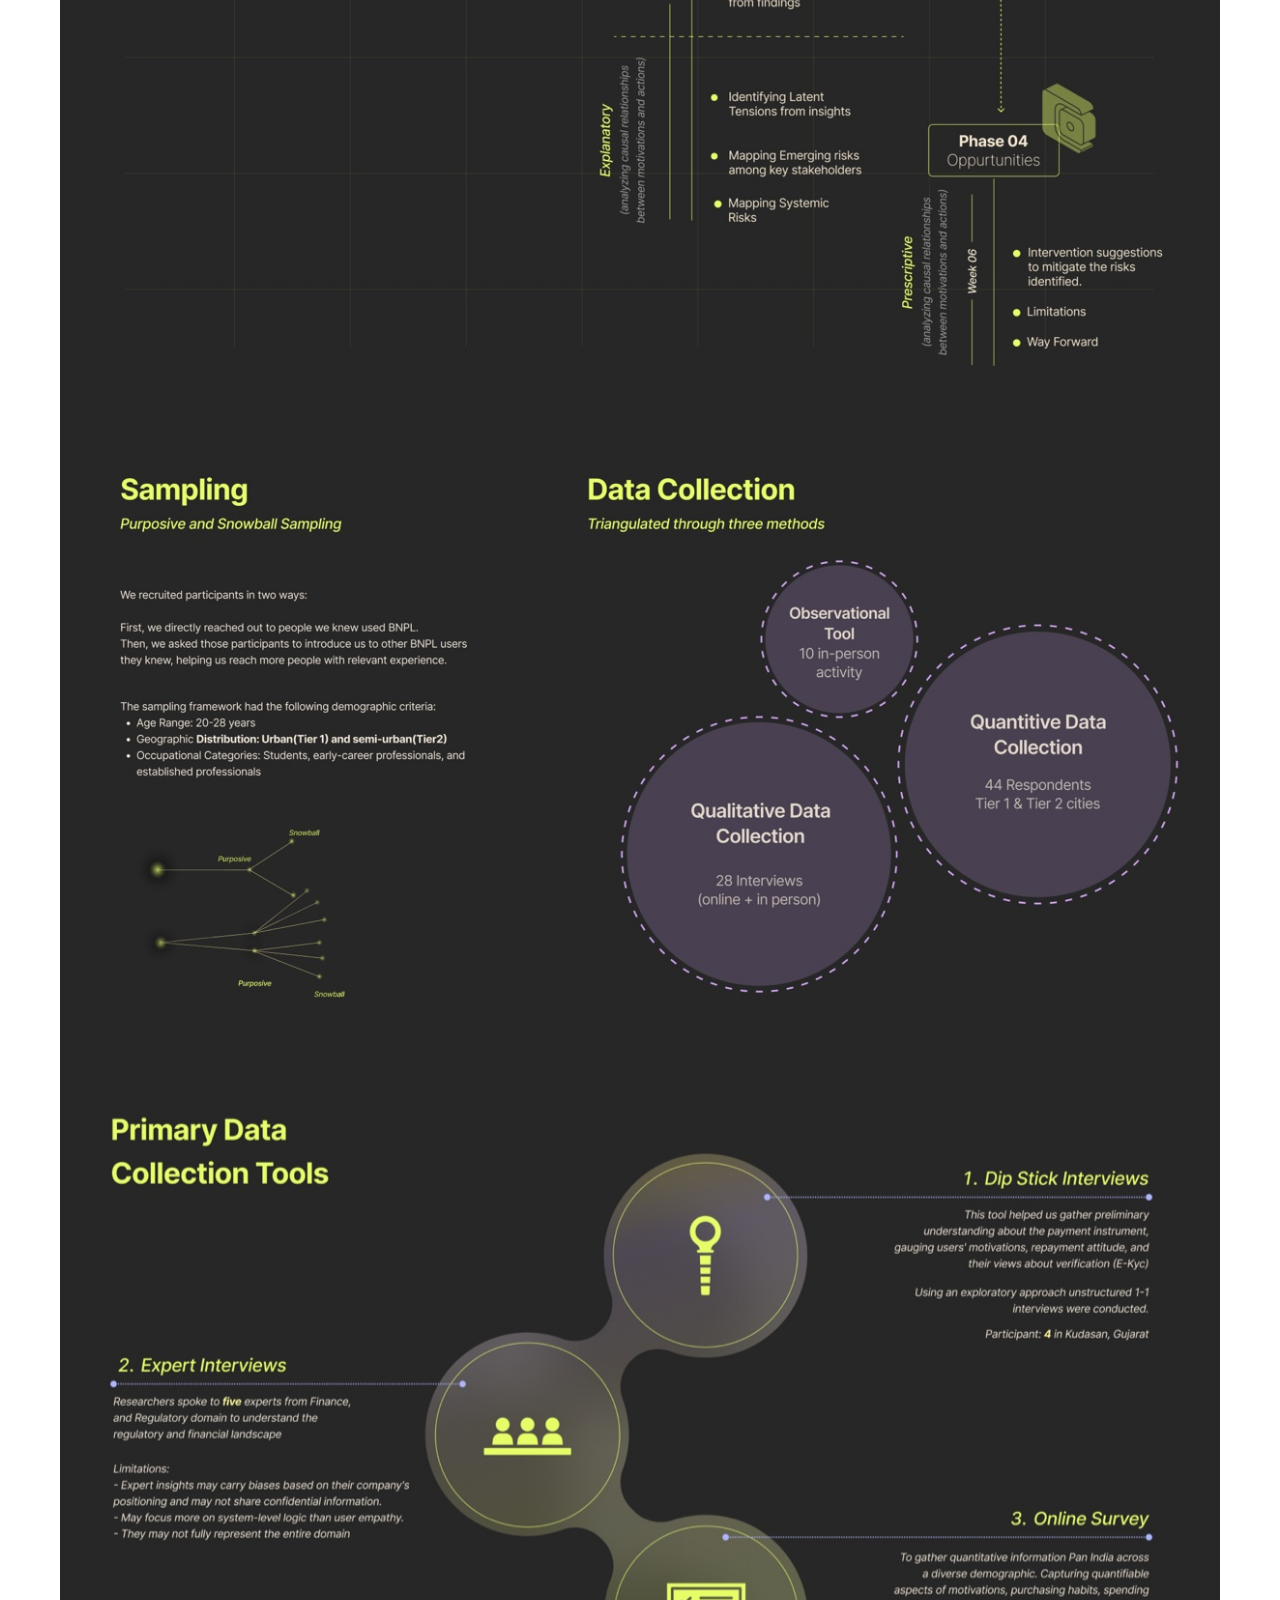
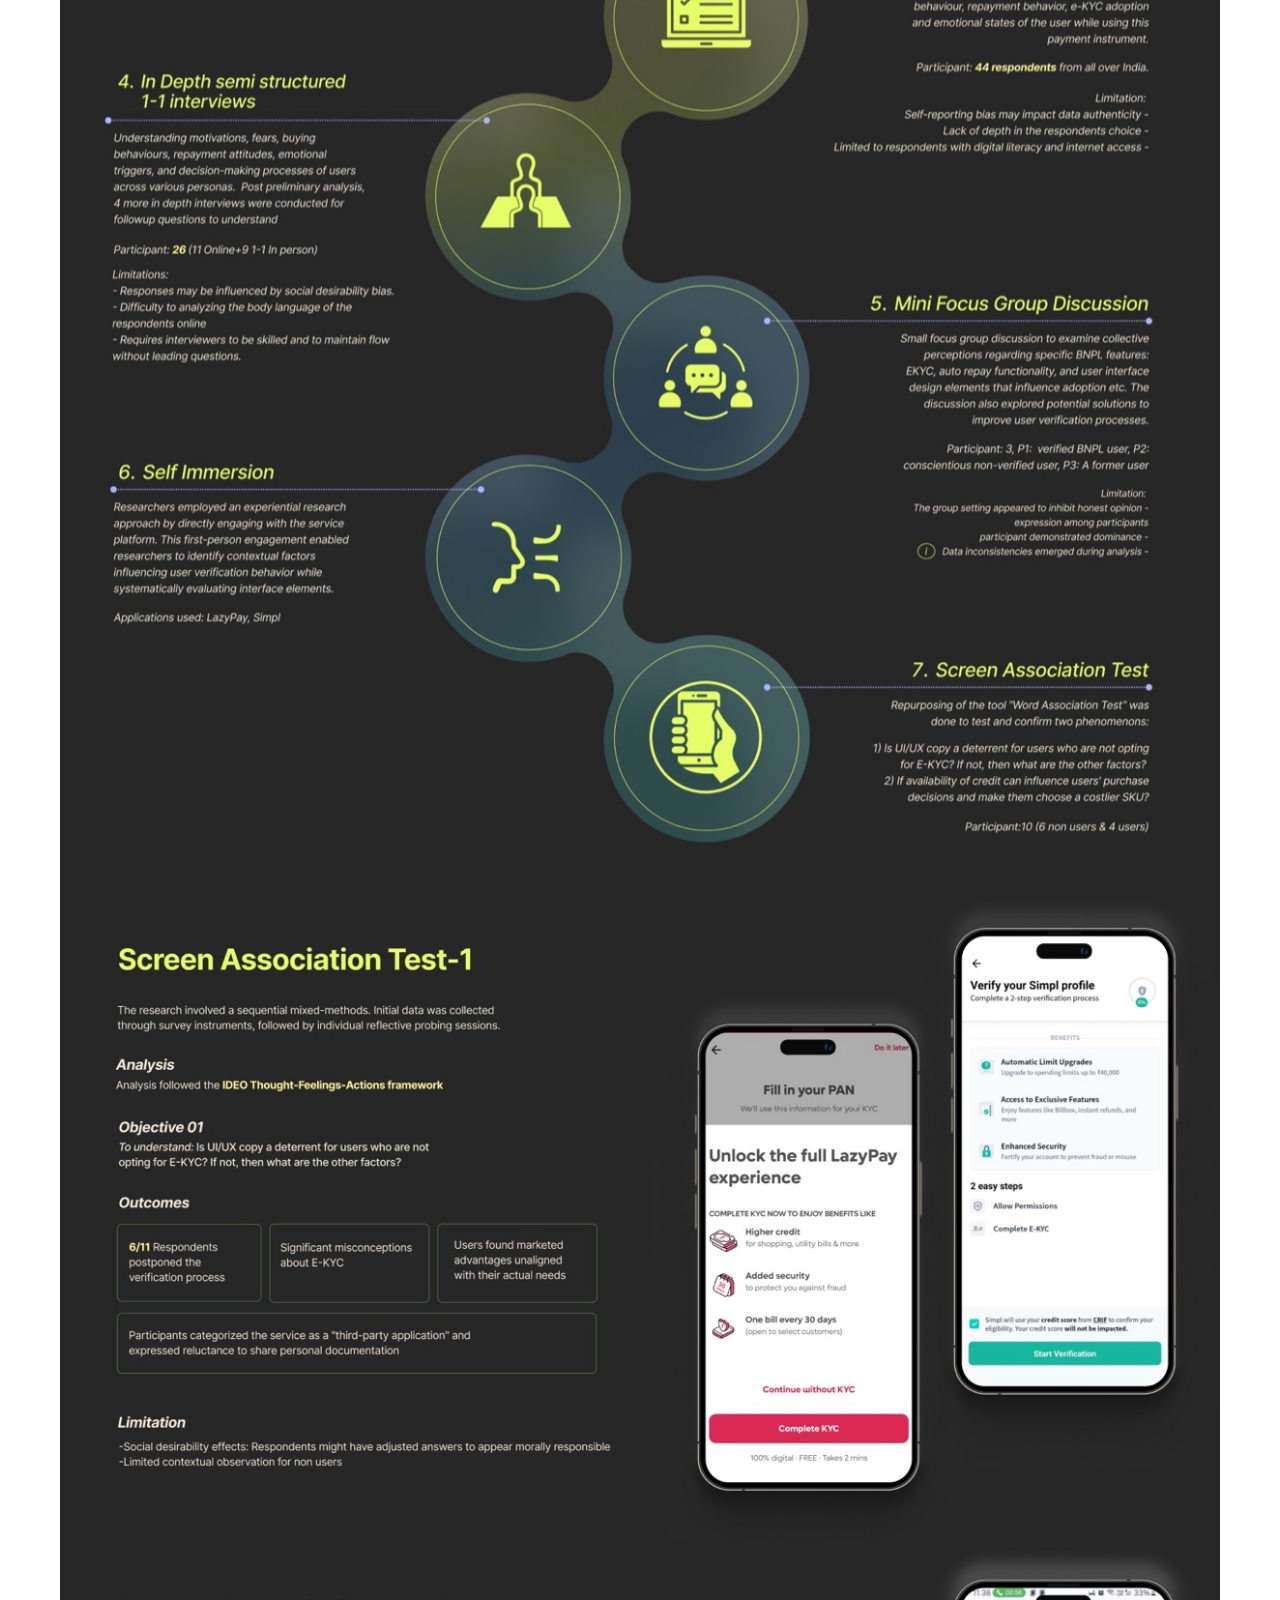
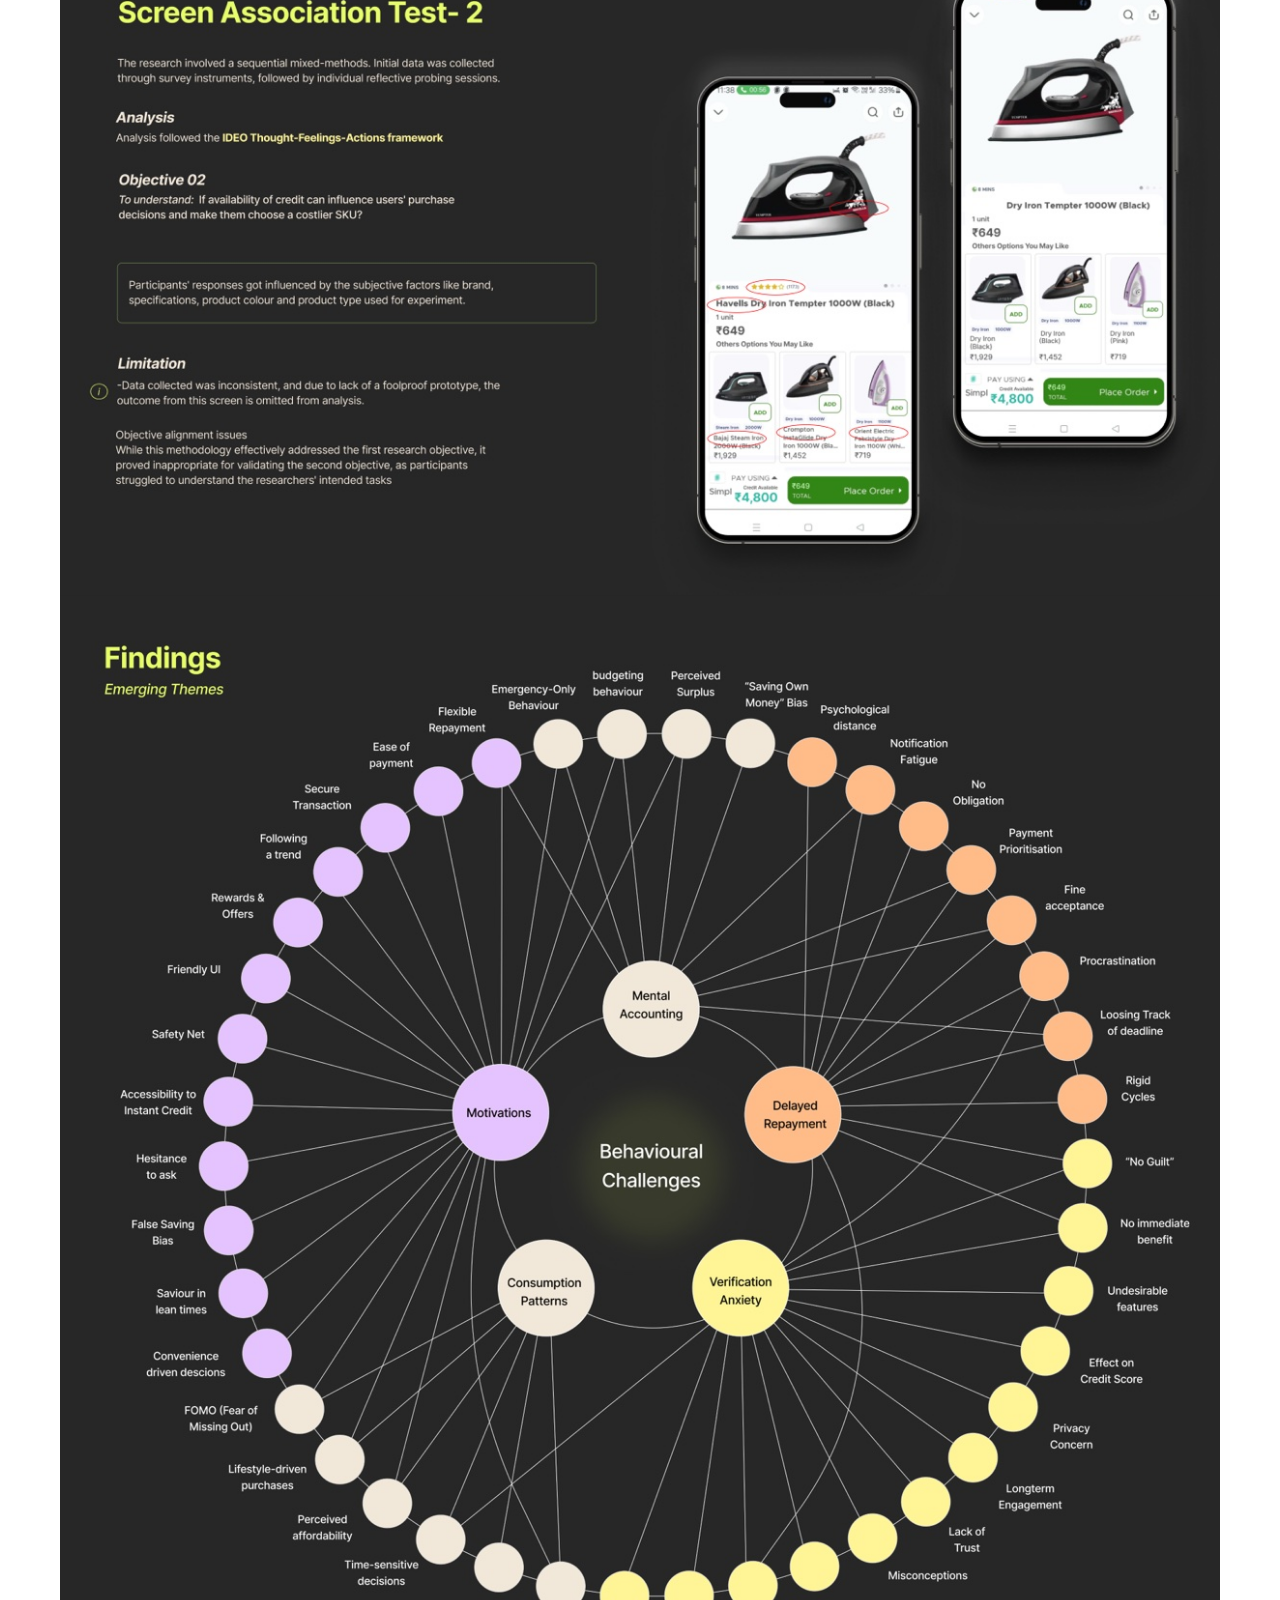
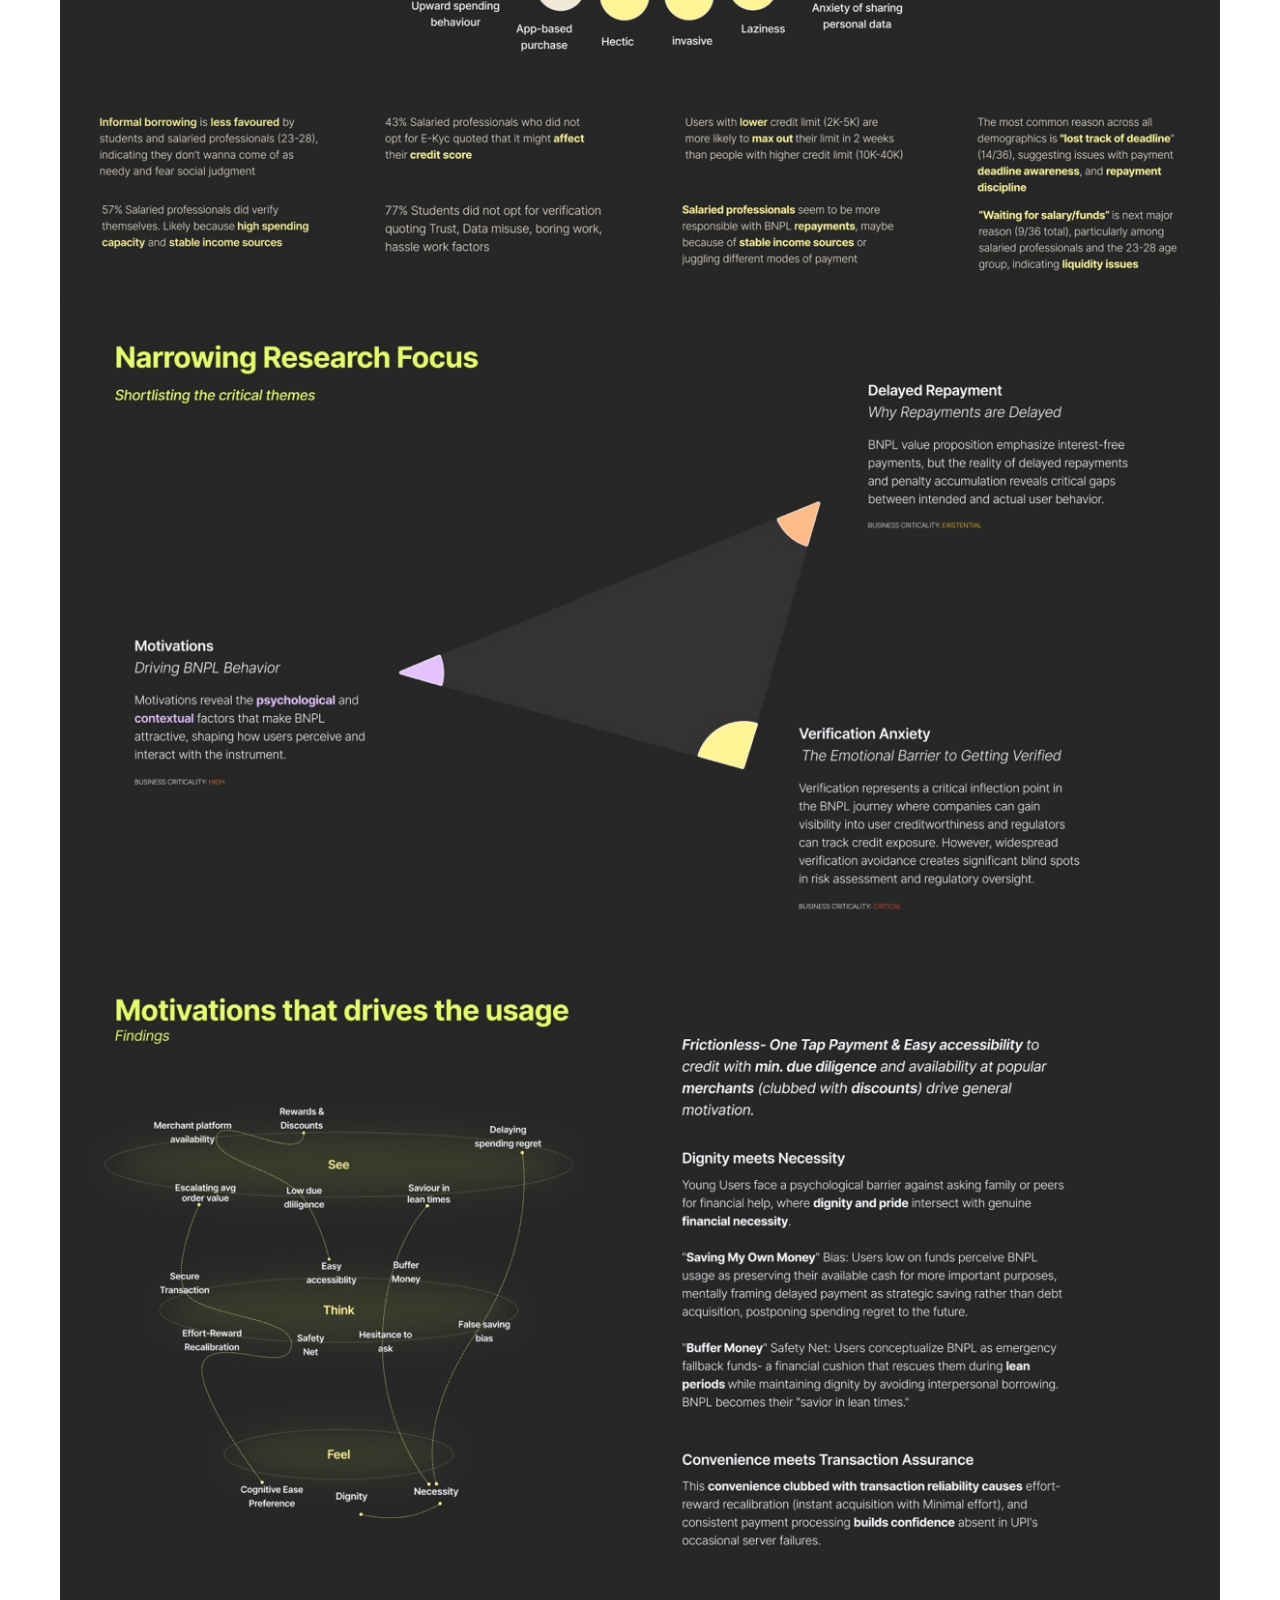
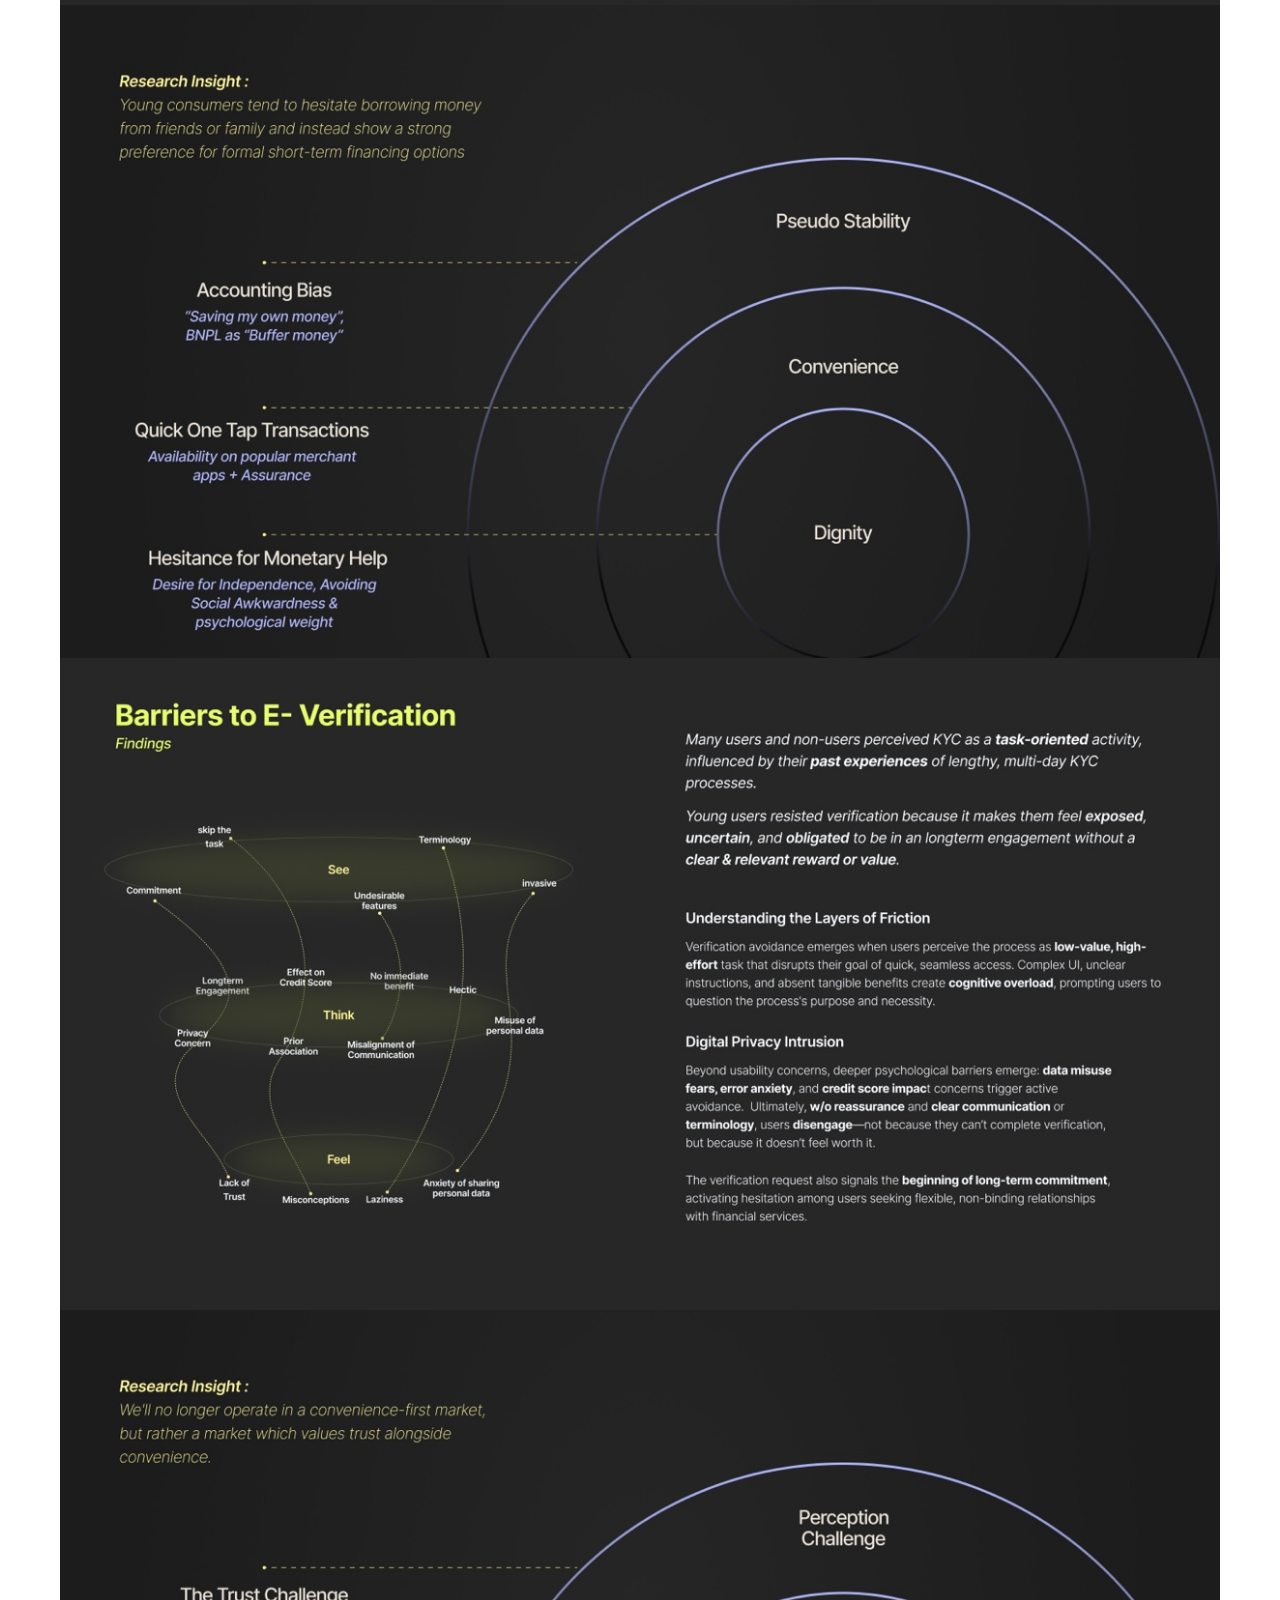
==== commit 9b329738: "Remove the design-suggestion slides from BNPL Behaviour Takes out Potential Design Suggestions, both" ====
--- a/bnpl-behaviour.html
+++ b/bnpl-behaviour.html
@@ -34,37 +34,33 @@
 
     <main class="cs-slides">
       <h1 class="visually-hidden">BNPL Behaviour: Understanding Young India’s Engagement with Buy-Now-Pay-Later</h1>
-      <img src="assets/case-studies/bnpl/01-1200.jpg" srcset="assets/case-studies/bnpl/01-1200.jpg 1200w, assets/case-studies/bnpl/01-2400.jpg 2400w, assets/case-studies/bnpl/01-3200.jpg 3200w, assets/case-studies/bnpl/01.jpg 3840w" sizes="(max-width: 640px) calc(100vw - 40px), calc(100vw - 120px)" width="3840" height="1964" alt="BNPL Behaviour case study, slide 1 of 31" fetchpriority="high" decoding="async">
-      <img src="assets/case-studies/bnpl/02-1200.jpg" srcset="assets/case-studies/bnpl/02-1200.jpg 1200w, assets/case-studies/bnpl/02-2400.jpg 2400w, assets/case-studies/bnpl/02.jpg 2880w" sizes="(max-width: 640px) calc(100vw - 40px), calc(100vw - 120px)" width="2880" height="1269" alt="BNPL Behaviour case study, slide 2 of 31" loading="eager" decoding="async">
-      <img src="assets/case-studies/bnpl/03-1200.jpg" srcset="assets/case-studies/bnpl/03-1200.jpg 1200w, assets/case-studies/bnpl/03-2400.jpg 2400w, assets/case-studies/bnpl/03-3200.jpg 3200w, assets/case-studies/bnpl/03.jpg 3840w" sizes="(max-width: 640px) calc(100vw - 40px), calc(100vw - 120px)" width="3840" height="2368" alt="BNPL Behaviour case study, slide 3 of 31" loading="lazy" decoding="async">
-      <img src="assets/case-studies/bnpl/04-1200.jpg" srcset="assets/case-studies/bnpl/04-1200.jpg 1200w, assets/case-studies/bnpl/04-2400.jpg 2400w, assets/case-studies/bnpl/04-3200.jpg 3200w, assets/case-studies/bnpl/04.jpg 3840w" sizes="(max-width: 640px) calc(100vw - 40px), calc(100vw - 120px)" width="3840" height="1952" alt="BNPL Behaviour case study, slide 4 of 31" loading="lazy" decoding="async">
-      <img src="assets/case-studies/bnpl/05-1200.jpg" srcset="assets/case-studies/bnpl/05-1200.jpg 1200w, assets/case-studies/bnpl/05-2400.jpg 2400w, assets/case-studies/bnpl/05-3200.jpg 3200w, assets/case-studies/bnpl/05.jpg 3840w" sizes="(max-width: 640px) calc(100vw - 40px), calc(100vw - 120px)" width="3840" height="2160" alt="BNPL Behaviour case study, slide 5 of 31" loading="lazy" decoding="async">
-      <img src="assets/case-studies/bnpl/06-1200.jpg" srcset="assets/case-studies/bnpl/06-1200.jpg 1200w, assets/case-studies/bnpl/06-2400.jpg 2400w, assets/case-studies/bnpl/06-3200.jpg 3200w, assets/case-studies/bnpl/06.jpg 3840w" sizes="(max-width: 640px) calc(100vw - 40px), calc(100vw - 120px)" width="3840" height="2254" alt="BNPL Behaviour case study, slide 6 of 31" loading="lazy" decoding="async">
-      <img src="assets/case-studies/bnpl/07-1200.jpg" srcset="assets/case-studies/bnpl/07-1200.jpg 1200w, assets/case-studies/bnpl/07-2400.jpg 2400w, assets/case-studies/bnpl/07-3200.jpg 3200w, assets/case-studies/bnpl/07.jpg 3840w" sizes="(max-width: 640px) calc(100vw - 40px), calc(100vw - 120px)" width="3840" height="2160" alt="BNPL Behaviour case study, slide 7 of 31" loading="lazy" decoding="async">
-      <img src="assets/case-studies/bnpl/08-1200.jpg" srcset="assets/case-studies/bnpl/08-1200.jpg 1200w, assets/case-studies/bnpl/08-2400.jpg 2400w, assets/case-studies/bnpl/08-3200.jpg 3200w, assets/case-studies/bnpl/08.jpg 3840w" sizes="(max-width: 640px) calc(100vw - 40px), calc(100vw - 120px)" width="3840" height="2658" alt="BNPL Behaviour case study, slide 8 of 31" loading="lazy" decoding="async">
-      <img src="assets/case-studies/bnpl/09-1200.jpg" srcset="assets/case-studies/bnpl/09-1200.jpg 1200w, assets/case-studies/bnpl/09-2400.jpg 2400w, assets/case-studies/bnpl/09-3200.jpg 3200w, assets/case-studies/bnpl/09.jpg 3840w" sizes="(max-width: 640px) calc(100vw - 40px), calc(100vw - 120px)" width="3840" height="2160" alt="BNPL Behaviour case study, slide 9 of 31" loading="lazy" decoding="async">
-      <img src="assets/case-studies/bnpl/10-1200.jpg" srcset="assets/case-studies/bnpl/10-1200.jpg 1200w, assets/case-studies/bnpl/10-2400.jpg 2400w, assets/case-studies/bnpl/10-3200.jpg 3200w, assets/case-studies/bnpl/10.jpg 3840w" sizes="(max-width: 640px) calc(100vw - 40px), calc(100vw - 120px)" width="3840" height="3806" alt="BNPL Behaviour case study, slide 10 of 31" loading="lazy" decoding="async">
-      <img src="assets/case-studies/bnpl/11-1200.jpg" srcset="assets/case-studies/bnpl/11-1200.jpg 1200w, assets/case-studies/bnpl/11-2400.jpg 2400w, assets/case-studies/bnpl/11-3200.jpg 3200w, assets/case-studies/bnpl/11.jpg 3641w" sizes="(max-width: 640px) calc(100vw - 40px), calc(100vw - 120px)" width="3641" height="4096" alt="BNPL Behaviour case study, slide 11 of 31" loading="lazy" decoding="async">
-      <img src="assets/case-studies/bnpl/12-1200.jpg" srcset="assets/case-studies/bnpl/12-1200.jpg 1200w, assets/case-studies/bnpl/12-2400.jpg 2400w, assets/case-studies/bnpl/12-3200.jpg 3200w, assets/case-studies/bnpl/12.jpg 3840w" sizes="(max-width: 640px) calc(100vw - 40px), calc(100vw - 120px)" width="3840" height="2160" alt="BNPL Behaviour case study, slide 12 of 31" loading="lazy" decoding="async">
-      <img src="assets/case-studies/bnpl/13-1200.jpg" srcset="assets/case-studies/bnpl/13-1200.jpg 1200w, assets/case-studies/bnpl/13-2400.jpg 2400w, assets/case-studies/bnpl/13.jpg 3349w" sizes="(max-width: 640px) calc(100vw - 40px), calc(100vw - 120px)" width="3349" height="4096" alt="BNPL Behaviour case study, slide 13 of 31" loading="lazy" decoding="async">
-      <img src="assets/case-studies/bnpl/14-1200.jpg" srcset="assets/case-studies/bnpl/14-1200.jpg 1200w, assets/case-studies/bnpl/14-2400.jpg 2400w, assets/case-studies/bnpl/14.jpg 2880w" sizes="(max-width: 640px) calc(100vw - 40px), calc(100vw - 120px)" width="2880" height="1620" alt="BNPL Behaviour case study, slide 14 of 31" loading="lazy" decoding="async">
-      <img src="assets/case-studies/bnpl/15-1200.jpg" srcset="assets/case-studies/bnpl/15-1200.jpg 1200w, assets/case-studies/bnpl/15-2400.jpg 2400w, assets/case-studies/bnpl/15.jpg 2880w" sizes="(max-width: 640px) calc(100vw - 40px), calc(100vw - 120px)" width="2880" height="1620" alt="BNPL Behaviour case study, slide 15 of 31" loading="lazy" decoding="async">
-      <img src="assets/case-studies/bnpl/16-1200.jpg" srcset="assets/case-studies/bnpl/16-1200.jpg 1200w, assets/case-studies/bnpl/16-2400.jpg 2400w, assets/case-studies/bnpl/16-3200.jpg 3200w, assets/case-studies/bnpl/16.jpg 3641w" sizes="(max-width: 640px) calc(100vw - 40px), calc(100vw - 120px)" width="3641" height="4096" alt="BNPL Behaviour case study, slide 16 of 31" loading="lazy" decoding="async">
-      <img src="assets/case-studies/bnpl/17-1200.jpg" srcset="assets/case-studies/bnpl/17-1200.jpg 1200w, assets/case-studies/bnpl/17-2400.jpg 2400w, assets/case-studies/bnpl/17.jpg 2880w" sizes="(max-width: 640px) calc(100vw - 40px), calc(100vw - 120px)" width="2880" height="1620" alt="BNPL Behaviour case study, slide 17 of 31" loading="lazy" decoding="async">
-      <img src="assets/case-studies/bnpl/18-1200.jpg" srcset="assets/case-studies/bnpl/18-1200.jpg 1200w, assets/case-studies/bnpl/18-2400.jpg 2400w, assets/case-studies/bnpl/18.jpg 2880w" sizes="(max-width: 640px) calc(100vw - 40px), calc(100vw - 120px)" width="2880" height="1620" alt="BNPL Behaviour case study, slide 18 of 31" loading="lazy" decoding="async">
-      <img src="assets/case-studies/bnpl/19-1200.jpg" srcset="assets/case-studies/bnpl/19-1200.jpg 1200w, assets/case-studies/bnpl/19-2400.jpg 2400w, assets/case-studies/bnpl/19.jpg 2880w" sizes="(max-width: 640px) calc(100vw - 40px), calc(100vw - 120px)" width="2880" height="1620" alt="BNPL Behaviour case study, slide 19 of 31" loading="lazy" decoding="async">
-      <img src="assets/case-studies/bnpl/20-1200.jpg" srcset="assets/case-studies/bnpl/20-1200.jpg 1200w, assets/case-studies/bnpl/20-2400.jpg 2400w, assets/case-studies/bnpl/20.jpg 2880w" sizes="(max-width: 640px) calc(100vw - 40px), calc(100vw - 120px)" width="2880" height="1620" alt="BNPL Behaviour case study, slide 20 of 31" loading="lazy" decoding="async">
-      <img src="assets/case-studies/bnpl/21-1200.jpg" srcset="assets/case-studies/bnpl/21-1200.jpg 1200w, assets/case-studies/bnpl/21-2400.jpg 2400w, assets/case-studies/bnpl/21.jpg 2880w" sizes="(max-width: 640px) calc(100vw - 40px), calc(100vw - 120px)" width="2880" height="1620" alt="BNPL Behaviour case study, slide 21 of 31" loading="lazy" decoding="async">
-      <img src="assets/case-studies/bnpl/22-1200.jpg" srcset="assets/case-studies/bnpl/22-1200.jpg 1200w, assets/case-studies/bnpl/22-2400.jpg 2400w, assets/case-studies/bnpl/22.jpg 2880w" sizes="(max-width: 640px) calc(100vw - 40px), calc(100vw - 120px)" width="2880" height="1620" alt="BNPL Behaviour case study, slide 22 of 31" loading="lazy" decoding="async">
-      <img src="assets/case-studies/bnpl/23-1200.jpg" srcset="assets/case-studies/bnpl/23-1200.jpg 1200w, assets/case-studies/bnpl/23-2400.jpg 2400w, assets/case-studies/bnpl/23.jpg 2880w" sizes="(max-width: 640px) calc(100vw - 40px), calc(100vw - 120px)" width="2880" height="1620" alt="BNPL Behaviour case study, slide 23 of 31" loading="lazy" decoding="async">
-      <img src="assets/case-studies/bnpl/24-1200.jpg" srcset="assets/case-studies/bnpl/24-1200.jpg 1200w, assets/case-studies/bnpl/24-2400.jpg 2400w, assets/case-studies/bnpl/24.jpg 2880w" sizes="(max-width: 640px) calc(100vw - 40px), calc(100vw - 120px)" width="2880" height="1620" alt="BNPL Behaviour case study, slide 24 of 31" loading="lazy" decoding="async">
-      <img src="assets/case-studies/bnpl/25-1200.jpg" srcset="assets/case-studies/bnpl/25-1200.jpg 1200w, assets/case-studies/bnpl/25-2400.jpg 2400w, assets/case-studies/bnpl/25.jpg 2880w" sizes="(max-width: 640px) calc(100vw - 40px), calc(100vw - 120px)" width="2880" height="2418" alt="BNPL Behaviour case study, slide 25 of 31" loading="lazy" decoding="async">
-      <img src="assets/case-studies/bnpl/26-1200.jpg" srcset="assets/case-studies/bnpl/26-1200.jpg 1200w, assets/case-studies/bnpl/26-2400.jpg 2400w, assets/case-studies/bnpl/26.jpg 2880w" sizes="(max-width: 640px) calc(100vw - 40px), calc(100vw - 120px)" width="2880" height="2268" alt="BNPL Behaviour case study, slide 26 of 31" loading="lazy" decoding="async">
-      <img src="assets/case-studies/bnpl/27-1200.jpg" srcset="assets/case-studies/bnpl/27-1200.jpg 1200w, assets/case-studies/bnpl/27-2400.jpg 2400w, assets/case-studies/bnpl/27.jpg 2880w" sizes="(max-width: 640px) calc(100vw - 40px), calc(100vw - 120px)" width="2880" height="1932" alt="BNPL Behaviour case study, slide 27 of 31" loading="lazy" decoding="async">
-      <img src="assets/case-studies/bnpl/28-1200.jpg" srcset="assets/case-studies/bnpl/28-1200.jpg 1200w, assets/case-studies/bnpl/28-2400.jpg 2400w, assets/case-studies/bnpl/28-3200.jpg 3200w, assets/case-studies/bnpl/28.jpg 3840w" sizes="(max-width: 640px) calc(100vw - 40px), calc(100vw - 120px)" width="3840" height="3318" alt="BNPL Behaviour case study, slide 28 of 31" loading="lazy" decoding="async">
-      <img src="assets/case-studies/bnpl/29-1200.jpg" srcset="assets/case-studies/bnpl/29-1200.jpg 1200w, assets/case-studies/bnpl/29-2400.jpg 2400w, assets/case-studies/bnpl/29-3200.jpg 3200w, assets/case-studies/bnpl/29.jpg 3840w" sizes="(max-width: 640px) calc(100vw - 40px), calc(100vw - 120px)" width="3840" height="2378" alt="BNPL Behaviour case study, slide 29 of 31" loading="lazy" decoding="async">
-      <img src="assets/case-studies/bnpl/30-1200.jpg" srcset="assets/case-studies/bnpl/30-1200.jpg 1200w, assets/case-studies/bnpl/30-2400.jpg 2400w, assets/case-studies/bnpl/30-3200.jpg 3200w, assets/case-studies/bnpl/30.jpg 3840w" sizes="(max-width: 640px) calc(100vw - 40px), calc(100vw - 120px)" width="3840" height="3428" alt="BNPL Behaviour case study, slide 30 of 31" loading="lazy" decoding="async">
-      <img src="assets/case-studies/bnpl/31-1200.jpg" srcset="assets/case-studies/bnpl/31-1200.jpg 1200w, assets/case-studies/bnpl/31-2400.jpg 2400w, assets/case-studies/bnpl/31.jpg 2880w" sizes="(max-width: 640px) calc(100vw - 40px), calc(100vw - 120px)" width="2880" height="1860" alt="BNPL Behaviour case study, slide 31 of 31" loading="lazy" decoding="async">
+      <img src="assets/case-studies/bnpl/01-1200.jpg" srcset="assets/case-studies/bnpl/01-1200.jpg 1200w, assets/case-studies/bnpl/01-2400.jpg 2400w, assets/case-studies/bnpl/01-3200.jpg 3200w, assets/case-studies/bnpl/01.jpg 3840w" sizes="(max-width: 640px) calc(100vw - 40px), calc(100vw - 120px)" width="3840" height="1964" alt="BNPL Behaviour case study, slide 1 of 27" fetchpriority="high" decoding="async">
+      <img src="assets/case-studies/bnpl/02-1200.jpg" srcset="assets/case-studies/bnpl/02-1200.jpg 1200w, assets/case-studies/bnpl/02-2400.jpg 2400w, assets/case-studies/bnpl/02.jpg 2880w" sizes="(max-width: 640px) calc(100vw - 40px), calc(100vw - 120px)" width="2880" height="1269" alt="BNPL Behaviour case study, slide 2 of 27" loading="eager" decoding="async">
+      <img src="assets/case-studies/bnpl/03-1200.jpg" srcset="assets/case-studies/bnpl/03-1200.jpg 1200w, assets/case-studies/bnpl/03-2400.jpg 2400w, assets/case-studies/bnpl/03-3200.jpg 3200w, assets/case-studies/bnpl/03.jpg 3840w" sizes="(max-width: 640px) calc(100vw - 40px), calc(100vw - 120px)" width="3840" height="2368" alt="BNPL Behaviour case study, slide 3 of 27" loading="lazy" decoding="async">
+      <img src="assets/case-studies/bnpl/04-1200.jpg" srcset="assets/case-studies/bnpl/04-1200.jpg 1200w, assets/case-studies/bnpl/04-2400.jpg 2400w, assets/case-studies/bnpl/04-3200.jpg 3200w, assets/case-studies/bnpl/04.jpg 3840w" sizes="(max-width: 640px) calc(100vw - 40px), calc(100vw - 120px)" width="3840" height="1952" alt="BNPL Behaviour case study, slide 4 of 27" loading="lazy" decoding="async">
+      <img src="assets/case-studies/bnpl/05-1200.jpg" srcset="assets/case-studies/bnpl/05-1200.jpg 1200w, assets/case-studies/bnpl/05-2400.jpg 2400w, assets/case-studies/bnpl/05-3200.jpg 3200w, assets/case-studies/bnpl/05.jpg 3840w" sizes="(max-width: 640px) calc(100vw - 40px), calc(100vw - 120px)" width="3840" height="2160" alt="BNPL Behaviour case study, slide 5 of 27" loading="lazy" decoding="async">
+      <img src="assets/case-studies/bnpl/06-1200.jpg" srcset="assets/case-studies/bnpl/06-1200.jpg 1200w, assets/case-studies/bnpl/06-2400.jpg 2400w, assets/case-studies/bnpl/06-3200.jpg 3200w, assets/case-studies/bnpl/06.jpg 3840w" sizes="(max-width: 640px) calc(100vw - 40px), calc(100vw - 120px)" width="3840" height="2254" alt="BNPL Behaviour case study, slide 6 of 27" loading="lazy" decoding="async">
+      <img src="assets/case-studies/bnpl/07-1200.jpg" srcset="assets/case-studies/bnpl/07-1200.jpg 1200w, assets/case-studies/bnpl/07-2400.jpg 2400w, assets/case-studies/bnpl/07-3200.jpg 3200w, assets/case-studies/bnpl/07.jpg 3840w" sizes="(max-width: 640px) calc(100vw - 40px), calc(100vw - 120px)" width="3840" height="2160" alt="BNPL Behaviour case study, slide 7 of 27" loading="lazy" decoding="async">
+      <img src="assets/case-studies/bnpl/08-1200.jpg" srcset="assets/case-studies/bnpl/08-1200.jpg 1200w, assets/case-studies/bnpl/08-2400.jpg 2400w, assets/case-studies/bnpl/08-3200.jpg 3200w, assets/case-studies/bnpl/08.jpg 3840w" sizes="(max-width: 640px) calc(100vw - 40px), calc(100vw - 120px)" width="3840" height="2658" alt="BNPL Behaviour case study, slide 8 of 27" loading="lazy" decoding="async">
+      <img src="assets/case-studies/bnpl/09-1200.jpg" srcset="assets/case-studies/bnpl/09-1200.jpg 1200w, assets/case-studies/bnpl/09-2400.jpg 2400w, assets/case-studies/bnpl/09-3200.jpg 3200w, assets/case-studies/bnpl/09.jpg 3840w" sizes="(max-width: 640px) calc(100vw - 40px), calc(100vw - 120px)" width="3840" height="2160" alt="BNPL Behaviour case study, slide 9 of 27" loading="lazy" decoding="async">
+      <img src="assets/case-studies/bnpl/10-1200.jpg" srcset="assets/case-studies/bnpl/10-1200.jpg 1200w, assets/case-studies/bnpl/10-2400.jpg 2400w, assets/case-studies/bnpl/10-3200.jpg 3200w, assets/case-studies/bnpl/10.jpg 3840w" sizes="(max-width: 640px) calc(100vw - 40px), calc(100vw - 120px)" width="3840" height="3806" alt="BNPL Behaviour case study, slide 10 of 27" loading="lazy" decoding="async">
+      <img src="assets/case-studies/bnpl/11-1200.jpg" srcset="assets/case-studies/bnpl/11-1200.jpg 1200w, assets/case-studies/bnpl/11-2400.jpg 2400w, assets/case-studies/bnpl/11-3200.jpg 3200w, assets/case-studies/bnpl/11.jpg 3641w" sizes="(max-width: 640px) calc(100vw - 40px), calc(100vw - 120px)" width="3641" height="4096" alt="BNPL Behaviour case study, slide 11 of 27" loading="lazy" decoding="async">
+      <img src="assets/case-studies/bnpl/12-1200.jpg" srcset="assets/case-studies/bnpl/12-1200.jpg 1200w, assets/case-studies/bnpl/12-2400.jpg 2400w, assets/case-studies/bnpl/12-3200.jpg 3200w, assets/case-studies/bnpl/12.jpg 3840w" sizes="(max-width: 640px) calc(100vw - 40px), calc(100vw - 120px)" width="3840" height="2160" alt="BNPL Behaviour case study, slide 12 of 27" loading="lazy" decoding="async">
+      <img src="assets/case-studies/bnpl/13-1200.jpg" srcset="assets/case-studies/bnpl/13-1200.jpg 1200w, assets/case-studies/bnpl/13-2400.jpg 2400w, assets/case-studies/bnpl/13.jpg 3349w" sizes="(max-width: 640px) calc(100vw - 40px), calc(100vw - 120px)" width="3349" height="4096" alt="BNPL Behaviour case study, slide 13 of 27" loading="lazy" decoding="async">
+      <img src="assets/case-studies/bnpl/14-1200.jpg" srcset="assets/case-studies/bnpl/14-1200.jpg 1200w, assets/case-studies/bnpl/14-2400.jpg 2400w, assets/case-studies/bnpl/14.jpg 2880w" sizes="(max-width: 640px) calc(100vw - 40px), calc(100vw - 120px)" width="2880" height="1620" alt="BNPL Behaviour case study, slide 14 of 27" loading="lazy" decoding="async">
+      <img src="assets/case-studies/bnpl/15-1200.jpg" srcset="assets/case-studies/bnpl/15-1200.jpg 1200w, assets/case-studies/bnpl/15-2400.jpg 2400w, assets/case-studies/bnpl/15.jpg 2880w" sizes="(max-width: 640px) calc(100vw - 40px), calc(100vw - 120px)" width="2880" height="1620" alt="BNPL Behaviour case study, slide 15 of 27" loading="lazy" decoding="async">
+      <img src="assets/case-studies/bnpl/16-1200.jpg" srcset="assets/case-studies/bnpl/16-1200.jpg 1200w, assets/case-studies/bnpl/16-2400.jpg 2400w, assets/case-studies/bnpl/16-3200.jpg 3200w, assets/case-studies/bnpl/16.jpg 3641w" sizes="(max-width: 640px) calc(100vw - 40px), calc(100vw - 120px)" width="3641" height="4096" alt="BNPL Behaviour case study, slide 16 of 27" loading="lazy" decoding="async">
+      <img src="assets/case-studies/bnpl/17-1200.jpg" srcset="assets/case-studies/bnpl/17-1200.jpg 1200w, assets/case-studies/bnpl/17-2400.jpg 2400w, assets/case-studies/bnpl/17.jpg 2880w" sizes="(max-width: 640px) calc(100vw - 40px), calc(100vw - 120px)" width="2880" height="1620" alt="BNPL Behaviour case study, slide 17 of 27" loading="lazy" decoding="async">
+      <img src="assets/case-studies/bnpl/18-1200.jpg" srcset="assets/case-studies/bnpl/18-1200.jpg 1200w, assets/case-studies/bnpl/18-2400.jpg 2400w, assets/case-studies/bnpl/18.jpg 2880w" sizes="(max-width: 640px) calc(100vw - 40px), calc(100vw - 120px)" width="2880" height="1620" alt="BNPL Behaviour case study, slide 18 of 27" loading="lazy" decoding="async">
+      <img src="assets/case-studies/bnpl/19-1200.jpg" srcset="assets/case-studies/bnpl/19-1200.jpg 1200w, assets/case-studies/bnpl/19-2400.jpg 2400w, assets/case-studies/bnpl/19.jpg 2880w" sizes="(max-width: 640px) calc(100vw - 40px), calc(100vw - 120px)" width="2880" height="1620" alt="BNPL Behaviour case study, slide 19 of 27" loading="lazy" decoding="async">
+      <img src="assets/case-studies/bnpl/20-1200.jpg" srcset="assets/case-studies/bnpl/20-1200.jpg 1200w, assets/case-studies/bnpl/20-2400.jpg 2400w, assets/case-studies/bnpl/20.jpg 2880w" sizes="(max-width: 640px) calc(100vw - 40px), calc(100vw - 120px)" width="2880" height="1620" alt="BNPL Behaviour case study, slide 20 of 27" loading="lazy" decoding="async">
+      <img src="assets/case-studies/bnpl/21-1200.jpg" srcset="assets/case-studies/bnpl/21-1200.jpg 1200w, assets/case-studies/bnpl/21-2400.jpg 2400w, assets/case-studies/bnpl/21.jpg 2880w" sizes="(max-width: 640px) calc(100vw - 40px), calc(100vw - 120px)" width="2880" height="1620" alt="BNPL Behaviour case study, slide 21 of 27" loading="lazy" decoding="async">
+      <img src="assets/case-studies/bnpl/22-1200.jpg" srcset="assets/case-studies/bnpl/22-1200.jpg 1200w, assets/case-studies/bnpl/22-2400.jpg 2400w, assets/case-studies/bnpl/22.jpg 2880w" sizes="(max-width: 640px) calc(100vw - 40px), calc(100vw - 120px)" width="2880" height="1620" alt="BNPL Behaviour case study, slide 22 of 27" loading="lazy" decoding="async">
+      <img src="assets/case-studies/bnpl/23-1200.jpg" srcset="assets/case-studies/bnpl/23-1200.jpg 1200w, assets/case-studies/bnpl/23-2400.jpg 2400w, assets/case-studies/bnpl/23.jpg 2880w" sizes="(max-width: 640px) calc(100vw - 40px), calc(100vw - 120px)" width="2880" height="1620" alt="BNPL Behaviour case study, slide 23 of 27" loading="lazy" decoding="async">
+      <img src="assets/case-studies/bnpl/24-1200.jpg" srcset="assets/case-studies/bnpl/24-1200.jpg 1200w, assets/case-studies/bnpl/24-2400.jpg 2400w, assets/case-studies/bnpl/24.jpg 2880w" sizes="(max-width: 640px) calc(100vw - 40px), calc(100vw - 120px)" width="2880" height="1620" alt="BNPL Behaviour case study, slide 24 of 27" loading="lazy" decoding="async">
+      <img src="assets/case-studies/bnpl/25-1200.jpg" srcset="assets/case-studies/bnpl/25-1200.jpg 1200w, assets/case-studies/bnpl/25-2400.jpg 2400w, assets/case-studies/bnpl/25.jpg 2880w" sizes="(max-width: 640px) calc(100vw - 40px), calc(100vw - 120px)" width="2880" height="2418" alt="BNPL Behaviour case study, slide 25 of 27" loading="lazy" decoding="async">
+      <img src="assets/case-studies/bnpl/26-1200.jpg" srcset="assets/case-studies/bnpl/26-1200.jpg 1200w, assets/case-studies/bnpl/26-2400.jpg 2400w, assets/case-studies/bnpl/26.jpg 2880w" sizes="(max-width: 640px) calc(100vw - 40px), calc(100vw - 120px)" width="2880" height="2268" alt="BNPL Behaviour case study, slide 26 of 27" loading="lazy" decoding="async">
+      <img src="assets/case-studies/bnpl/31-1200.jpg" srcset="assets/case-studies/bnpl/31-1200.jpg 1200w, assets/case-studies/bnpl/31-2400.jpg 2400w, assets/case-studies/bnpl/31.jpg 2880w" sizes="(max-width: 640px) calc(100vw - 40px), calc(100vw - 120px)" width="2880" height="1860" alt="BNPL Behaviour case study, slide 27 of 27" loading="lazy" decoding="async">
     </main>
 
     <footer class="site-footer cs-footer">
--- a/styles.css
+++ b/styles.css
@@ -18,8 +18,10 @@
 
   --text-sm: 14px;
   --text-md: 24px;
-  --leading-tight: 0.94;
-  --leading-list: 18.1px;   /* 14px rows in the design sit 18.1px apart */
+  /* Line heights on a 4px rhythm, opened up for Mona Sans's tall lowercase */
+  --leading-body: 20px;      /* 14px text, 1.43 */
+  --leading-heading: 28px;   /* 24px text, 1.17 */
+  --leading-display: 0.94;   /* the hero heading only */
   --tracking-sm: -0.07px;
   --tracking-body: -0.14px;
   --tracking-md: -0.12px;   /* -0.5%, as in Figma */
@@ -103,41 +105,41 @@
   grid-template-columns: var(--grid-columns);
   align-items: start;
   min-height: 106px;
-  padding-bottom: 5px;
+  padding-bottom: 4.5px;
 }
 
 /* The first line of every column sits on one baseline, 16.5px down, level with
    "Srishti" as in Figma; the margins below line each column up to it. */
 .site-header__repo {
-  margin-top: 5px;
-  line-height: 0.96;
+  margin-top: 1.5px;
+  line-height: var(--leading-body);
 }
 
 .site-header__identity {
-  margin-top: -4.5px;
+  margin-top: -6.5px;
   font-size: var(--text-md);
-  line-height: 24px;
+  line-height: var(--leading-heading);
   letter-spacing: var(--tracking-md);
   white-space: nowrap;   /* one line each, even where the column is narrower than the role */
 }
 
 .site-header__role {
-  margin-top: 24px;
+  margin-top: 24px;   /* with the blank line in the status column, "Research…" sits level with "Bachelors…" */
 }
 
 .site-header__status,
 .site-header__links {
-  margin-top: 2.5px;
-  line-height: var(--leading-list);
+  margin-top: 1.5px;
+  line-height: var(--leading-body);
 }
 
 .site-header__current {
   color: var(--color-sage);
-  font-weight: 600;   /* SemiBold is the one emphasis weight; all other text is Regular, as on the Cargo reference */
+  font-weight: 700;   /* Bold is the one emphasis weight; all other text is Regular, as on the Cargo reference */
 }
 
 .site-header__education {
-  margin-top: var(--leading-list);
+  margin-top: var(--leading-body);   /* one blank line */
 }
 
 .site-header__links {
@@ -180,7 +182,7 @@
   font-size: clamp(46px, 9.375vw, 120px);   /* for browsers without container or small-viewport units */
   font-size: max(36px, min(var(--hero-fit) / 5.32, (100svh - var(--frame-used) - var(--hero-gap)) / 3.75));
   font-weight: 400;
-  line-height: var(--leading-tight);
+  line-height: var(--leading-display);
   letter-spacing: -0.05em;
 }
 
@@ -218,19 +220,18 @@
   grid-template-columns: var(--grid-columns);
   align-items: start;
   min-height: 110px;
-  padding-top: 12.9px;   /* 16px of clear space between the divider and the capitals, as on the Cargo reference */
+  padding-top: 10.4px;   /* 16px of clear space between the divider and the capitals, as on the Cargo reference */
   border-top: 2px solid var(--color-ink);
 }
 
 .project__codename {
   font-size: var(--text-md);
-  line-height: var(--leading-tight);   /* same as the title, so the two share a baseline */
+  line-height: var(--leading-heading);   /* same as the title, so the two share a baseline */
   letter-spacing: var(--tracking-md);
 }
 
 .project__kind {
-  margin-top: 2px;
-  line-height: 18px;
+  line-height: var(--leading-body);   /* one body line under the name */
 }
 
 .project__title {
@@ -238,18 +239,18 @@
   color: var(--color-muted);
   font-size: var(--text-md);
   font-weight: 400;
-  line-height: var(--leading-tight);
+  line-height: var(--leading-heading);
   letter-spacing: var(--tracking-md);
 }
 
 .project__meta {
-  margin-top: -0.8px;   /* capitals start level with the name's and title's */
-  line-height: var(--leading-list);
+  margin-top: 0.7px;   /* capitals start level with the name's and title's */
+  line-height: var(--leading-body);
 }
 
 .project__status {
   color: var(--color-sage);   /* the same "current" green, and weight, as the header's role */
-  font-weight: 600;
+  font-weight: 700;
 }
 
 /* On the shared grid: the text sits in the first column and the thumbnail runs from
@@ -277,13 +278,13 @@
   gap: var(--space-related);
   width: 278px;
   max-width: 100%;
-  line-height: var(--leading-tight);
+  line-height: var(--leading-body);
   letter-spacing: var(--tracking-body);
 }
 
 .project__lede {
   font-size: var(--text-sm);
-  font-weight: 600;
+  font-weight: 700;
 }
 
 /* Typewriter (typewriter.js): untyped letters keep their space, so nothing reflows. */
@@ -335,7 +336,7 @@
   font-family: var(--font-ui);
   font-size: var(--text-sm);
   font-weight: 500;
-  line-height: 1.45;
+  line-height: var(--leading-body);
   letter-spacing: var(--tracking-sm);
   white-space: nowrap;
   transition: transform 200ms ease-out;
@@ -399,13 +400,23 @@
   display: grid;
   grid-template-columns: var(--grid-columns);
   align-items: start;
-  padding-top: 12.1px;   /* 16px of clear space under the line, as in the project headers */
+  padding-top: 11.1px;   /* 16px of clear space under the line, as in the project headers */
   border-top: 2px solid var(--color-ink);
-  line-height: var(--leading-list);
+  line-height: var(--leading-body);
 }
 
 /* The sign-off leads into the Resume link, in the details column ("Currently:", project details) */
 .site-footer__tagline { grid-column: 3; }
+
+/* A copy of the hero photo, shown in the mobile layout */
+.site-footer__photo {
+  display: none;
+  width: 156.061px;
+  height: 139.483px;
+  border-radius: var(--radius-media);
+  object-fit: cover;
+  transform: scaleX(-1);   /* mirrored, as in the hero */
+}
 
 .site-footer__link {
   grid-column: 4;
@@ -431,7 +442,7 @@
   min-height: 57px;
   border-top: 1px solid var(--color-ink);
   font-weight: 500;
-  line-height: var(--leading-list);
+  line-height: var(--leading-body);
 }
 
 .cs-header__back {
@@ -493,114 +504,61 @@
   font-size: calc(10.875 * var(--u));
 }
 
-/* ---------- Tablet ---------- */
-
-@media (max-width: 1023px) {
-  /* Three equal columns: titles and the name block start a third of the way in,
-     and the details sit beneath them in the same column */
+/* ---------- Mobile layout ----------
+   As on the Cargo reference, the site has two layouts and the screen's shape picks
+   between them: the column grid above on landscape screens at least 1024px wide, and
+   this one on portrait screens (4:5 or taller) and anything narrower. Text keeps its
+   14px and 24px sizes in both. */
+
+@media (max-width: 1023px), (max-aspect-ratio: 4/5) {
   :root {
-    --grid-columns: repeat(3, minmax(0, 1fr));
-  }
-
+    --page-padding: clamp(20px, 5vw, 48px);
+  }
+
+  /* Two columns, as in the Cargo reference's phone layout: the site name and links on
+     the left, the name block and status on the right. On phones "Case Study / Repo"
+     takes two lines, leaving the name block room for "Strategic Designer". */
   .site-header {
+    grid-template-columns: minmax(6.2em, 0.4fr) minmax(0, 1fr);
+    grid-template-rows: auto 1fr auto;
     grid-template-areas:
-      "repo identity links"
-      ".    status   status";
-    row-gap: 32px;
+      "repo  identity"
+      "links identity"
+      ".     status";
+    column-gap: 24px;
+    row-gap: 20px;
   }
 
   .site-header__repo { grid-area: repo; }
-  .site-header__identity { grid-area: identity; }
   .site-header__status { grid-area: status; }
-  .site-header__links { grid-area: links; }
-
-  .project__header {
-    grid-template-areas:
-      "name title title"
-      "name meta  meta";
-    row-gap: 12px;
-    min-height: 0;
-    padding-bottom: 32px;
-  }
-
-  .project__name { grid-area: name; }
-  .project__title { grid-area: title; }
-  .project__meta { grid-area: meta; }
-
-  .project__body {
-    grid-template-columns: minmax(0, 1fr);
-    row-gap: 32px;
-  }
-
-  .project__content,
-  .project__media { grid-column: auto; }   /* stacked, full width */
-
-  .project__content { padding-right: 0; }
-
-  .project__text {
-    width: 36rem;
-  }
-
-  .site-footer__tagline { grid-column: 2; }   /* the details column on tablets */
-  .site-footer__link { grid-column: 3; }
-
-  /* As on Cargo's narrow layout, the heading runs as wide as it can: the full
-     width, less the photo beside it */
+
+  .site-header__identity {
+    grid-area: identity;
+    white-space: normal;
+  }
+
+  /* always "Research+ / Strategy+Design", so the header keeps one height */
+  .site-header__identity p:last-child {
+    max-width: 8.2em;
+  }
+
+  .site-header__links {
+    grid-area: links;
+    justify-self: start;
+    align-items: flex-start;
+    text-align: left;
+  }
+
+  /* The heading runs the full width at the foot of the first screen; the photo moves
+     to the footer, beside the sign-off */
   .hero {
-    --hero-fit: calc(100cqw - 180px);   /* the photo and a 24px gap */
-    --frame-used: 343px;                /* the header wraps to two rows, 222.5px */
-  }
-}
-
-/* Narrow tablets: "Research+Strategy+Design" would run into the links, so the
-   links move under "Case Study Repo" and the name block spans both right columns */
-@media (min-width: 641px) and (max-width: 700px) {
-  .site-header {
-    grid-template-areas:
-      "repo  identity identity"
-      "links status   status";
-  }
-
-  .site-header__links { justify-self: start; }
-}
-
-/* ---------- Phone ---------- */
-
-@media (max-width: 640px) {
-  :root {
-    --page-padding: 20px;   /* 60px would leave a 255px column on a 375px phone */
-  }
-
-  /* The heading runs the full width, so the photo moves into the open space
-     above it, still on the right */
-  .hero {
-    --hero-gap: 40px;
+    --hero-gap: 20px;
     --hero-fit: 100cqw;
-    --frame-used: 490px;   /* the header stacks to 285.2px; the photo and its gap take 164px */
-    flex-direction: column;
-    justify-content: flex-end;
-    align-items: flex-start;
+    --frame-used: calc(2 * var(--page-padding) + 255.5px);   /* the page padding and the two-column header */
   }
 
   .hero__photo {
-    order: -1;
-    align-self: flex-end;
-    margin: 0 0 24px;
-  }
-
-  .site-header {
-    grid-template-columns: minmax(0, 1fr) minmax(0, 1fr);
-    grid-template-areas:
-      "repo links"
-      "identity identity"
-      "status status";
-    row-gap: 28px;
-  }
-
-  /* "Research+Strategy+Design" is 12.7em wide: on the narrowest phones the name block
-     scales down so it still fits on one line */
-  .site-header__identity {
-    font-size: min(var(--text-md), (100vw - 40px) / 12.7);
+    display: none;
   }
 
   .project__header {
@@ -609,16 +567,32 @@
       "name"
       "title"
       "meta";
+    row-gap: 12px;
+    min-height: 0;
     padding-bottom: 28px;
   }
 
+  .project__name { grid-area: name; }
+  .project__meta { grid-area: meta; }
+
   .project__title {
+    grid-area: title;
     margin-top: 8px;
   }
 
   .project__body {
+    grid-template-columns: minmax(0, 1fr);
+    row-gap: 28px;
     padding-bottom: 40px;
-    row-gap: 28px;
+  }
+
+  .project__content,
+  .project__media { grid-column: auto; }   /* stacked, full width */
+
+  .project__content { padding-right: 0; }
+
+  .project__text {
+    width: 36rem;
   }
 
   .button {
@@ -626,15 +600,38 @@
     max-width: 320px;
   }
 
+  /* The sign-off, the Resume link and, after a blank line, the copyright, beside the photo */
   .site-footer {
-    grid-template-columns: minmax(0, 1fr);
+    grid-template-columns: minmax(0, 1fr) auto;
+    grid-template-rows: auto auto 1fr;
+    grid-template-areas:
+      "tagline photo"
+      "link    photo"
+      "copy    photo";
+    column-gap: 24px;
     row-gap: 4px;
   }
 
-  .site-footer__tagline { grid-column: auto; }
+  .site-footer > p:first-child {
+    grid-area: copy;
+    margin-top: 16px;
+  }
+
+  .site-footer__tagline { grid-area: tagline; }
 
   .site-footer__link {
-    grid-column: auto;
+    grid-area: link;
     justify-self: start;
   }
-}
+
+  .site-footer__photo {
+    display: block;
+    grid-area: photo;
+    margin-top: 4.8px;   /* its top level with the capitals, 16px under the line */
+    /* a little smaller on the narrowest phones, so "© 2026 All Rights Reserved" (13em)
+       stays on one line beside it */
+    width: min(156.061px, 100vw - 2 * var(--page-padding) - 24px - 13em);
+    height: auto;
+    aspect-ratio: 156.061 / 139.483;
+  }
+}
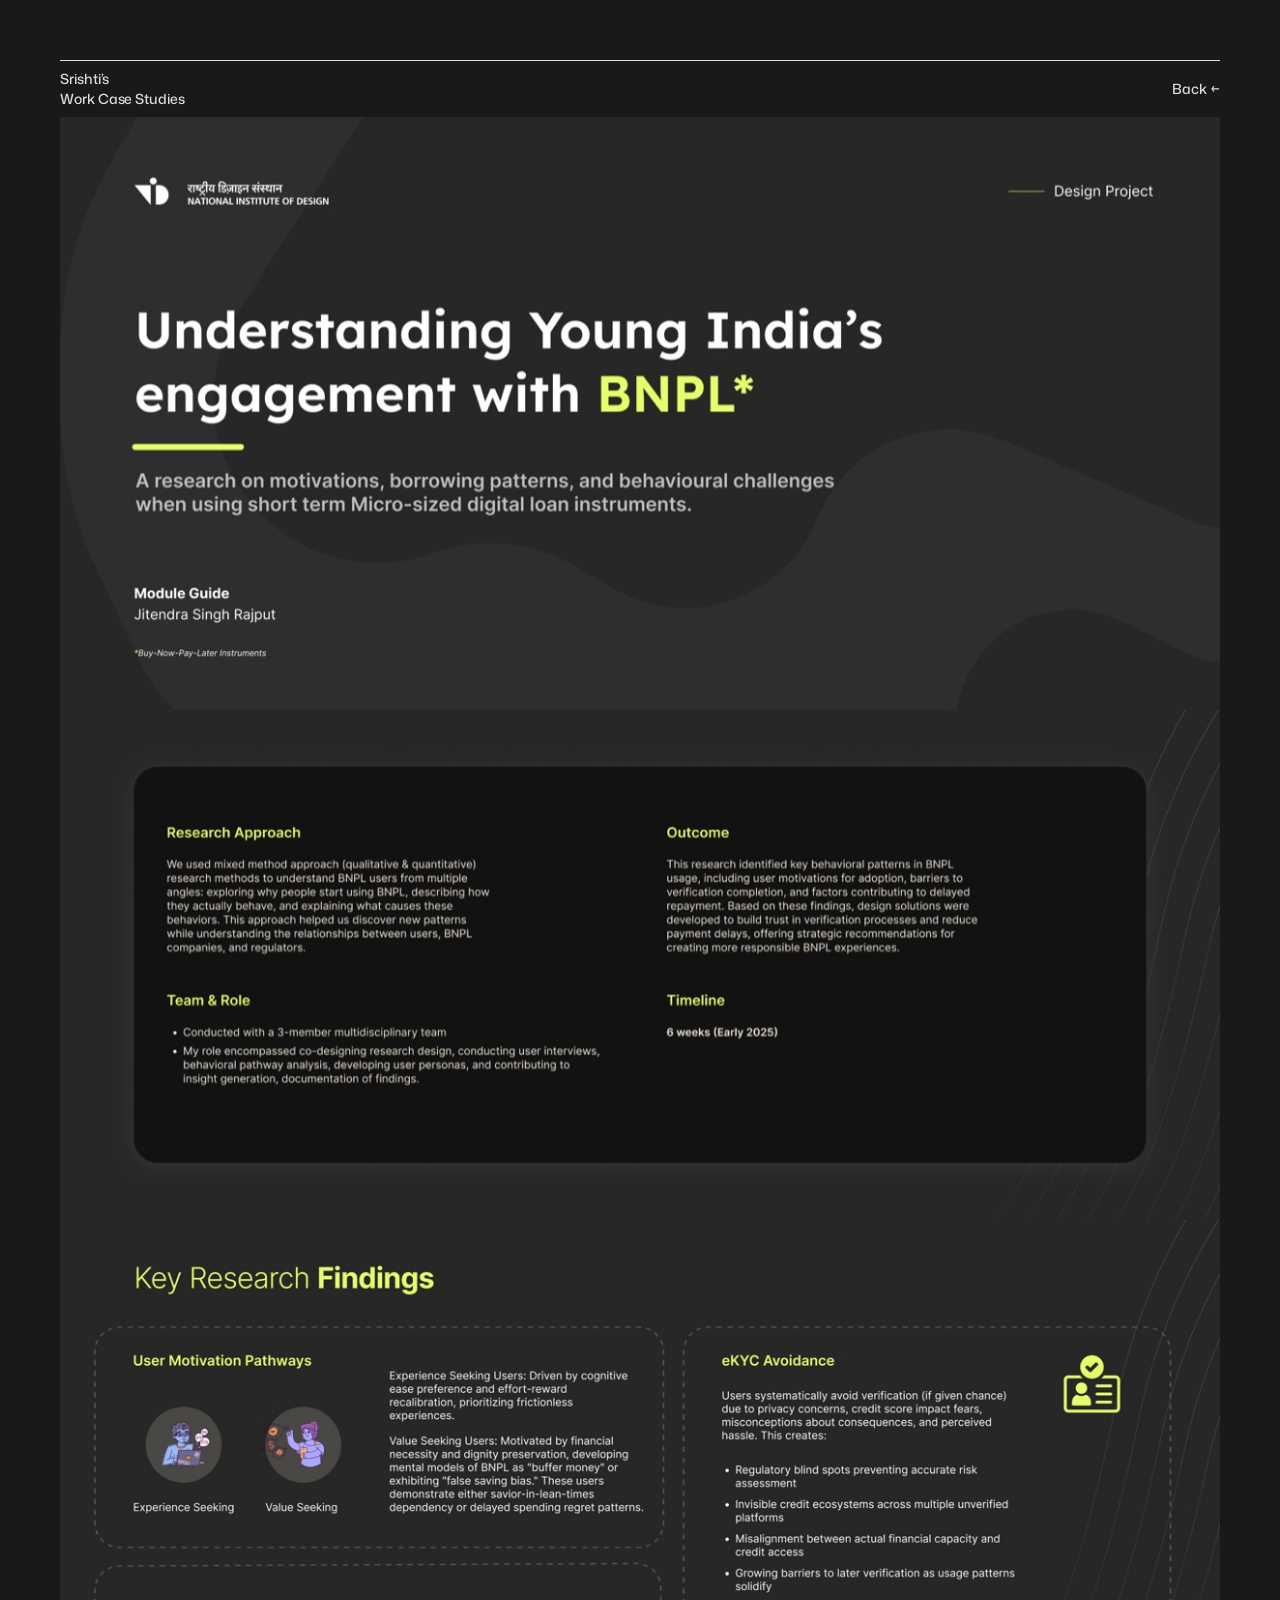
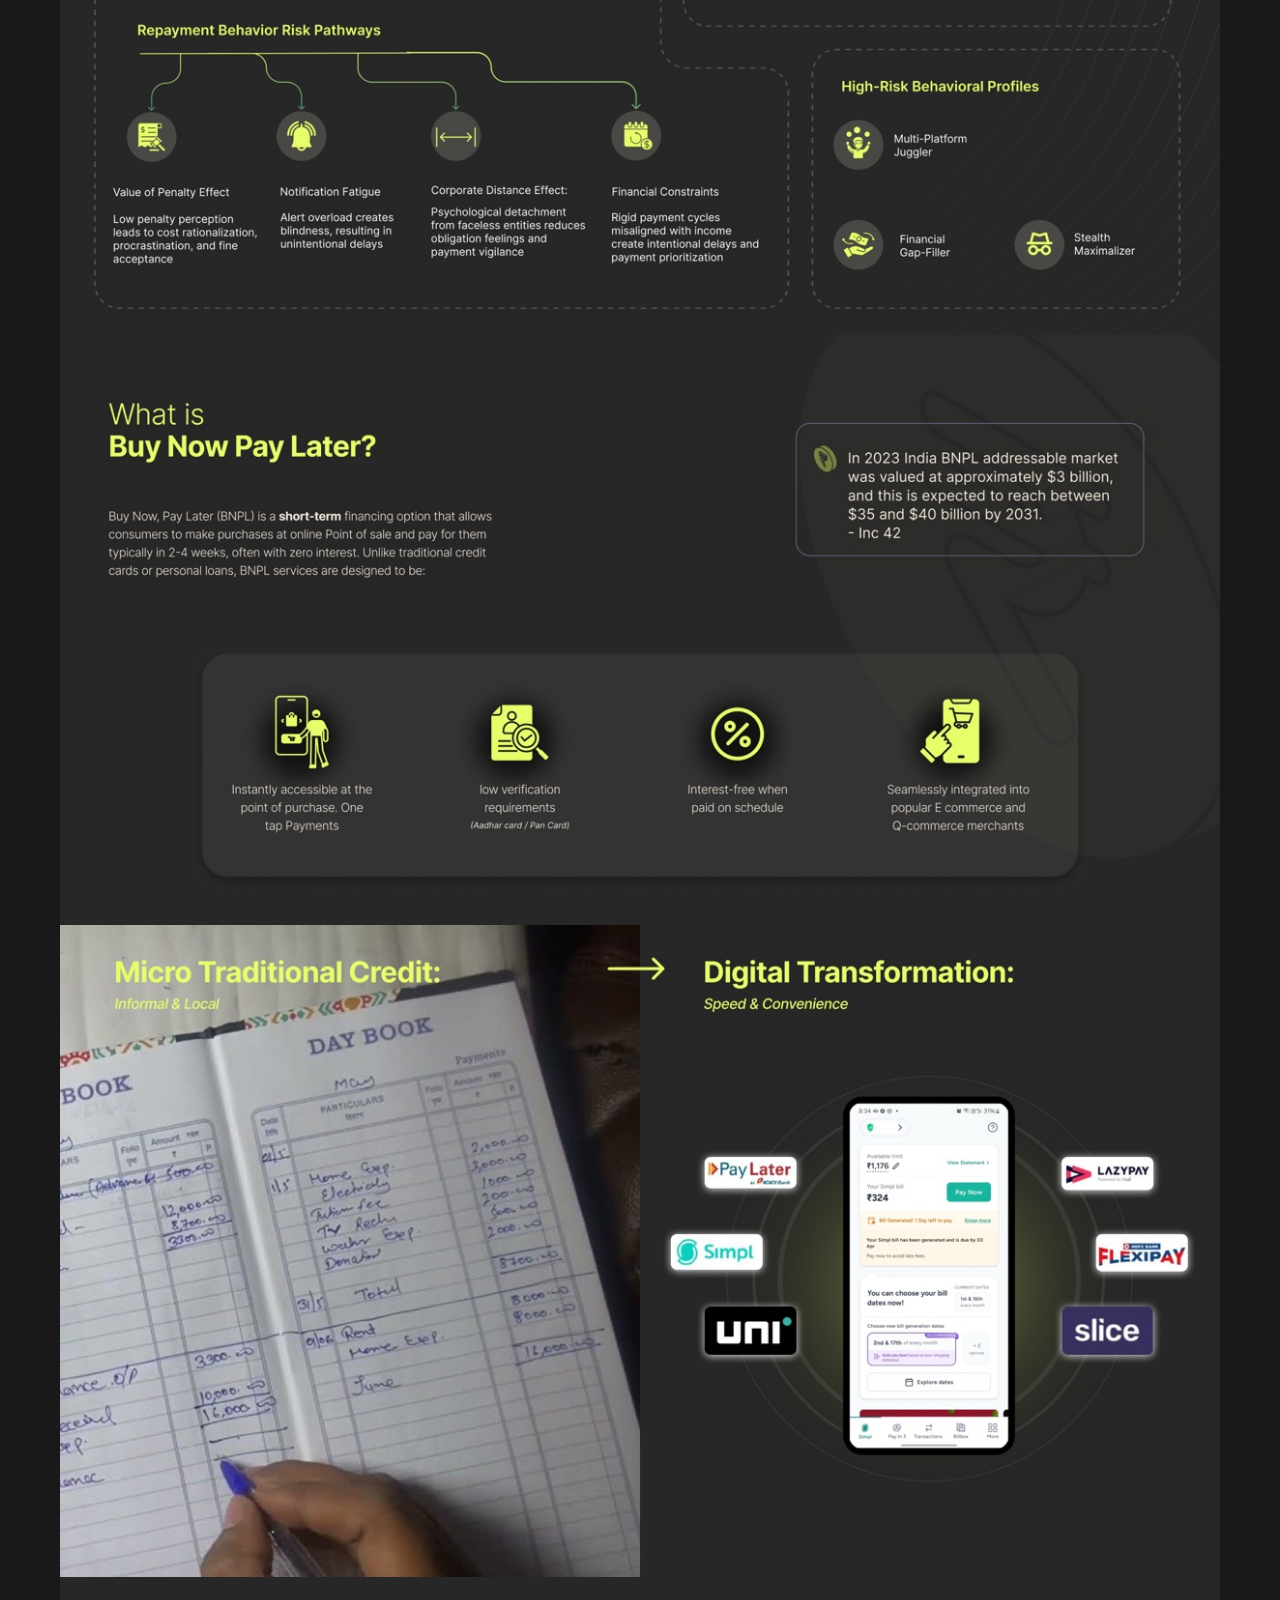
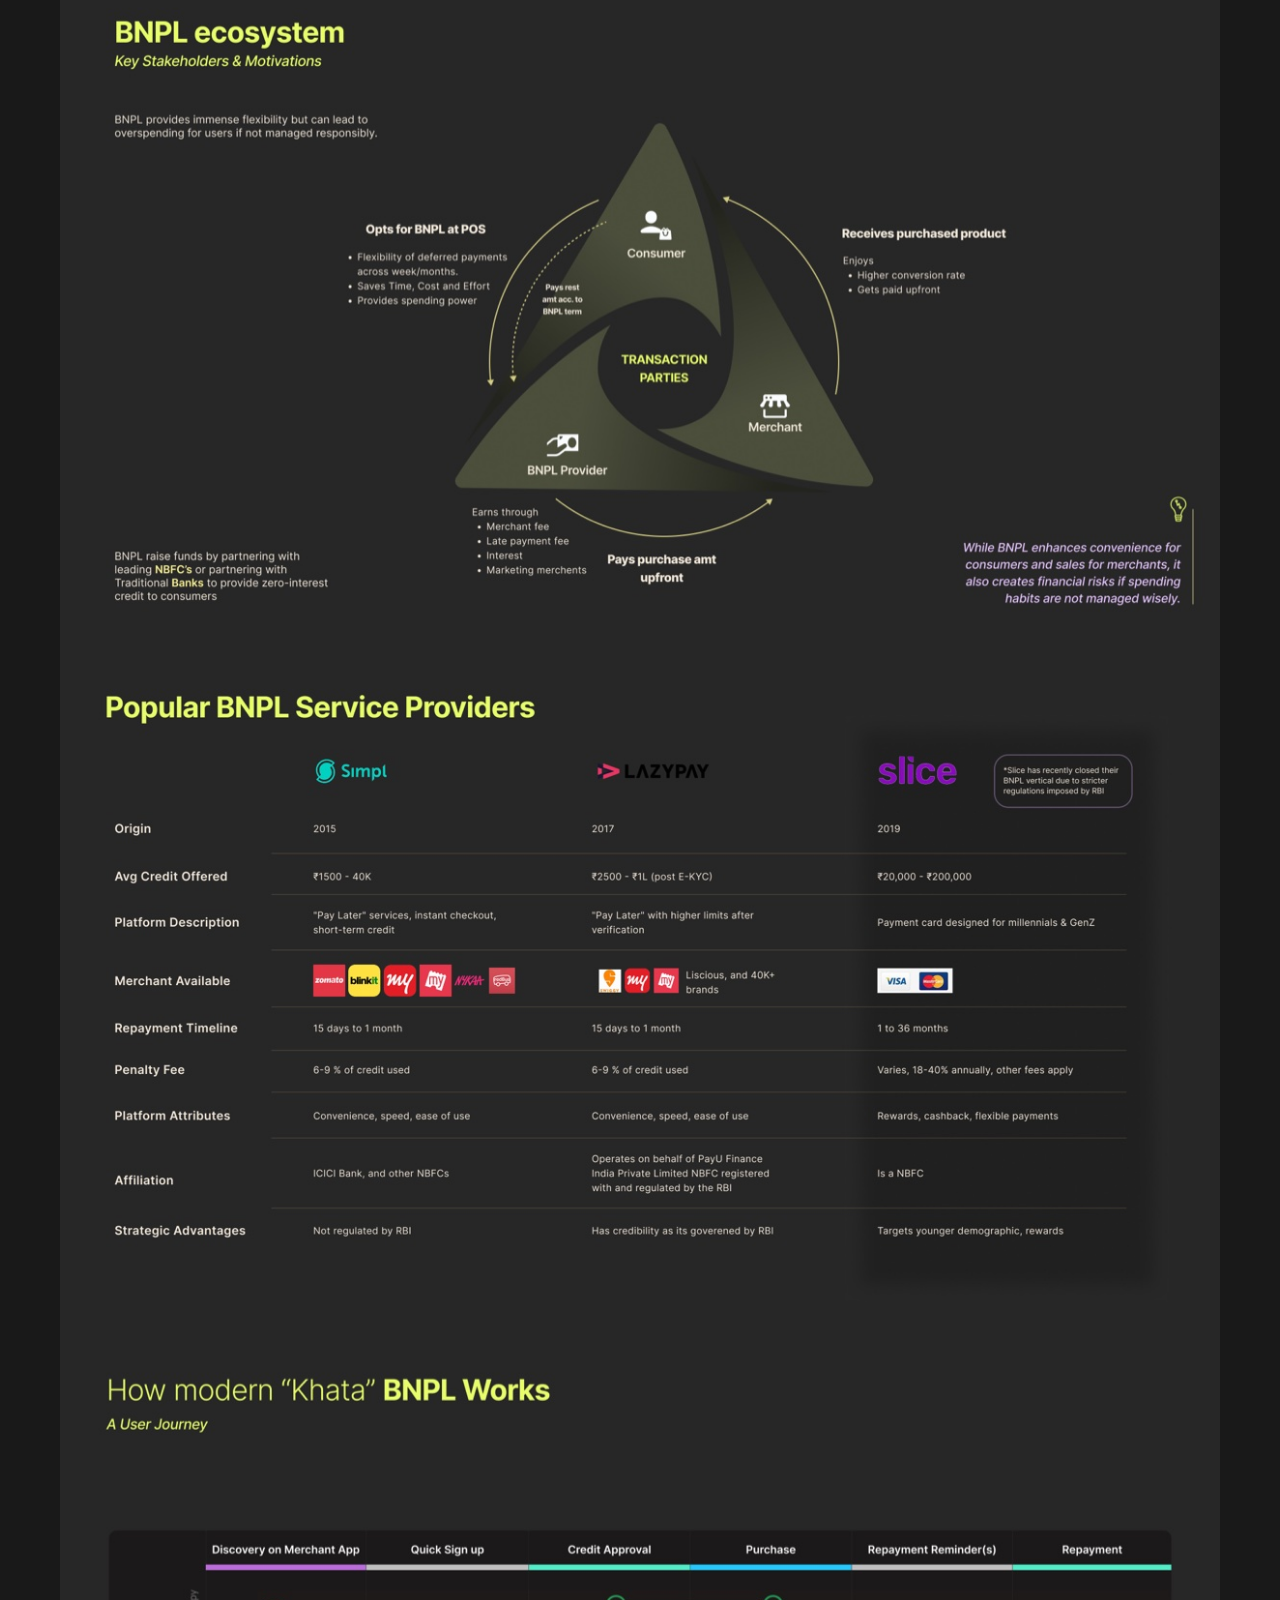
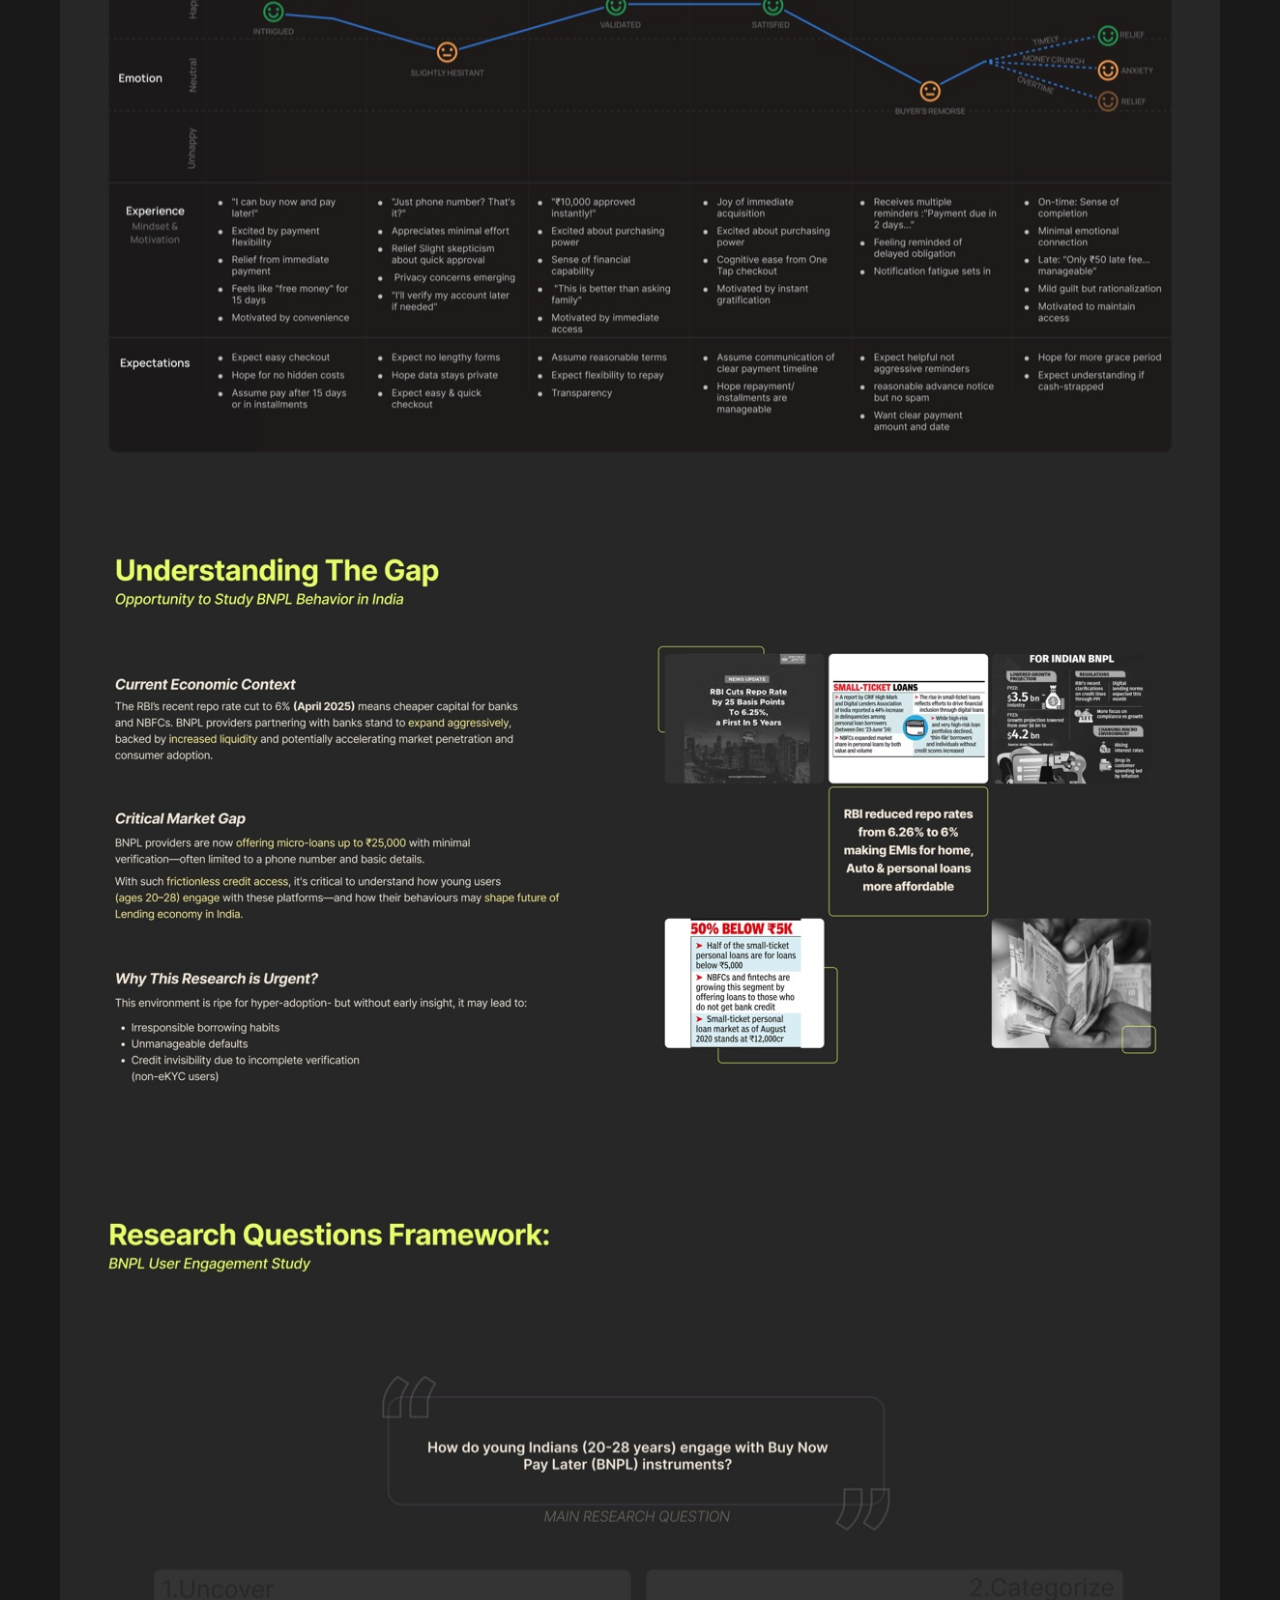
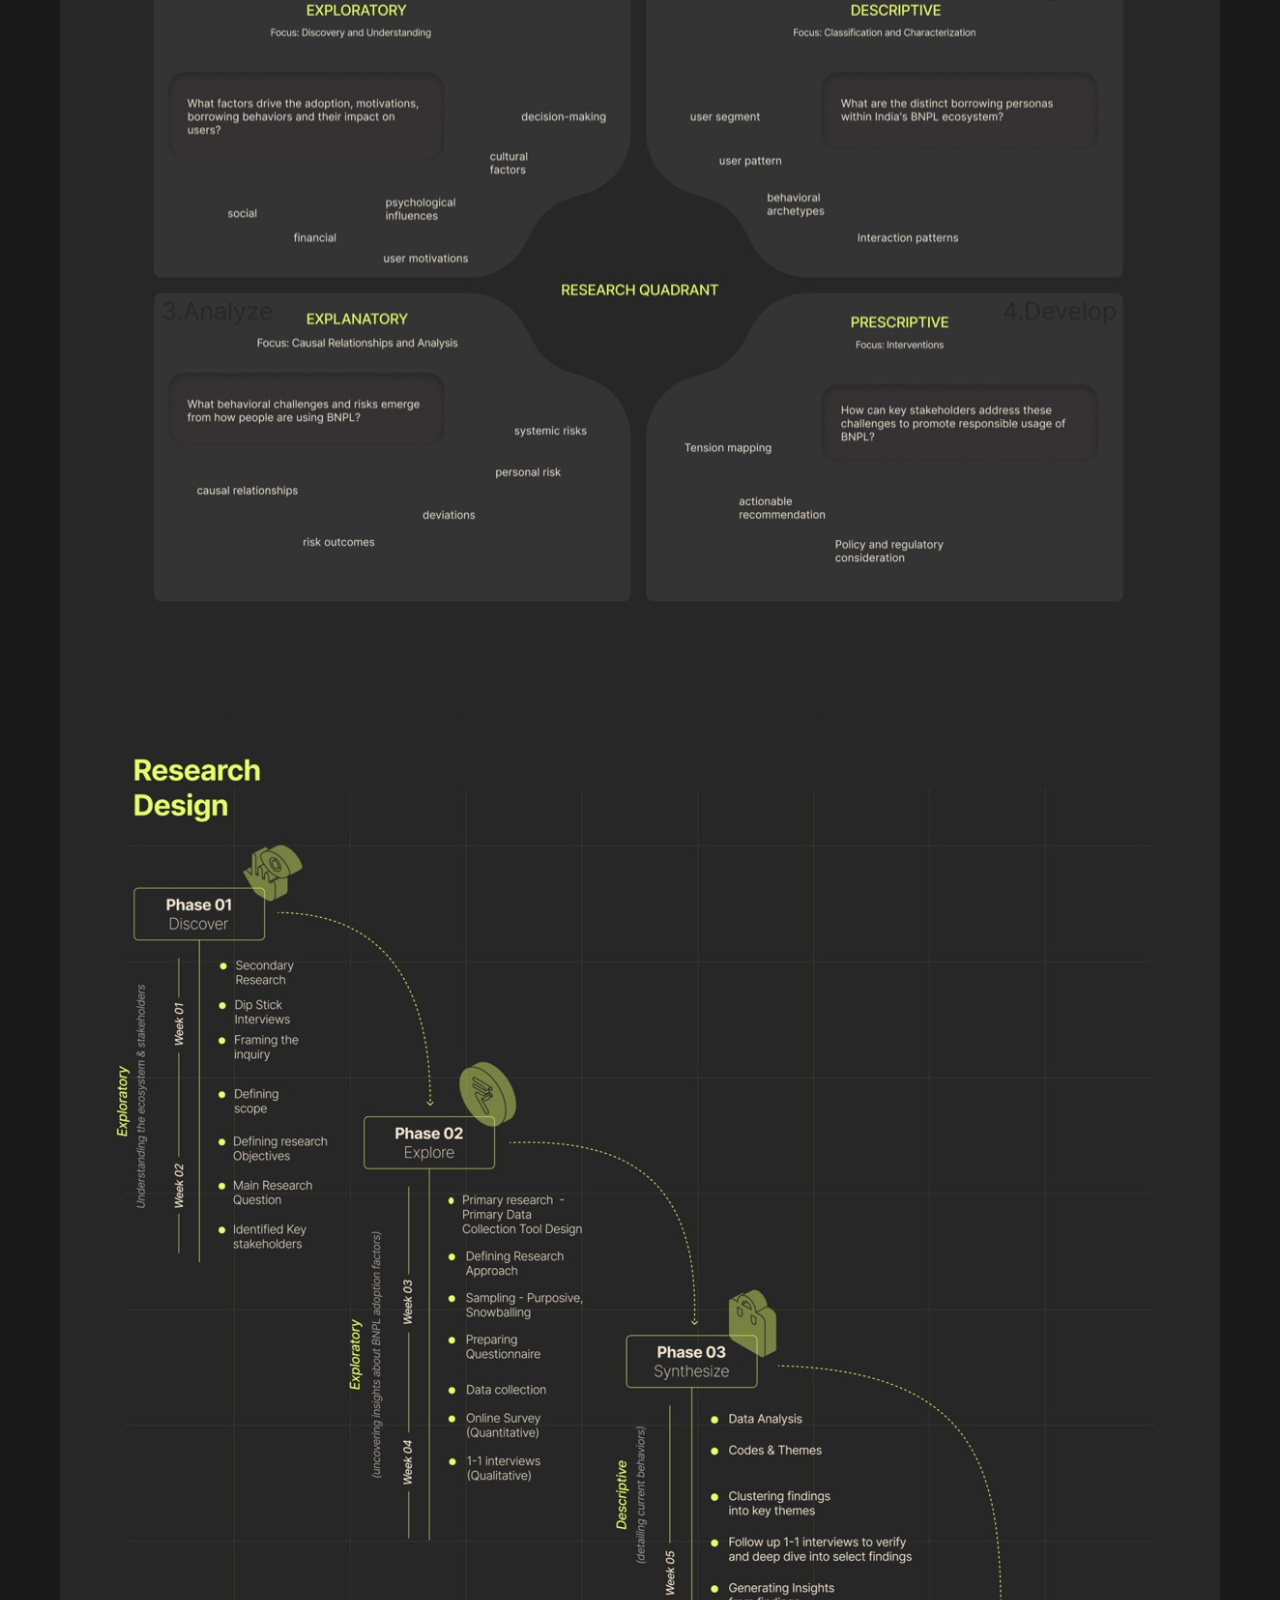
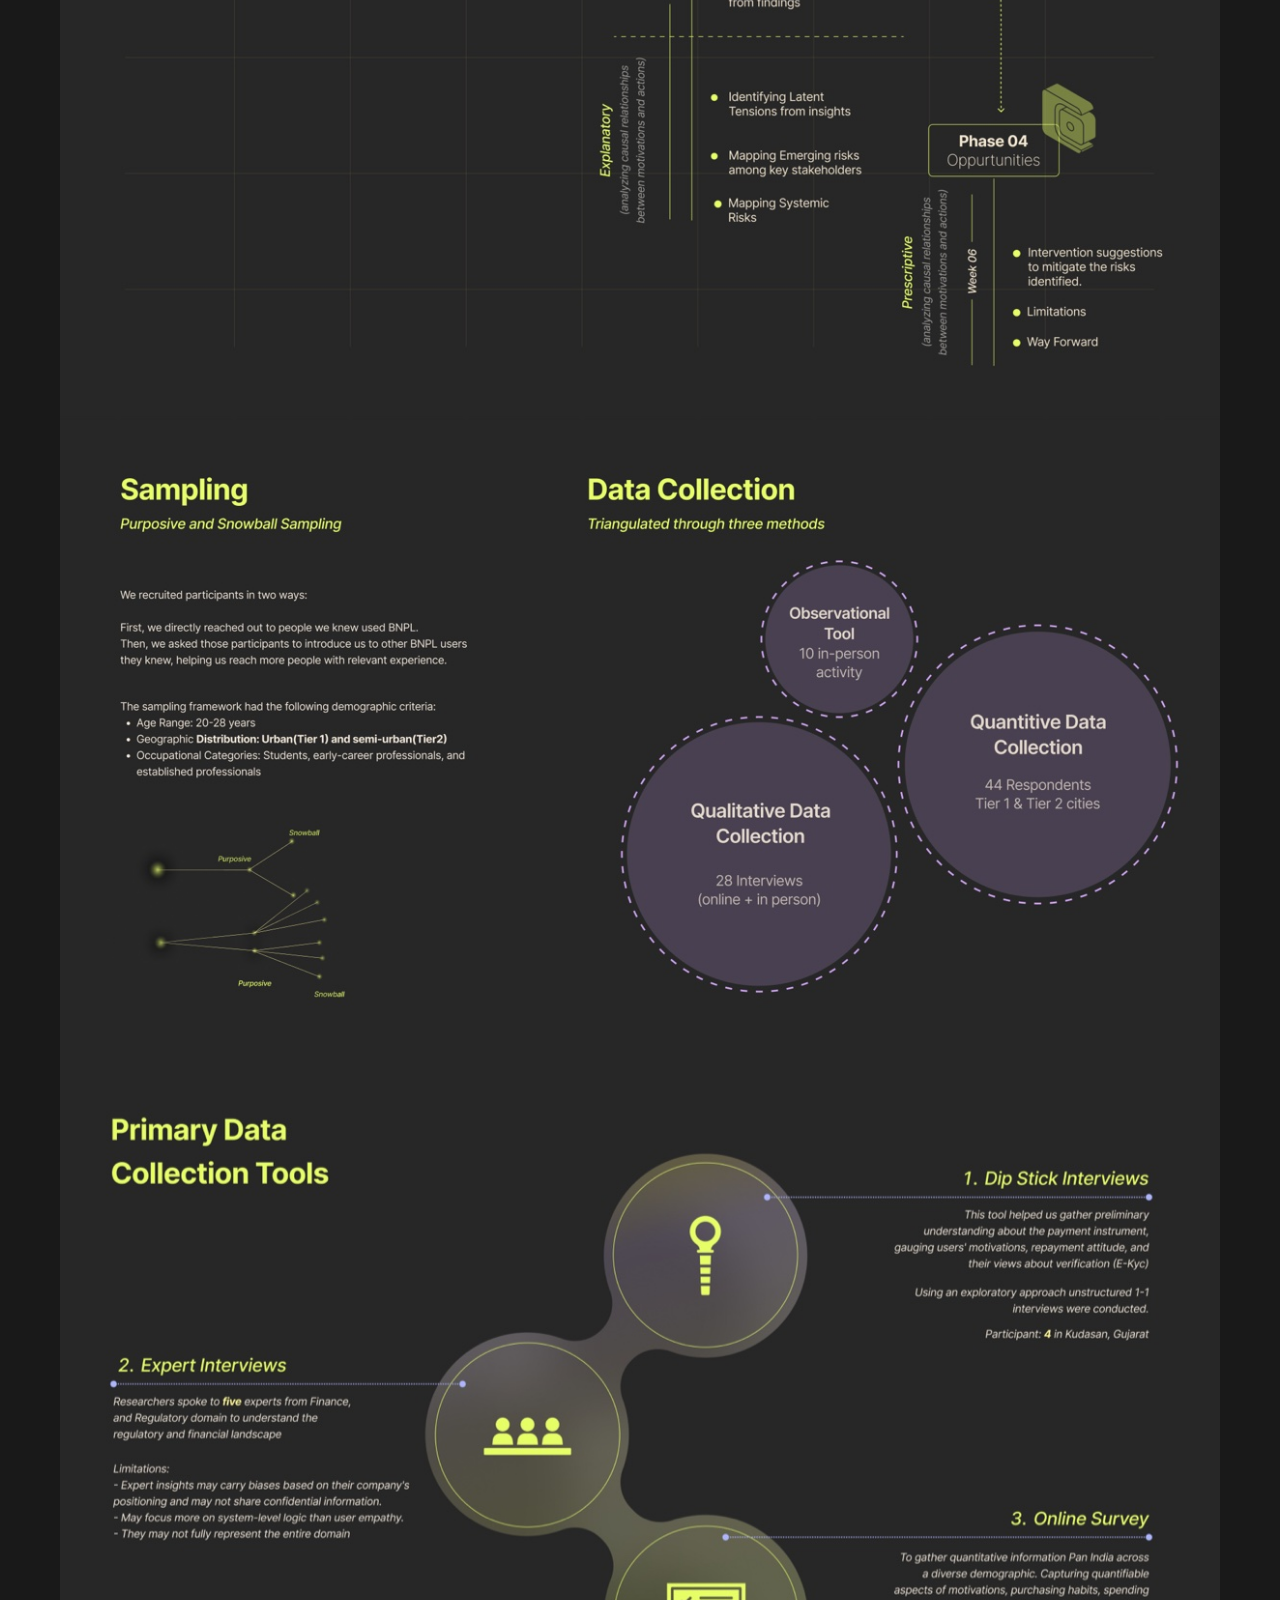
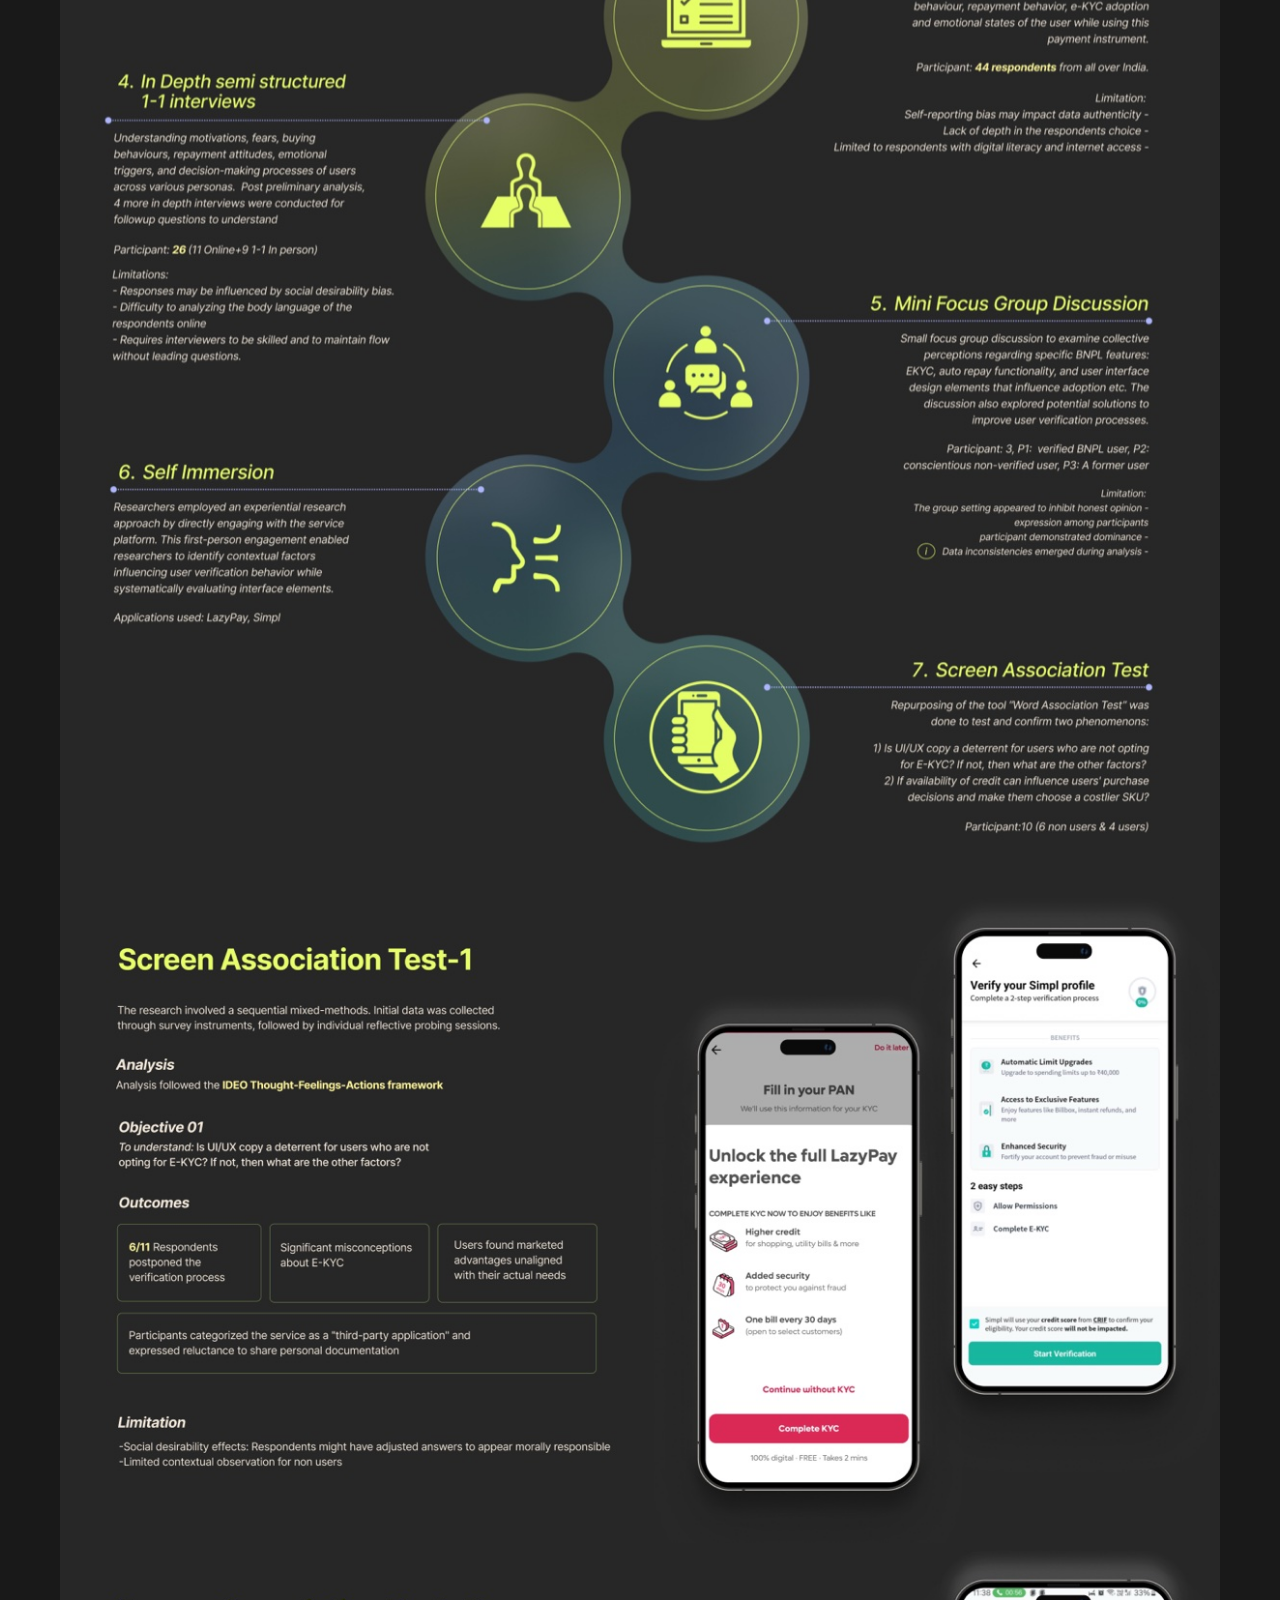
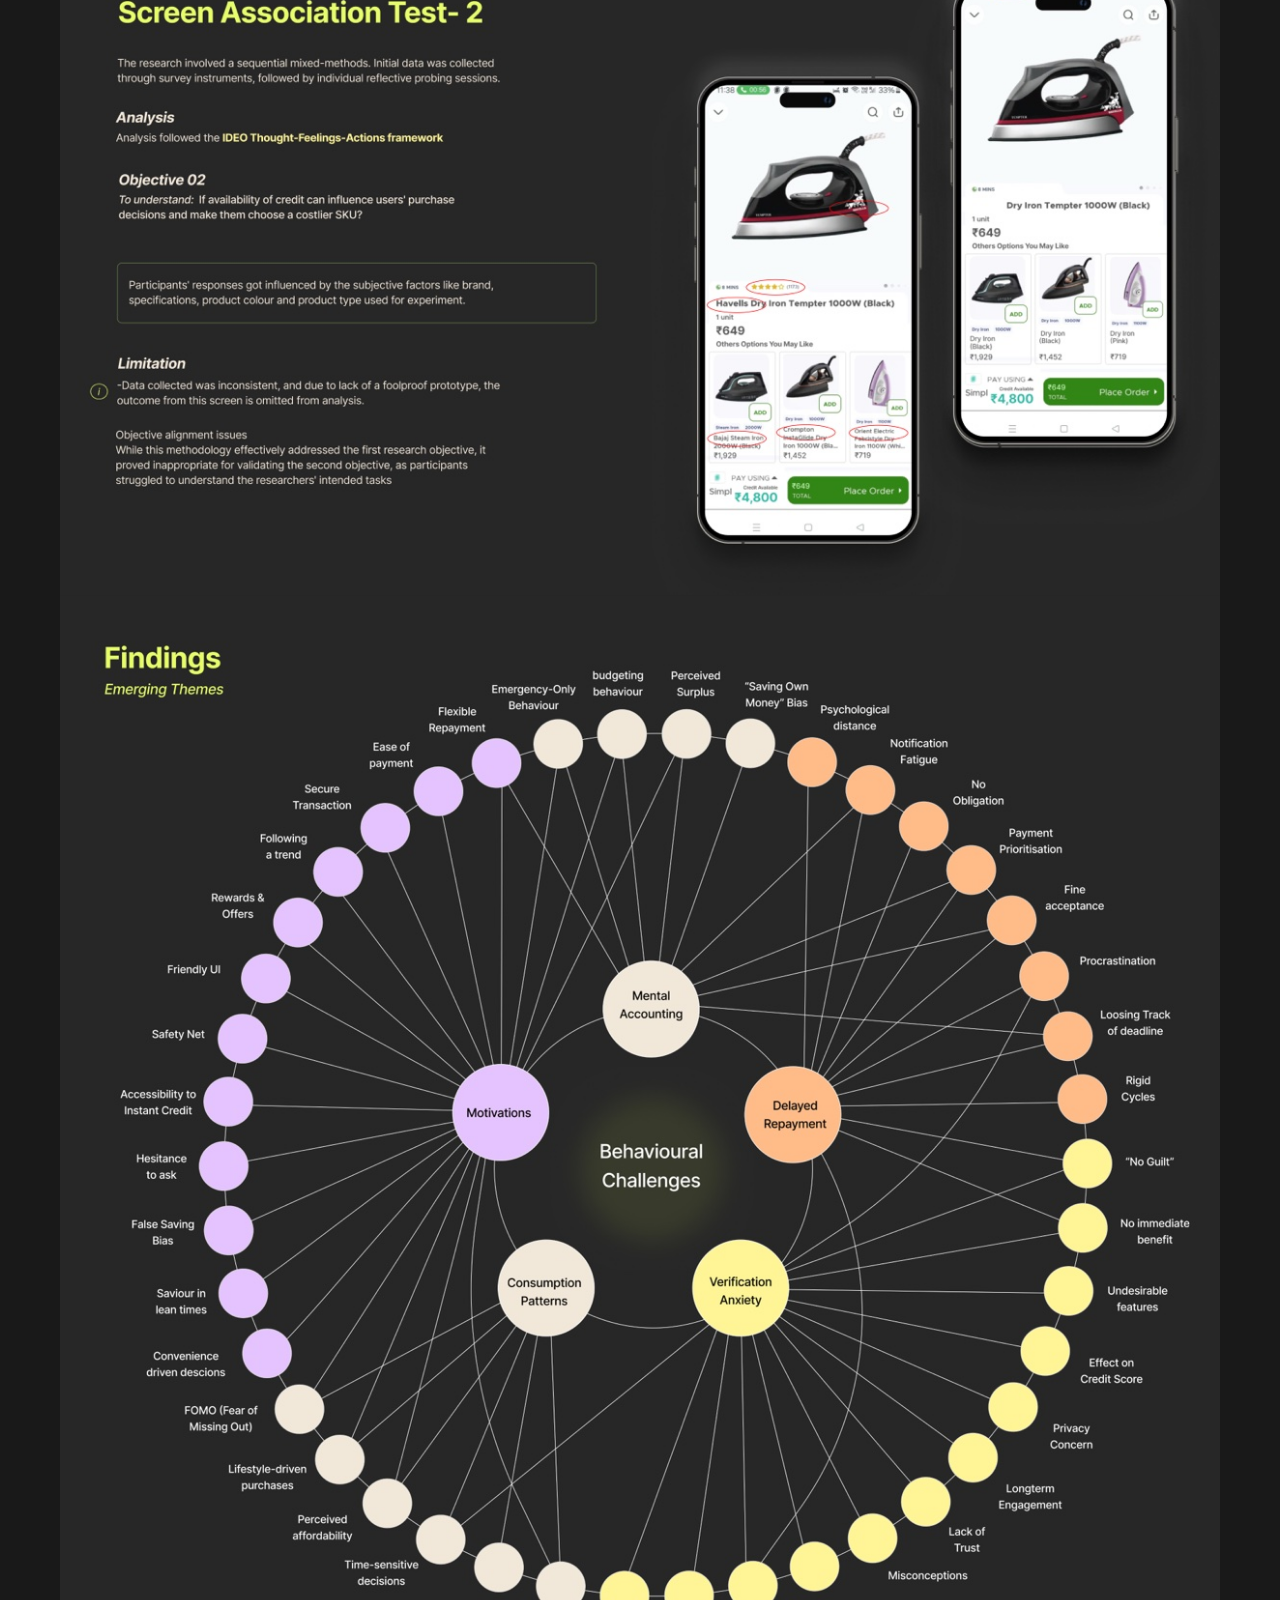
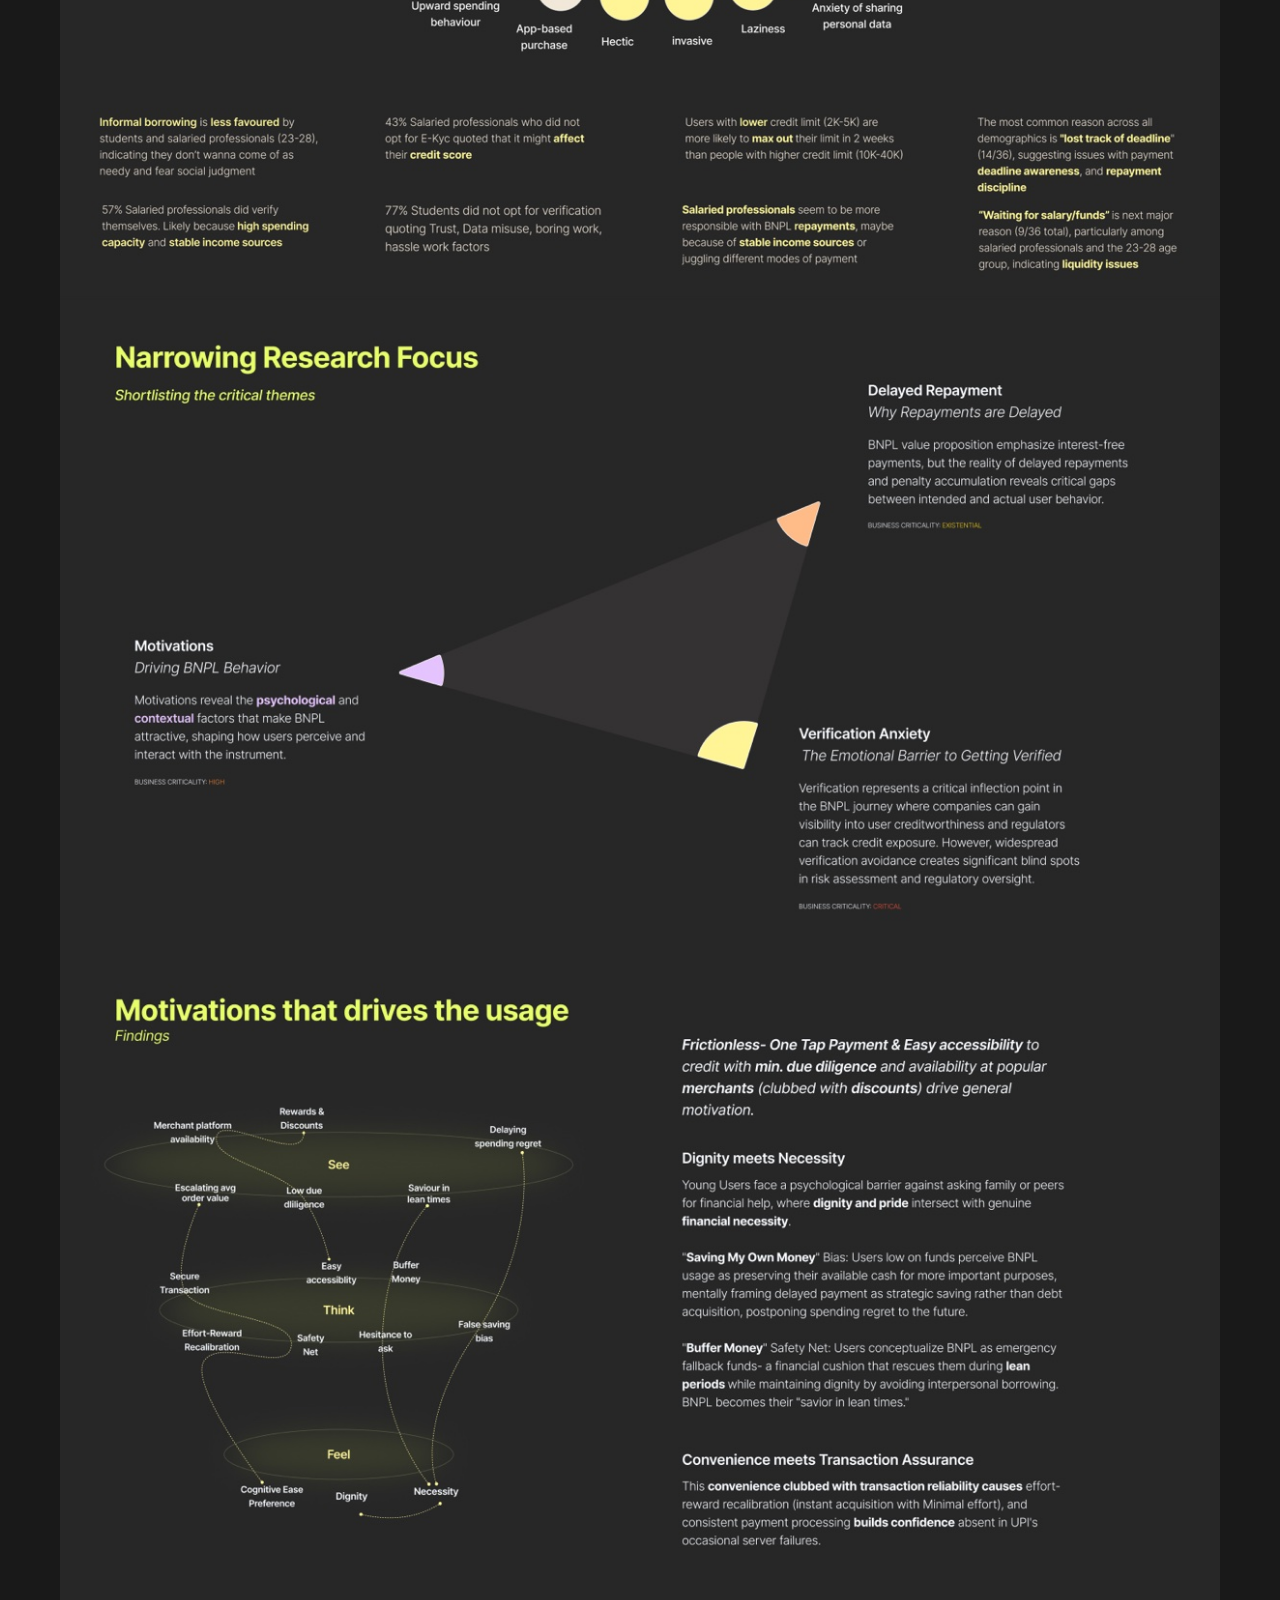
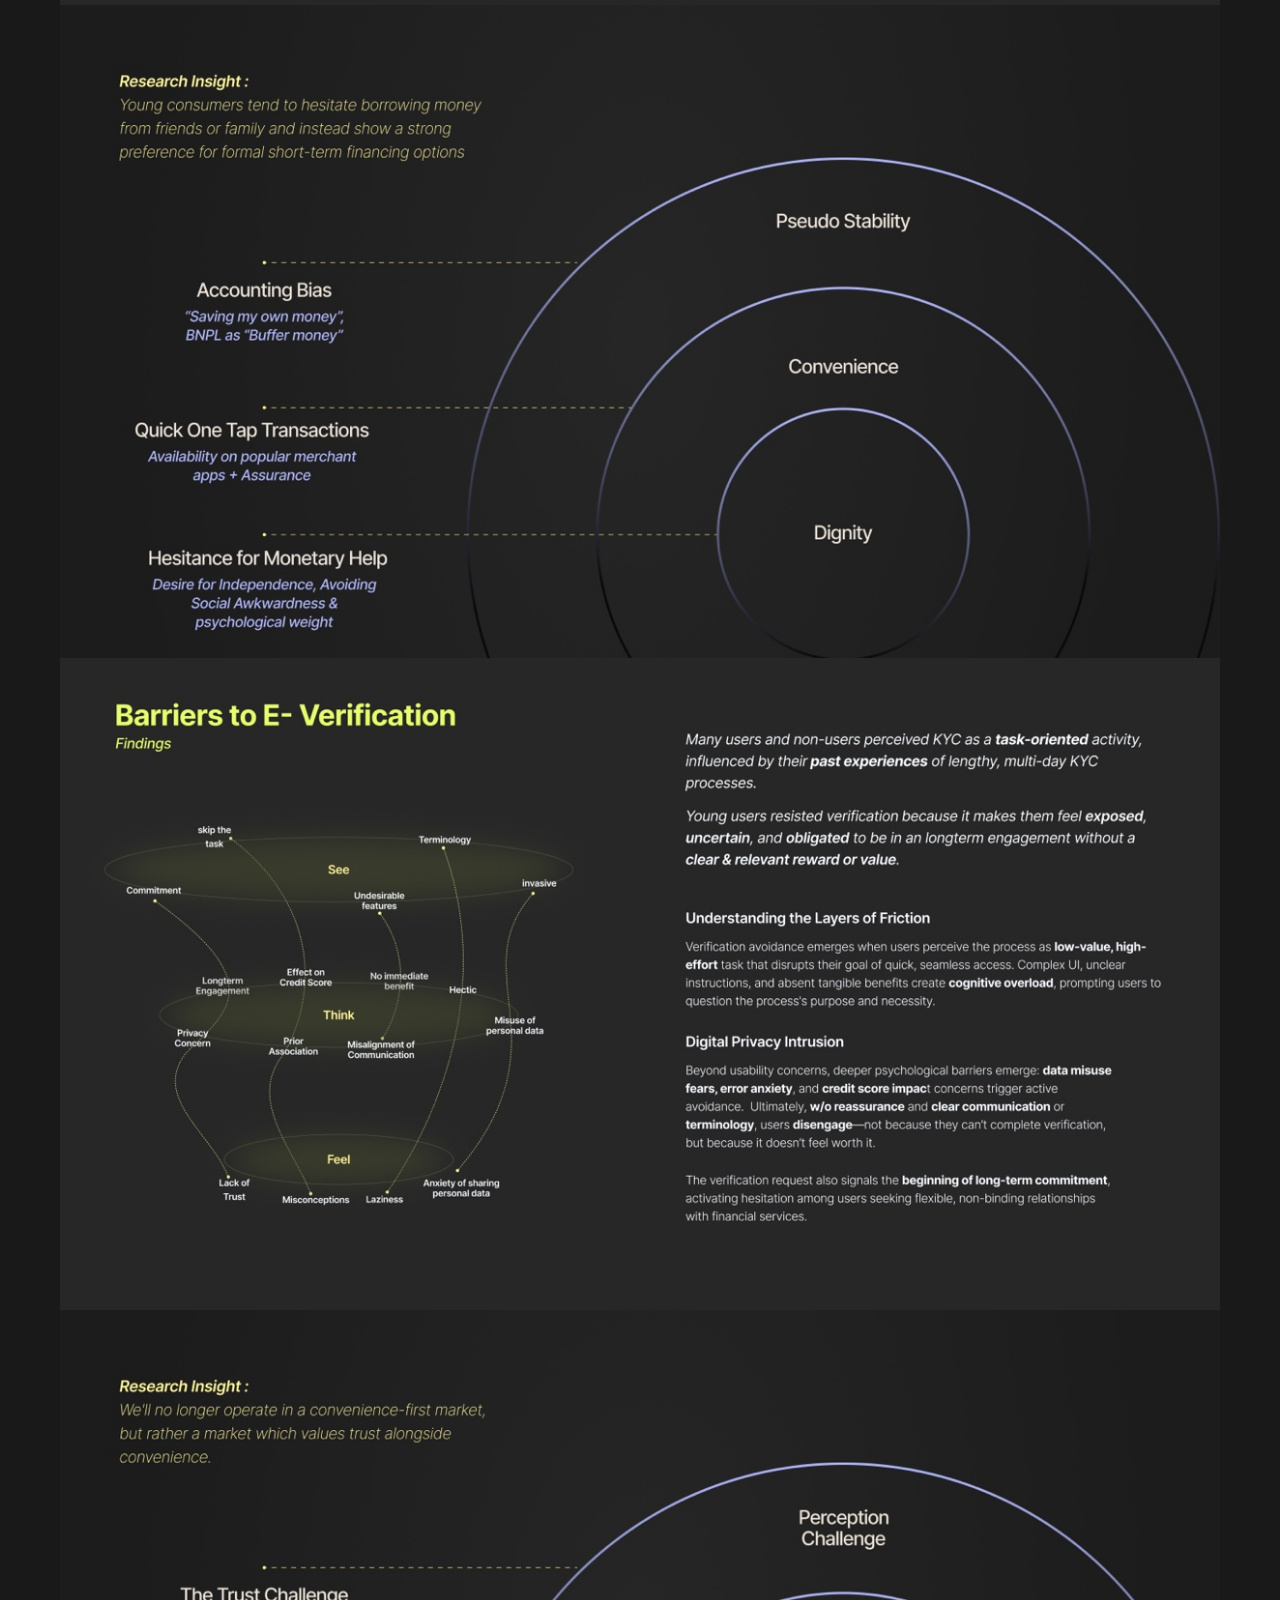
==== commit 29571d13: "Make the site dark for every visitor The dark palette (#191919 background, #dddddd text, #757575 tit" ====
--- a/bnpl-behaviour.html
+++ b/bnpl-behaviour.html
@@ -3,6 +3,8 @@
 <head>
   <meta charset="utf-8">
   <meta name="viewport" content="width=device-width, initial-scale=1">
+  <meta name="color-scheme" content="dark">
+  <meta name="theme-color" content="#191919">
   <title>BNPL Behaviour · Srishti</title>
   <meta name="description" content="Case study: how young adults in India use Buy-Now-Pay-Later, and why they avoid verification.">
   <link rel="icon" type="image/png" sizes="32x32" href="assets/icons/favicon-32.png">
--- a/styles.css
+++ b/styles.css
@@ -1,17 +1,15 @@
-/* Tokens taken from the Figma file (Page 1 › Desktop, 1280px frame). */
+/* Tokens taken from the Figma file (Page 1 › Desktop, 1280px frame). The site is dark for
+   every visitor: the Cargo reference's inverted palette. */
 :root {
-  color-scheme: light;
-
-  --color-bg: #fff;
-  --color-ink: #262626;   /* the Cargo reference's text colour, black at 85%, as a solid colour on white; 15.1:1 */
-  --color-muted: #717171;   /* Figma's grey for the name block and project titles; 4.9:1 on white */
-  --color-sage: #5f803b;   /* Figma's #6d9145, darkened to 4.5:1 on white for 14px text (WCAG AA) */
-  --color-plum: #6f448c;
-  --color-button-disabled: rgba(0, 0, 0, 0.25);
+  color-scheme: dark;
+
+  --color-bg: #191919;
+  --color-ink: #dddddd;     /* 12.9:1 */
+  --color-muted: #757575;   /* 3.8:1; used only on 24px text, which WCAG AA counts as large */
+  --color-sage: #6d9145;    /* Figma's green, 4.8:1 on the dark background */
+  --color-plum: #b48ddb;    /* focus ring, 6.5:1 */
+  --color-button-disabled: rgba(255, 255, 255, 0.25);
   --shadow-media: 0 0 3.3px rgba(0, 0, 0, 0.25);
-  --color-block-ink: #050506;
-  --color-block-mint: #7cfbe3;
-  --color-block-sky: #dfeeff;
 
   --font-sans: "Mona Sans", system-ui, -apple-system, "Segoe UI", sans-serif;   /* a free neo-grotesk in the spirit of the Cargo reference's Monument Grotesk */
   --font-ui: "Inter", system-ui, -apple-system, "Segoe UI", sans-serif;
@@ -221,7 +219,7 @@
   align-items: start;
   min-height: 110px;
   padding-top: 10.4px;   /* 16px of clear space between the divider and the capitals, as on the Cargo reference */
-  border-top: 2px solid var(--color-ink);
+  border-top: 1px solid var(--color-ink);
 }
 
 .project__codename {
@@ -332,7 +330,7 @@
   height: 36px;
   border-radius: var(--radius-button);
   background: var(--color-ink);
-  color: #fff;
+  color: var(--color-bg);
   font-family: var(--font-ui);
   font-size: var(--text-sm);
   font-weight: 500;
@@ -363,7 +361,6 @@
   position: relative;
   overflow: hidden;
   width: 100%;
-  aspect-ratio: 784.713 / 333.106;
   border-radius: var(--radius-media);
   box-shadow: var(--shadow-media);
 }
@@ -374,25 +371,11 @@
   object-fit: cover;
 }
 
-.project__media--ridebuddy { aspect-ratio: 783.97 / 344.642; }
-.project__media--ridebuddy img { object-position: 50% 59%; }
-.project__media--darkstores { aspect-ratio: 784.5 / 333.5; }
-.project__media--bnpl img { object-position: 50% 57.3%; }
-.project__media--inbetween img { object-position: 50% 24.6%; }
-
-/* Positions are the Figma values on the 784.713 × 333.106 image, scaled with it. */
-.media-block {
-  position: absolute;
-  left: calc(var(--x) / 784.713 * 100%);
-  top: calc(var(--y) / 333.106 * 100%);
-  width: calc(var(--w) / 784.713 * 100%);
-  height: calc(var(--h) / 333.106 * 100%);
-  border-radius: 2px;
-}
-
-.media-block--ink { background: var(--color-block-ink); }
-.media-block--mint { background: var(--color-block-mint); }
-.media-block--sky { background: var(--color-block-sky); }
+/* each thumbnail shown whole, at its own proportions */
+.project__media--ridebuddy { aspect-ratio: 1967 / 863; }
+.project__media--darkstores { aspect-ratio: 1967 / 835; }
+.project__media--bnpl { aspect-ratio: 1962 / 827; }
+.project__media--inbetween { aspect-ratio: 1962 / 827; }
 
 /* ---------- Footer (Figma 61:10482) ---------- */
 
@@ -401,7 +384,7 @@
   grid-template-columns: var(--grid-columns);
   align-items: start;
   padding-top: 11.1px;   /* 16px of clear space under the line, as in the project headers */
-  border-top: 2px solid var(--color-ink);
+  border-top: 1px solid var(--color-ink);
   line-height: var(--leading-body);
 }
 
@@ -478,7 +461,7 @@
   position: relative;
   overflow: hidden;
   container-type: inline-size;
-  color: var(--color-ink);
+  color: #262626;   /* the slides keep the light colours they were designed in */
   font-family: "Inter", system-ui, sans-serif;
   line-height: 1.5;
   letter-spacing: normal;
